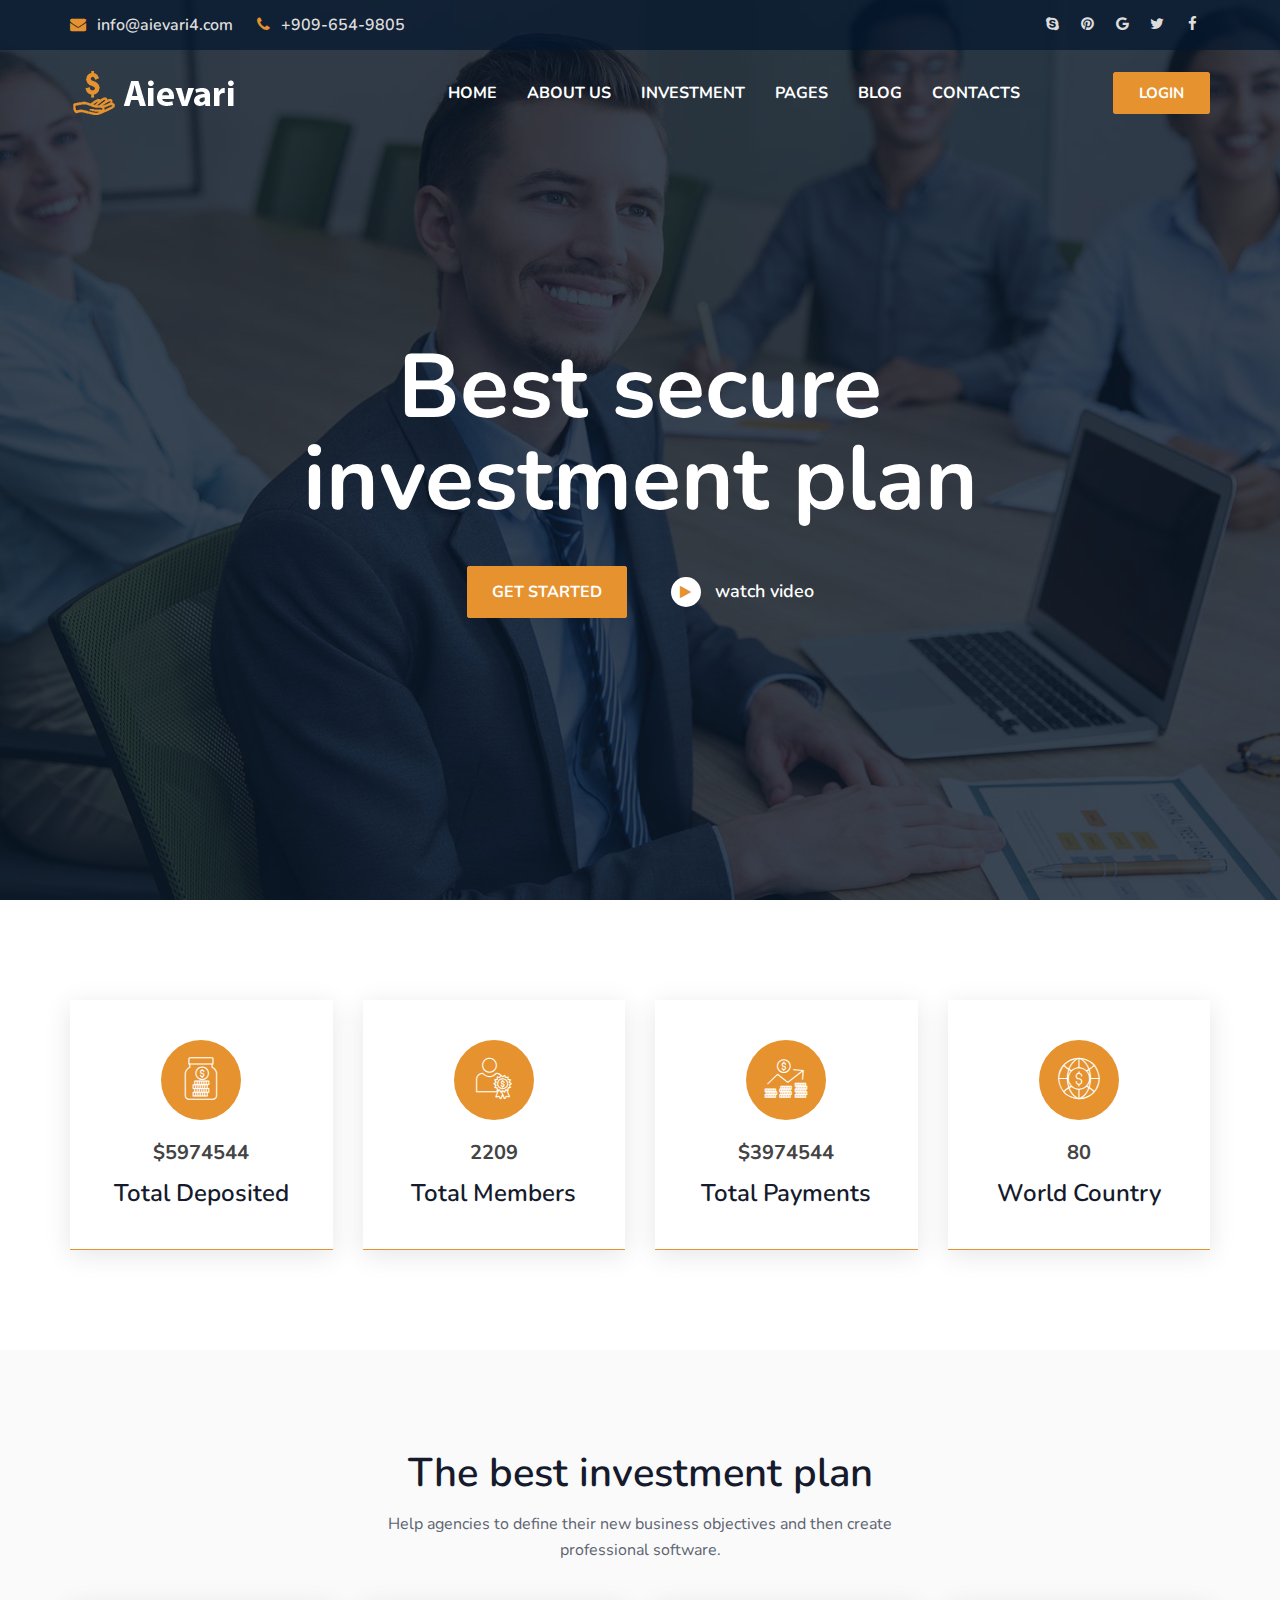
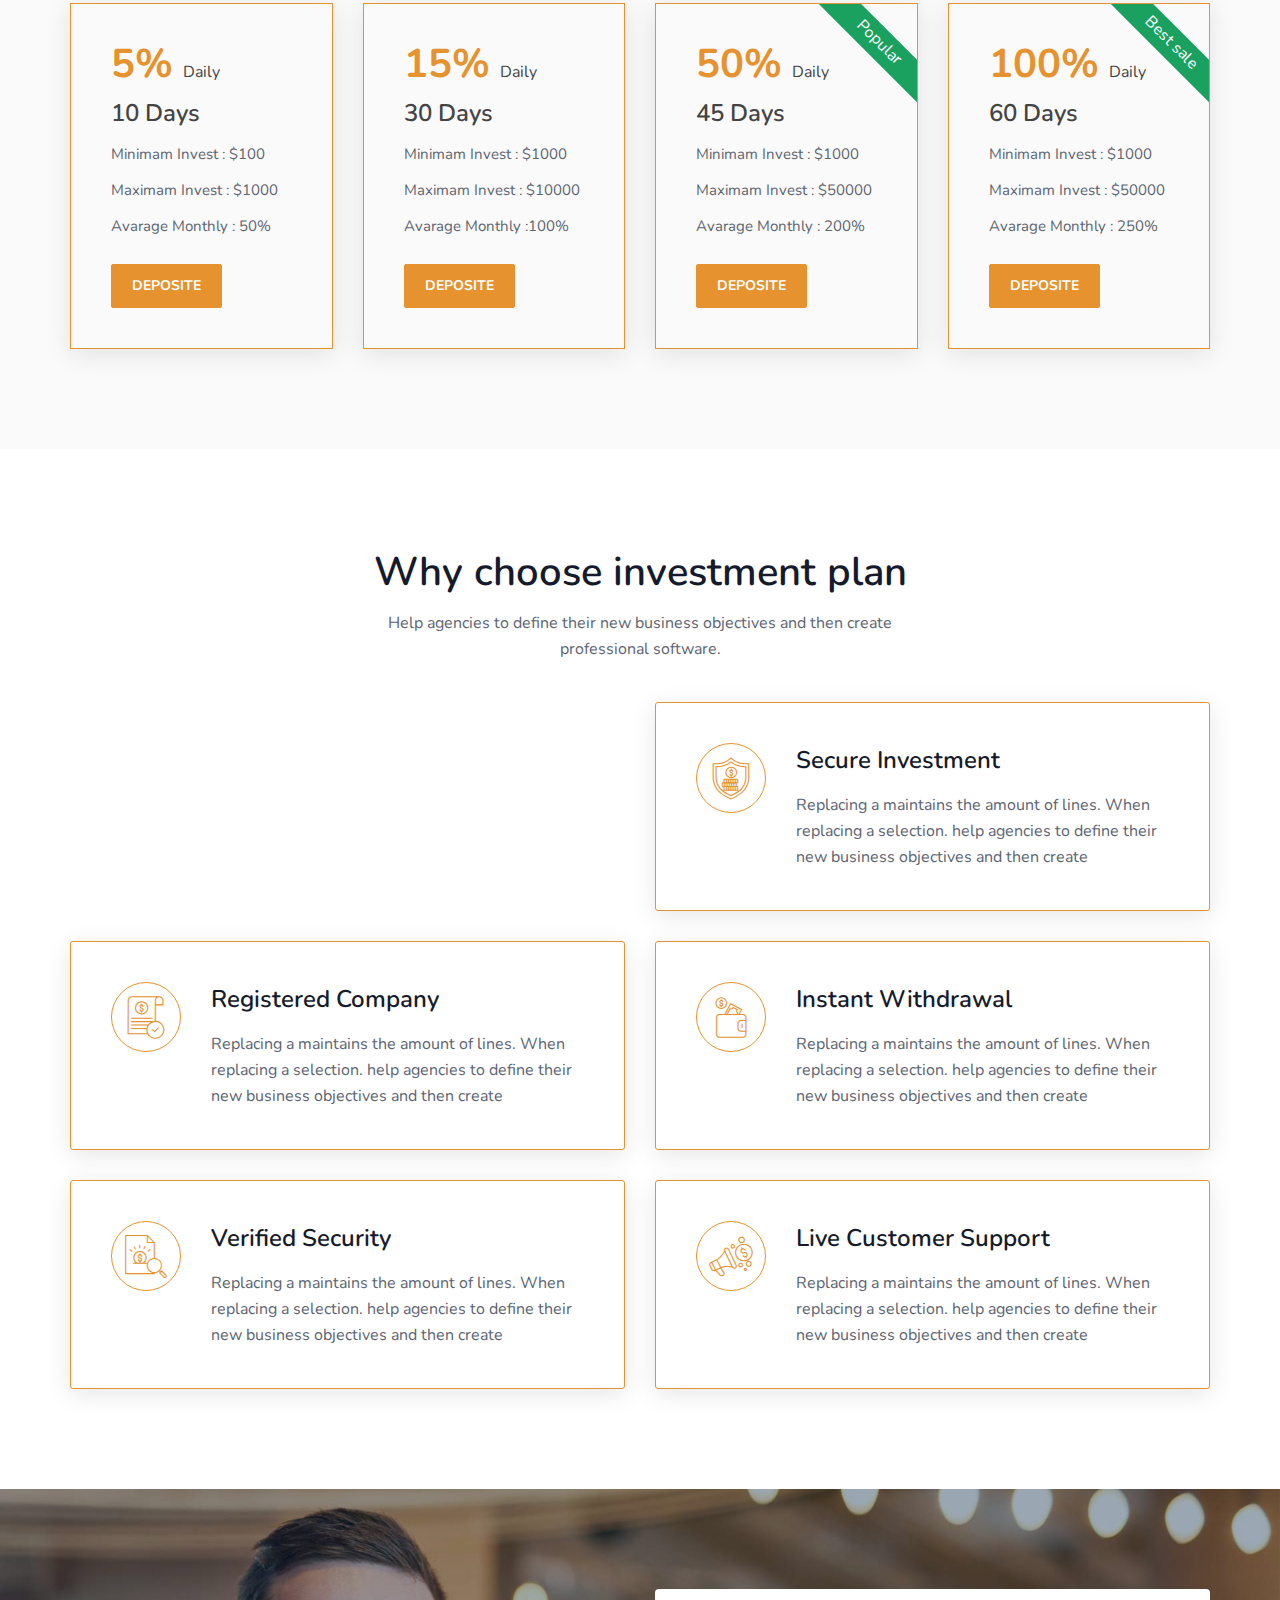
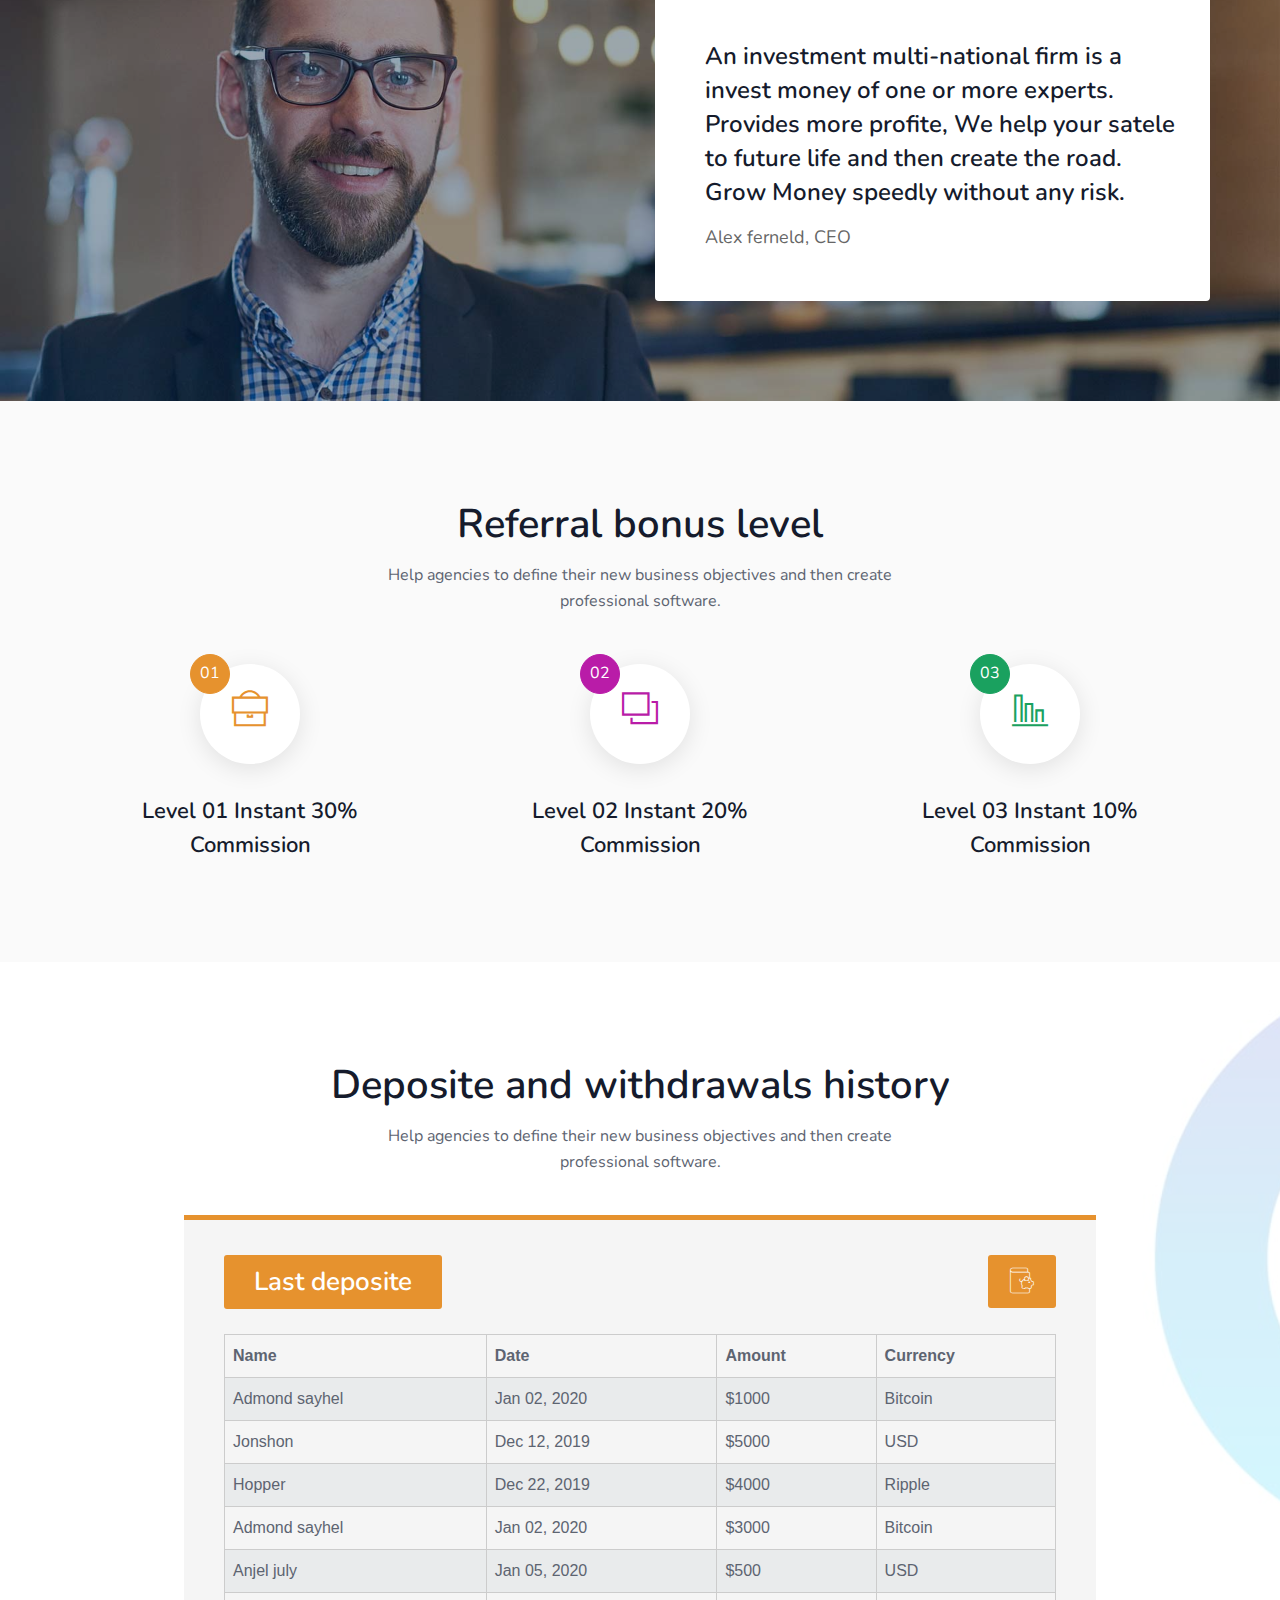
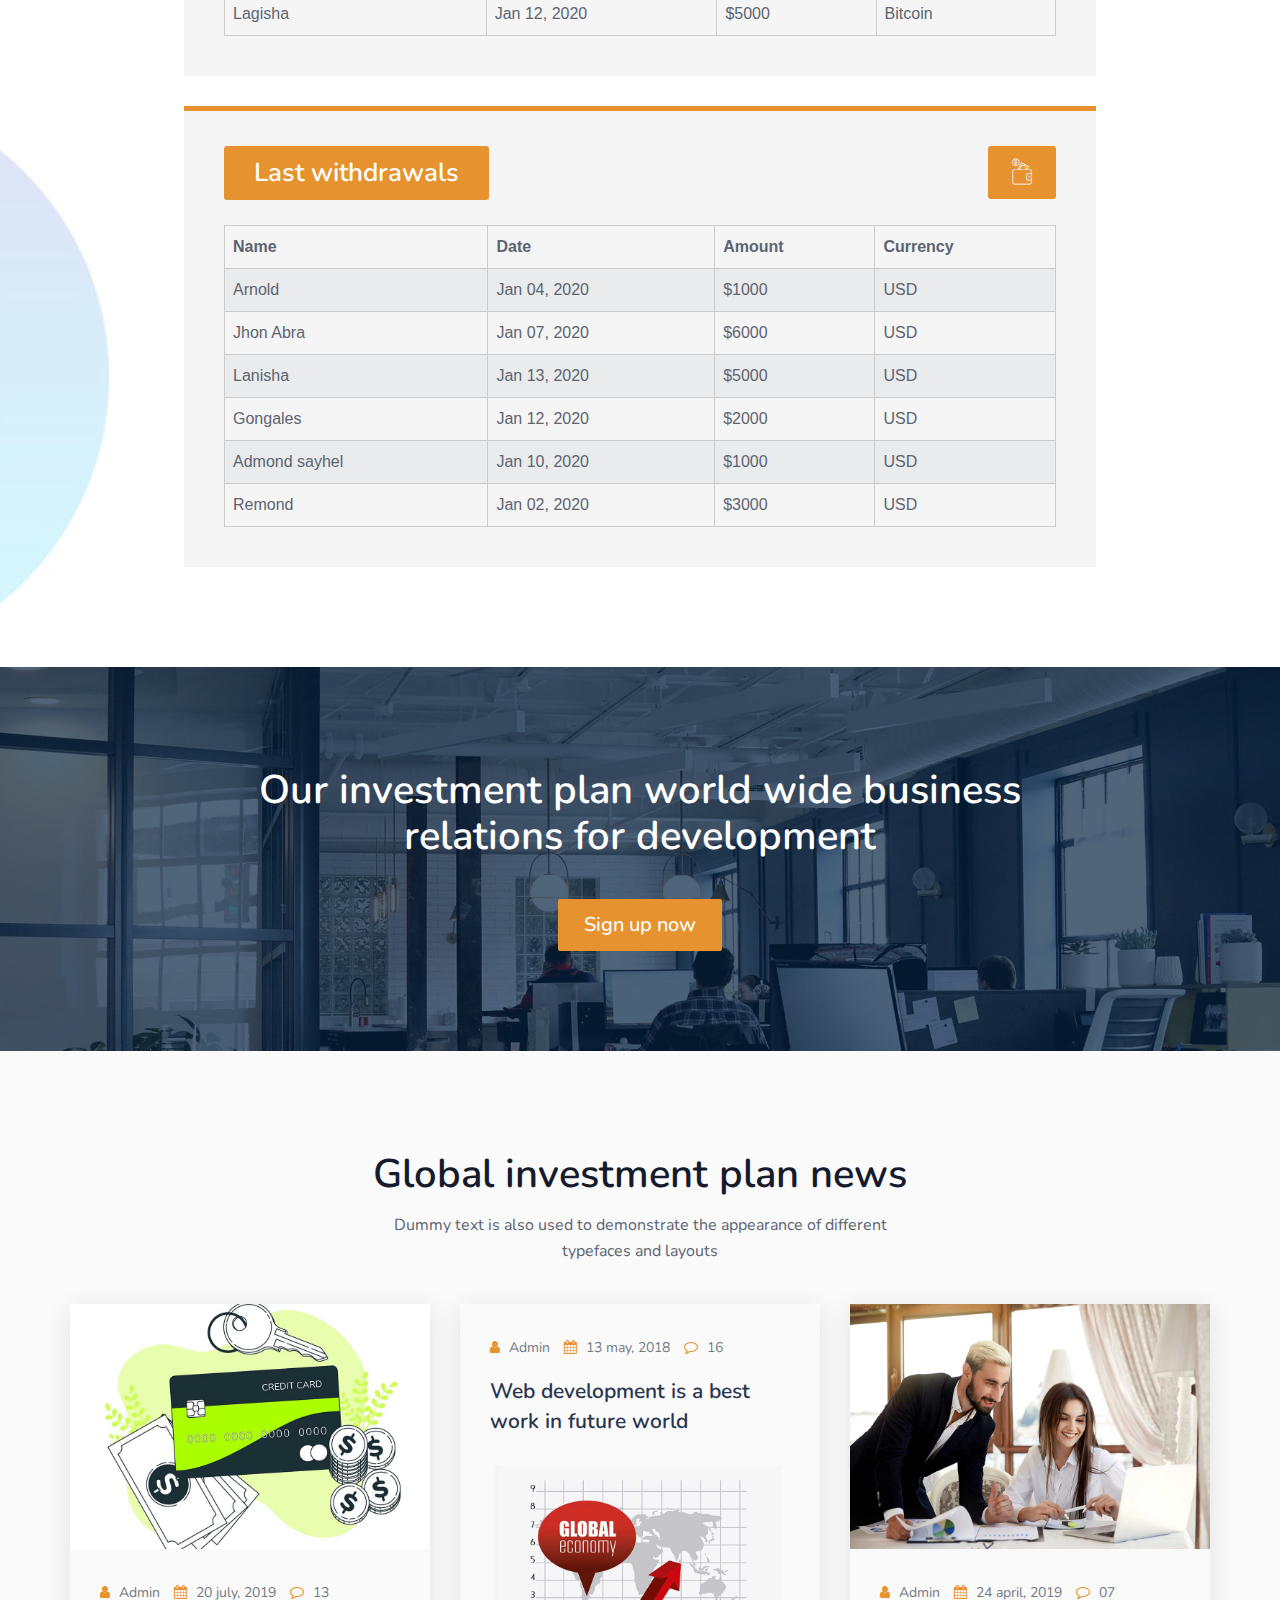
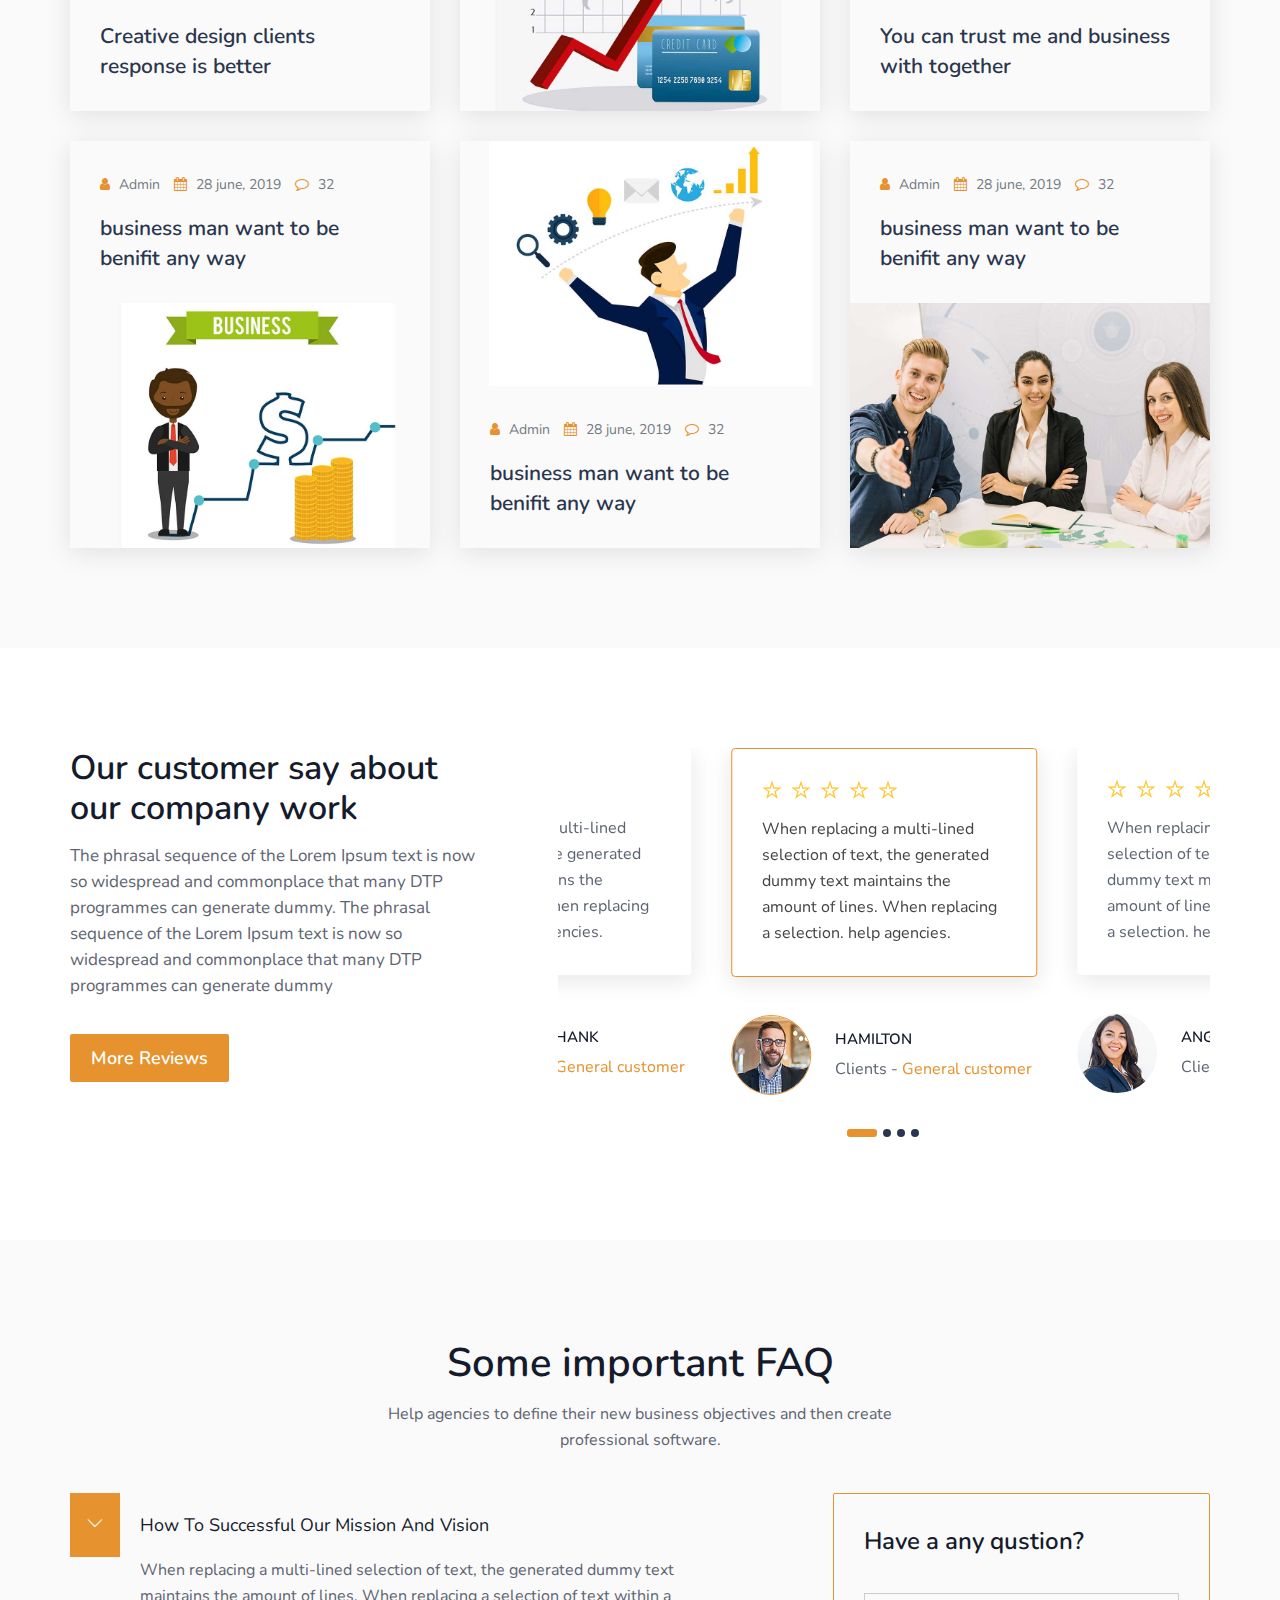
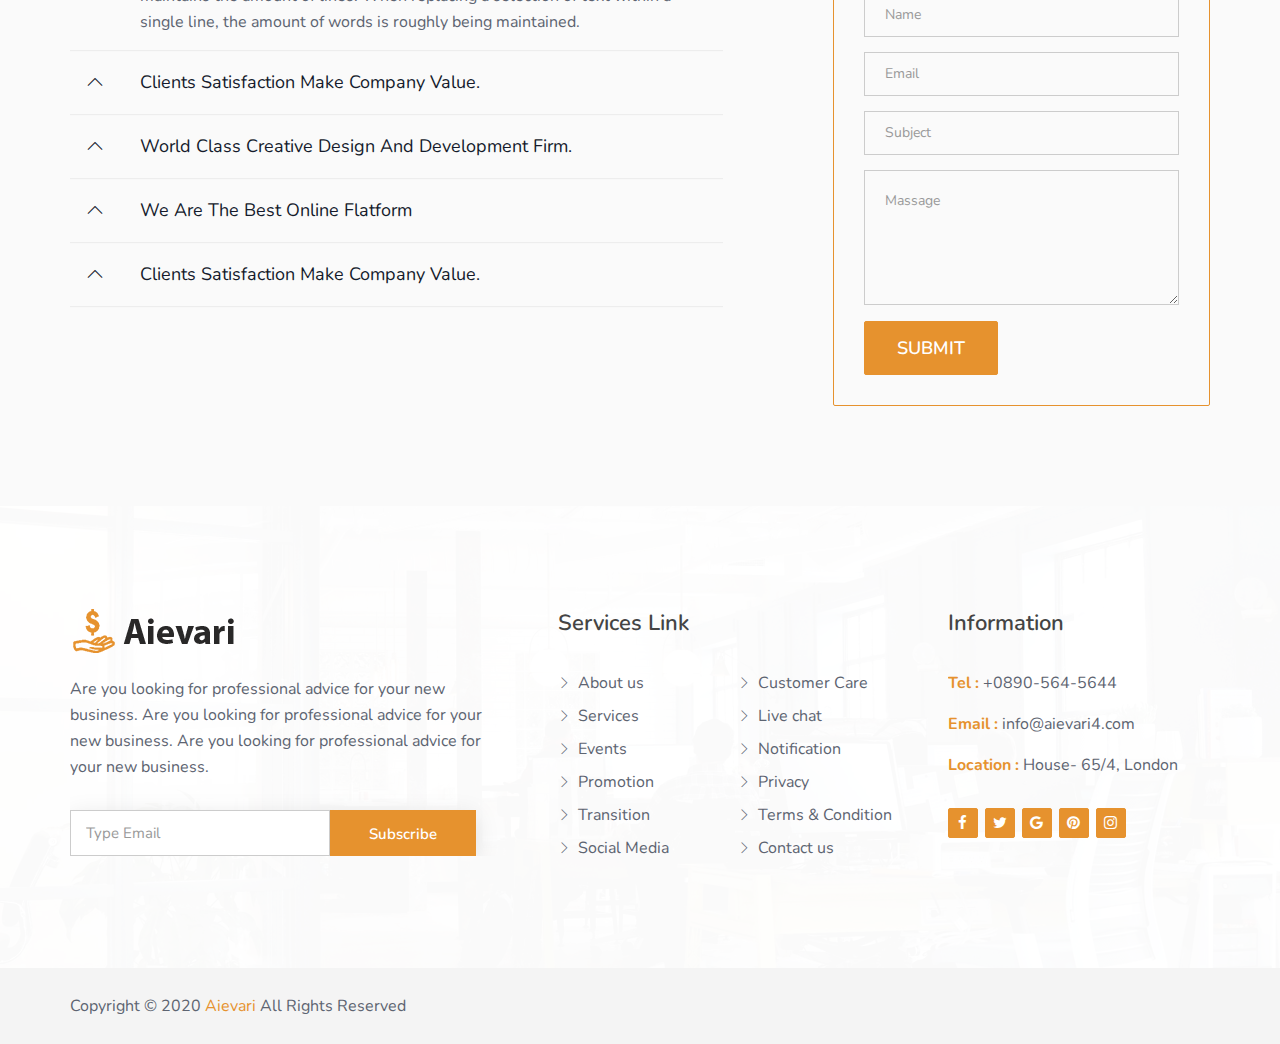
==== index.html @ 65563f98 "first commit" ====
<!doctype html>
<html class="no-js" lang="en">

<head>
		<meta charset="utf-8">
		<meta http-equiv="x-ua-compatible" content="ie=edge">
		<title>Home-1 | Aievari</title>
		<meta name="description" content="">
		<meta name="viewport" content="width=device-width, initial-scale=1">

		<!-- favicon -->		
		<link rel="shortcut icon" type="image/x-icon" href="img/logo/favicon.ico">

		<!-- all css here -->

		<!-- bootstrap v3.3.6 css -->
		<link rel="stylesheet" href="css/bootstrap.min.css">
		<!-- owl.carousel css -->
		<link rel="stylesheet" href="css/owl.carousel.css">
		<link rel="stylesheet" href="css/owl.transitions.css">
       <!-- Animate css -->
        <link rel="stylesheet" href="css/animate.css">
        <!-- meanmenu css -->
        <link rel="stylesheet" href="css/meanmenu.min.css">
		<!-- font-awesome css -->
		<link rel="stylesheet" href="css/font-awesome.min.css">
		<link rel="stylesheet" href="css/themify-icons.css">
		<link rel="stylesheet" href="css/flaticon.css">
		<!-- magnific css -->
        <link rel="stylesheet" href="css/magnific.min.css">
		<!-- style css -->
		<link rel="stylesheet" href="style.css">
		<!-- responsive css -->
		<link rel="stylesheet" href="css/responsive.css">

		<!-- modernizr css -->
		<script src="js/vendor/modernizr-2.8.3.min.js"></script>
	</head>
		<body>

		<!--[if lt IE 8]>
			<p class="browserupgrade">You are using an <strong>outdated</strong> browser. Please <a href="http://browsehappy.com/">upgrade your browser</a> to improve your experience.</p>
		<![endif]-->

        <div id="preloader"></div>
        <header class="header-one">
            <!-- Start top bar -->
            <div class="topbar-area fix hidden-xs">
                <div class="container">
                    <div class="row">
                       <div class="col-md-6 col-sm-6">
                           <div class="topbar-left">
                                <ul>
                                    <li><a href="#"><i class="fa fa-envelope"></i> info@aievari4.com</a></li>
                                    <li><a href="#"><i class="fa fa-phone"></i> +909-654-9805</a></li>
                                </ul>
							</div>
                        </div>
                        <div class=" col-md-6 col-sm-6">
                            <div class="topbar-right">
                                <div class="top-social">
                                    <ul>
                                        <li><a href="#"><i class="fa fa-skype"></i></a></li>
                                        <li><a href="#"><i class="fa fa-pinterest"></i></a></li>
                                        <li><a href="#"><i class="fa fa-google"></i></a></li>
                                        <li><a href="#"><i class="fa fa-twitter"></i></a></li>
                                        <li><a href="#"><i class="fa fa-facebook"></i></a></li>
                                    </ul> 
                                </div>
                            </div>
                        </div>
                    </div>
                </div>
            </div>
            <!-- End top bar -->
            <!-- header-area start -->
            <div id="sticker" class="header-area hidden-xs">
                <div class="container">
                    <div class="row">
                        <div class="col-md-12 col-sm-12">
                            <div class="row">
                                <!-- logo start -->
                                <div class="col-md-3 col-sm-3">
                                    <div class="logo">
                                        <!-- Brand -->
                                        <a class="navbar-brand page-scroll white-logo" href="index-2.html">
                                            <img src="img/logo/logo3.png" alt="">
                                        </a>
                                        <a class="navbar-brand page-scroll black-logo" href="index-2.html">
                                            <img src="img/logo/logo.png" alt="">
                                        </a>
                                    </div>
                                    <!-- logo end -->
                                </div>
                                <div class="col-md-9 col-sm-9">
                                    <div class="header-right-link">
                                        <!-- search option end -->
                                        <a class="s-menu" href="login.html">Login</a>
                                    </div>
                                    <!-- mainmenu start -->
                                    <nav class="navbar navbar-default">
                                        <div class="collapse navbar-collapse" id="navbar-example">
                                            <div class="main-menu">
                                                <ul class="nav navbar-nav navbar-right">
                                                    <li><a class="pages" href="index-2.html">Home</a>
                                                        <ul class="sub-menu">
                                                            <li><a href="index-2.html">Home 01</a></li>
                                                            <li><a href="index-3.html">Home 02</a></li>
                                                        </ul>
                                                    </li>
                                                    <li><a href="about.html">About us</a></li>
                                                    <li><a href="investment.html">Investment</a></li>
                                                    <li><a class="pages" href="#">Pages</a>
                                                        <ul class="sub-menu">
                                                            <li><a href="team.html">team</a></li>
                                                            <li><a href="faq.html">FAQ</a></li>
                                                            <li><a href="review.html">Reviews</a></li>
                                                            <li><a href="login.html">Login</a></li>
                                                            <li><a href="signup.html">Register</a></li>
                                                        </ul>
                                                    </li>
                                                    <li><a class="pages" href="#">Blog</a>
                                                        <ul class="sub-menu">
                                                            <li><a href="blog.html">Blog grid</a></li>
                                                            <li><a href="blog-sidebar.html">Blog Sidebar</a></li>
                                                            <li><a href="blog-details.html">Blog Details</a></li>
                                                        </ul>
                                                    </li>
                                                    <li><a href="contact.html">contacts</a></li>
                                                </ul>
                                            </div>
                                        </div>
                                    </nav>
                                    <!-- mainmenu end -->
                                </div>
                            </div>
                        </div>
                    </div>
                </div>
            </div>
            <!-- header-area end -->
            <!-- mobile-menu-area start -->
            <div class="mobile-menu-area hidden-lg hidden-md hidden-sm">
                <div class="container">
                    <div class="row">
                        <div class="col-md-12">
                            <div class="mobile-menu">
                                <div class="logo">
                                    <a href="index-2.html"><img src="img/logo/logo.png" alt="" /></a>
                                </div>
                                <nav id="dropdown">
                                    <ul>
                                        <li><a class="pages" href="index-2.html">Home</a>
                                            <ul class="sub-menu">
                                                <li><a href="index-2.html">Home 01</a></li>
                                                <li><a href="index-3.html">Home 02</a></li>
                                            </ul>
                                        </li>
                                        <li><a href="about.html">About us</a></li>
                                        <li><a href="investment.html">Investment</a></li>
                                        <li><a class="pages" href="#">Pages</a>
                                            <ul class="sub-menu">
                                                <li><a href="team.html">team</a></li>
                                                <li><a href="faq.html">FAQ</a></li>
                                                <li><a href="review.html">Reviews</a></li>
                                                <li><a href="login.html">Login</a></li>
                                                <li><a href="signup.html">Register</a></li>
                                            </ul>
                                        </li>
                                        <li><a class="pages" href="#">Blog</a>
                                            <ul class="sub-menu">
                                                <li><a href="blog.html">Blog grid</a></li>
                                                <li><a href="blog-sidebar.html">Blog Sidebar</a></li>
                                                <li><a href="blog-details.html">Blog Details</a></li>
                                            </ul>
                                        </li>
                                        <li><a href="contact.html">contacts</a></li>
                                    </ul>
                                </nav>
                            </div>					
                        </div>
                    </div>
                </div>
            </div>
            <!-- mobile-menu-area end -->		
        </header>
        <!-- header end -->
        <!-- Start Intro Area -->
		<div class="slide-area fix" data-stellar-background-ratio="0.6">
            <div class="display-table">
                <div class="display-table-cell">
					<div class="container">
						<div class="row">
                            <div class="col-md-12 col-sm-12 col-xs-12">
                                <!-- Start Slider content -->
                                <div class="slide-content text-center">
                                    <h2 class="title2">Best secure investment plan</h2>
                                    <div class="layer-1-3">
                                        <a href="#" class="ready-btn left-btn" >Get started</a>
                                        <div class="video-content">
                                            <a href="https://www.youtube.com/watch?v=O33uuBh6nXA" class="video-play vid-zone">
                                                <i class="fa fa-play"></i>
                                                <span>watch video</span>
                                            </a>
                                        </div>
                                    </div>
                                </div>
                                <!-- End Slider content -->
						    </div>
						</div>
					</div>
				</div>
            </div>
		</div>
		<!-- End Intro Area -->
        <!-- Start Count area -->
        <div class="counter-area fix area-padding-2">
            <div class="container">
                <!-- Start counter Area -->
                 <div class="row">
                    <div class="fun-content">
                        <div class="col-md-3 col-sm-6 col-xs-12">
                            <!-- fun_text  -->
                            <div class="fun_text">
                                <span class="counter-icon"><i class="flaticon-035-savings"></i></span>
                                <span class="counter">$5974544</span>
                                <h4>Total Deposited</h4>
                            </div>
                        </div>
                        <div class="col-md-3 col-sm-6 col-xs-12">
                            <!-- fun_text  -->
                            <div class="fun_text">
                               <span class="counter-icon"><i class="flaticon-034-reward"></i></span>
                                <span class="counter">2209</span>
                                <h4>Total Members</h4>
                            </div>
                        </div>
                        <div class="col-md-3 col-sm-6 col-xs-12">
                            <!-- fun_text  -->
                            <div class="fun_text">
                               <span class="counter-icon"><i class="flaticon-016-graph"></i></span>
                                <span class="counter">$3974544</span>
                                <h4>Total Payments</h4>
                            </div>
                        </div>
                        <div class="col-md-3 col-sm-6 col-xs-12">
                            <!-- fun_text  -->
                            <div class="fun_text">
                              <span class="counter-icon"><i class="flaticon-043-world"></i></span>
                                <span class="counter">80</span>
                                <h4>World Country</h4>
                            </div>
                        </div>
                    </div>
                </div>
            </div>
        </div>
        <!-- End Count area -->
        <!-- Start Invest area -->
        <div class="invest-area bg-color area-padding-2">
            <div class="container">
                <div class="row">
					<div class="col-md-12 col-sm-12 col-xs-12">
						<div class="section-headline text-center">
                            <h3>The best investment plan</h3>
                            <p>Help agencies to define their new business objectives and then create professional software.</p>
						</div>
					</div>
				</div>
                <div class="row">
                    <div class="pricing-content">
                        <div class="col-md-3 col-sm-6 col-xs-12">
                            <div class="pri_table_list">
                                <div class="top-price-inner">
                                   <div class="rates">
                                        <span class="prices">5%</span><span class="users">Daily</span>
                                    </div>
                                    <span class="per-day">10 days</span>
                                </div>
                                <ol class="pricing-text">
                                    <li class="check">Minimam Invest : $100</li>
                                    <li class="check">Maximam Invest : $1000</li>
                                    <li class="check">Avarage Monthly : 50% </li>
                                </ol>
                                <div class="price-btn blue">
                                    <a class="blue" href="#">Deposite</a>
                                </div>
                            </div>
                        </div>
                        <div class="col-md-3 col-sm-6 col-xs-12">
                            <div class="pri_table_list">
                                <div class="top-price-inner">
                                   <div class="rates">
                                        <span class="prices">15%</span><span class="users">Daily</span>
                                    </div>
                                    <span class="per-day">30 days</span>
                                </div>
                                <ol class="pricing-text">
                                    <li class="check">Minimam Invest : $1000</li>
                                    <li class="check">Maximam Invest : $10000</li>
                                    <li class="check">Avarage Monthly :100% </li>
                                </ol>
                                <div class="price-btn blue">
                                    <a class="blue" href="#">Deposite</a>
                                </div>
                            </div>
                        </div>
                        <div class="col-md-3 col-sm-6 col-xs-12">
                            <div class="pri_table_list">
                                <div class="top-price-inner">
                                   <span class="base">Popular</span>
                                   <div class="rates">
                                        <span class="prices">50%</span><span class="users">Daily</span>
                                    </div>
                                    <span class="per-day">45 days</span>
                                </div>
                                <ol class="pricing-text">
                                    <li class="check">Minimam Invest : $1000</li>
                                    <li class="check">Maximam Invest : $50000</li>
                                    <li class="check">Avarage Monthly : 200% </li>
                                </ol>
                                <div class="price-btn blue">
                                    <a class="blue" href="#">Deposite</a>
                                </div>
                            </div>
                        </div>
                        <div class="col-md-3 col-sm-6 col-xs-12">
                            <div class="pri_table_list">
                                <span class="base">Best sale</span>
                                <div class="top-price-inner">
                                   <div class="rates">
                                        <span class="prices">100%</span><span class="users">Daily</span>
                                    </div>
                                    <span class="per-day">60 days</span>
                                </div>
                                <ol class="pricing-text">
                                    <li class="check">Minimam Invest : $1000</li>
                                    <li class="check">Maximam Invest : $50000</li>
                                    <li class="check">Avarage Monthly : 250% </li>
                                </ol>
                                <div class="price-btn blue">
                                    <a class="blue" href="#">Deposite</a>
                                </div>
                            </div>
                        </div>
                    </div>
                </div>
            </div>
        </div>
        <!-- End Invest area -->
        <!-- Start Support-service Area -->
        <div class="support-service-area fix area-padding-2">
            <div class="container">
                <div class="row">
					<div class="col-md-12 col-sm-12 col-xs-12">
						<div class="section-headline text-center">
                            <h3>Why choose investment plan</h3>
                            <p>Help agencies to define their new business objectives and then create professional software.</p>
						</div>
					</div>
				</div>
                <div class="row">
                    <div class="support-all">
                        <!-- Start About -->
                        <div class="col-md-6 col-sm-6 col-xs-12">
                            <div class="support-services wow ">
                                <a class="support-images" href="#"><i class="flaticon-023-management"></i></a>
                                <div class="support-content">
                                    <h4>Expert management</h4>
                                    <p>Replacing a  maintains the amount of lines. When replacing a selection. help agencies to define their new business objectives and then create</p>
                                </div>
                            </div>
                        </div>
                        <!-- Start About -->
                        <div class="col-md-6 col-sm-6 col-xs-12">
                            <div class="support-services ">
                                <a class="support-images" href="#"><i class="flaticon-036-security"></i></a>
                                <div class="support-content">
                                    <h4>Secure investment</h4>
                                    <p>Replacing a  maintains the amount of lines. When replacing a selection. help agencies to define their new business objectives and then create</p>
                                </div>
                            </div>
                        </div>
                        <!-- Start services -->
                        <div class="col-md-6 col-sm-6 col-xs-12">
                            <div class="support-services ">
                                <a class="support-images" href="#"><i class="flaticon-003-approve"></i></a>
                                <div class="support-content">
                                    <h4>Registered company</h4>
                                    <p>Replacing a  maintains the amount of lines. When replacing a selection. help agencies to define their new business objectives and then create</p>
                                </div>
                            </div>
                        </div>
                        <!-- Start services -->
                        <div class="col-md-6 col-sm-6 col-xs-12">
                            <div class="support-services">
                                <a class="support-images" href="#"><i class="flaticon-042-wallet"></i></a>
                                <div class="support-content">
                                    <h4>Instant withdrawal</h4>
                                    <p>Replacing a  maintains the amount of lines. When replacing a selection. help agencies to define their new business objectives and then create</p>
                                </div>
                            </div>
                        </div>
                        <!-- Start services -->
                        <div class="col-md-6 col-sm-6 col-xs-12">
                            <div class="support-services ">
                                <a class="support-images" href="#"><i class="flaticon-032-report"></i></a>
                                <div class="support-content">
                                    <h4>Verified security</h4>
                                    <p>Replacing a  maintains the amount of lines. When replacing a selection. help agencies to define their new business objectives and then create</p>
                                </div>
                            </div>
                        </div>
                        <!-- Start services -->
                        <div class="col-md-6 col-sm-6 col-xs-12">
                            <div class="support-services">
                                <a class="support-images" href="#"><i class="flaticon-024-megaphone"></i></a>
                                <div class="support-content">
                                    <h4>Live customer support</h4>
                                    <p>Replacing a  maintains the amount of lines. When replacing a selection. help agencies to define their new business objectives and then create</p>
                                </div>
                            </div>
                        </div>
                    </div>
                </div>
            </div>
        </div>
        <!-- End Support-service Area -->
        <!-- Start Self-area -->
        <div class="self-area area-padding">
            <div class="container">
                <div class="row">
                    <!-- column end -->
                    <div class="col-md-6 col-sm-6 col-xs-12">
                    </div>
                    <div class="col-md-6 col-sm-6 col-xs-12">
                        <div class="self-content">
							<h4>An investment multi-national firm is a invest money of one or more experts. Provides more profite, We help your satele to future life and then create the road. Grow Money speedly without any risk. </h4>
                            <span class="talk-text">Alex ferneld, CEO</span>
                        </div>
                    </div>
                    <!-- column end -->
                </div>
            </div>
        </div>
        <!-- End Self-area -->
        <!-- Start Work proses Area -->
        <div class="work-proses fix bg-color area-padding-2">
			<div class="container">
			    <div class="row">
					<div class="col-md-12 col-sm-12 col-xs-12">
						<div class="section-headline text-center">
                            <h3>Referral bonus level</h3>
                            <p>Help agencies to define their new business objectives and then create professional software.</p>
						</div>
					</div>
				</div>
				<div class="row">
					<div class="col-md-12 col-sm-12 col-xs-12">
						<div class="row">
							<div class="work-proses-inner text-center">
							    <div class="col-md-4 col-sm-4 col-xs-12">
                                    <div class="single-proses">
                                        <div class="proses-content">
                                            <div class="proses-icon point-blue">
                                                <span class="point-view">01</span>
                                                <a href="#"><i class="ti-briefcase"></i></a>
                                            </div>
                                            <div class="proses-text">
                                                <h4>Level 01 instant 30% commission</h4>
                                            </div>
                                        </div>
                                    </div>
                                </div>
                                <!-- End column -->
                                <div class="col-md-4 col-sm-4 col-xs-12">
                                    <div class="single-proses">
                                        <div class="proses-content">
                                            <div class="proses-icon point-orange">
                                               <span class="point-view">02</span>
                                                <a href="#"><i class="ti-layers"></i></a>
                                            </div>
                                            <div class="proses-text">
                                                <h4>Level 02 instant 20% commission</h4>
                                            </div>
                                        </div>
                                    </div>
                                </div>
                                <!-- End column -->
                                <div class="col-md-4 col-sm-4 col-xs-12">
                                    <div class="single-proses last-item">
                                        <div class="proses-content">
                                            <div class="proses-icon point-green">
                                               <span class="point-view">03</span>
                                                <a href="#"><i class="ti-bar-chart-alt"></i></a>
                                            </div>
                                            <div class="proses-text">
                                                <h4>Level 03 instant 10% commission</h4>
                                            </div>
                                        </div>
                                    </div>
                                </div>
                                <!-- End column -->
							</div>
						</div>
                    </div>
				</div>
			</div>
		</div>
        <!-- End Work proses Area -->
        <!--Start payment-history area -->
        <div class="payment-history-area bg-color fix area-padding-2">
            <div class="container">
               <div class="row">
					<div class="col-md-12 col-sm-12 col-xs-12">
						<div class="section-headline text-center">
                            <h3>Deposite and withdrawals history</h3>
                            <p>Help agencies to define their new business objectives and then create professional software.</p>
						</div>
					</div>
				</div>
                <div class="row">
                    <div class="col-md-12 col-sm-12 col-xs-12">
                        <div class="deposite-content">
                            <div class="diposite-box">
                                <h4>Last deposite</h4>
                                <span><i class="flaticon-005-savings"></i></span>
                                <div class="deposite-table">
                                    <table>
                                        <tr>
                                            <th>Name</th>
                                            <th>Date</th>
                                            <th>Amount</th>
                                            <th>Currency</th>
                                        </tr>
                                        <tr>
                                            <td>Admond sayhel</td>
                                            <td>Jan 02, 2020</td>
                                            <td>$1000</td>
                                            <td>Bitcoin</td>
                                        </tr>
                                        <tr>
                                            <td>Jonshon</td>
                                            <td>Dec 12, 2019</td>
                                            <td>$5000</td>
                                            <td>USD</td>
                                        </tr>
                                        <tr>
                                            <td>Hopper</td>
                                            <td>Dec 22, 2019</td>
                                            <td>$4000</td>
                                            <td>Ripple</td>
                                        </tr>
                                        <tr>
                                            <td>Admond sayhel</td>
                                            <td>Jan 02, 2020</td>
                                            <td>$3000</td>
                                            <td>Bitcoin</td>
                                        </tr>
                                        <tr>
                                            <td>Anjel july</td>
                                            <td>Jan 05, 2020</td>
                                            <td>$500</td>
                                            <td>USD</td>
                                        </tr>
                                        <tr>
                                            <td>Lagisha</td>
                                            <td>Jan 12, 2020</td>
                                            <td>$5000</td>
                                            <td>Bitcoin</td>
                                        </tr>
                                    </table>
                                </div>
                            </div>
                        </div>
                        <div class="deposite-content">
                            <div class="diposite-box">
                                <h4>Last withdrawals</h4>
                                <span><i class="flaticon-042-wallet"></i></span>
                                <div class="deposite-table">
                                    <table>
                                        <tr>
                                            <th>Name</th>
                                            <th>Date</th>
                                            <th>Amount</th>
                                            <th>Currency</th>
                                        </tr>
                                        <tr>
                                            <td>Arnold</td>
                                            <td>Jan 04, 2020</td>
                                            <td>$1000</td>
                                            <td>USD</td>
                                        </tr>
                                        <tr>
                                            <td>Jhon Abra</td>
                                            <td>Jan 07, 2020</td>
                                            <td>$6000</td>
                                            <td>USD</td>
                                        </tr>
                                        <tr>
                                            <td>Lanisha</td>
                                            <td>Jan 13, 2020</td>
                                            <td>$5000</td>
                                            <td>USD</td>
                                        </tr>
                                        <tr>
                                            <td>Gongales</td>
                                            <td>Jan 12, 2020</td>
                                            <td>$2000</td>
                                            <td>USD</td>
                                        </tr>
                                        <tr>
                                            <td>Admond sayhel</td>
                                            <td>Jan 10, 2020</td>
                                            <td>$1000</td>
                                            <td>USD</td>
                                        </tr>
                                        <tr>
                                            <td>Remond</td>
                                            <td>Jan 02, 2020</td>
                                            <td>$3000</td>
                                            <td>USD</td>
                                        </tr>
                                    </table>
                                </div>
                            </div>
                        </div>
                    </div>
                </div>
            </div>
        </div>
        <!-- End payment-history area -->
        <!-- Start Banner Area -->
        <div class="banner-area area-padding">
            <div class="container">
                <div class="row">
                    <div class="col-md-12 col-sm-12 col-xs-12">
                        <div class="banner-all area-80 text-center">
                            <div class="banner-content">
                                <h3>Our investment plan world wide business relations for development</h3>
                                <a class="banner-btn" href="#">Sign up now</a>
                            </div>
                        </div>
                    </div>
                </div>
            </div>
        </div>
        <!-- End Banner Area -->
        <!-- Start Blog Area-->
        <div class="blog-area fix bg-color area-padding-2">
            <div class="container">
                <div class="row">
					<div class="col-md-12 col-sm-12 col-xs-12">
						<div class="section-headline text-center">
                            <h3>Global investment plan news</h3>
							<p>Dummy text is also used to demonstrate the appearance of different typefaces and layouts</p>
						</div>
					</div>
				</div>
                <div class="row">
                    <div class="blog-grid home-blog">
                        <!-- Start single blog -->
                        <div class="col-md-4 col-sm-6 col-xs-12">
                            <div class="single-blog">
                               <div class="blog-image">
									<a class="image-scale" href="#">
										<img src="img/blog/b1.jpg" alt="">
									</a>
								</div>
                                <div class="blog-content">
                                   <div class="blog-meta">
                                        <span class="admin-type">
                                            <i class="fa fa-user"></i>
                                            Admin
                                        </span>
                                        <span class="date-type">
                                            <i class="fa fa-calendar"></i>
                                            20 july, 2019
                                        </span>
                                        <span class="comments-type">
                                            <i class="fa fa-comment-o"></i>
                                            13
                                        </span>
                                    </div>
                                    <a href="#">
                                        <h4>Creative design clients response is better</h4>
                                    </a>
                                </div>
                            </div>
                        </div>
                        <!-- End single blog -->
                        <!-- Start single blog -->
                        <div class="col-md-4 col-sm-6 col-xs-12">
                            <div class="single-blog">
                                <div class="blog-content">
                                   <div class="blog-meta">
                                       <span class="admin-type">
                                            <i class="fa fa-user"></i>
                                            Admin
                                        </span>
                                        <span class="date-type">
                                           <i class="fa fa-calendar"></i>
                                            13 may, 2018
                                        </span>
                                        <span class="comments-type">
                                            <i class="fa fa-comment-o"></i>
                                            16
                                        </span>
                                    </div>
                                    <a href="#">
                                        <h4>Web development is a best work in future world</h4>
                                    </a>
                                </div>
                                <div class="blog-image">
									<a class="image-scale" href="#">
										<img src="img/blog/b2.jpg" alt="">
									</a>
								</div>
                            </div>
                        </div>
                        <div class="col-md-4 col-sm-6 col-xs-12">
                            <div class="single-blog">
                                <div class="blog-image">
									<a class="image-scale" href="#">
										<img src="img/blog/b3.jpg" alt="">
									</a>
								</div>
                                <div class="blog-content">
                                   <div class="blog-meta">
                                        <span class="admin-type">
                                            <i class="fa fa-user"></i>
                                            Admin
                                        </span>
                                        <span class="date-type">
                                           <i class="fa fa-calendar"></i>
                                            24 april, 2019
                                        </span>
                                        <span class="comments-type">
                                            <i class="fa fa-comment-o"></i>
                                            07
                                        </span>
                                    </div>
                                    <a href="#">
                                        <h4>You can trust me and business with together</h4>
                                    </a>
                                </div>
                            </div>
                        </div>
                        <!-- End single blog -->
                        <div class="col-md-4 col-sm-6 col-xs-12">
                            <div class="single-blog">
                                <div class="blog-content">
                                    <div class="blog-meta">
                                        <span class="admin-type">
                                            <i class="fa fa-user"></i>
                                            Admin
                                        </span>
                                        <span class="date-type">
                                           <i class="fa fa-calendar"></i>
                                            28 june, 2019
                                        </span>
                                        <span class="comments-type">
                                            <i class="fa fa-comment-o"></i>
                                            32
                                        </span>
                                    </div>
                                    <a href="#">
                                        <h4>business man want to be benifit any way</h4>
                                    </a>
                                </div>
                                <div class="blog-image">
									<a class="image-scale" href="#">
										<img src="img/blog/b4.jpg" alt="">
									</a>
								</div> 
                            </div>
                        </div>
                        <!-- End single blog -->
                        <div class="col-md-4 col-sm-6 col-xs-12">
                            <div class="single-blog">
                                <div class="blog-image">
									<a class="image-scale" href="#">
										<img src="img/blog/b5.jpg" alt="">
									</a>
								</div>
                                <div class="blog-content">
                                    <div class="blog-meta">
                                        <span class="admin-type">
                                            <i class="fa fa-user"></i>
                                            Admin
                                        </span>
                                        <span class="date-type">
                                           <i class="fa fa-calendar"></i>
                                            28 june, 2019
                                        </span>
                                        <span class="comments-type">
                                            <i class="fa fa-comment-o"></i>
                                            32
                                        </span>
                                    </div>
                                    <a href="#">
                                        <h4>business man want to be benifit any way</h4>
                                    </a>
                                </div> 
                            </div>
                        </div>
                        <!-- End single blog -->
                        <div class="col-md-4 col-sm-6 col-xs-12">
                            <div class="single-blog">
                                <div class="blog-content">
                                    <div class="blog-meta">
                                        <span class="admin-type">
                                            <i class="fa fa-user"></i>
                                            Admin
                                        </span>
                                        <span class="date-type">
                                           <i class="fa fa-calendar"></i>
                                            28 june, 2019
                                        </span>
                                        <span class="comments-type">
                                            <i class="fa fa-comment-o"></i>
                                            32
                                        </span>
                                    </div>
                                    <a href="#">
                                        <h4>business man want to be benifit any way</h4>
                                    </a>
                                </div>
                                <div class="blog-image">
									<a class="image-scale" href="#">
										<img src="img/blog/b6.jpg" alt="">
									</a>
								</div>
                            </div>
                        </div>
                        <!-- End single blog -->
                    </div>
                </div>
                <!-- End row -->
            </div>
        </div>
        <!-- End Blog Area-->
        <!-- Start reviews Area -->
        <div class="reviews-area fix area-padding">
            <div class="container">
                <div class="row">
                    <div class="reviews-top">
                        <div class="col-md-5 col-sm-5 col-xs-12">
                            <div class="testimonial-inner">
                                <div class="review-head">
                                    <h3>Our customer say about our company work</h3>
                                    <p>The phrasal sequence of the Lorem Ipsum text is now so widespread and commonplace that many DTP programmes can generate dummy. The phrasal sequence of the Lorem Ipsum text is now so widespread and commonplace that many DTP programmes can generate dummy</p>
                                    <a class="reviews-btn" href="review.html">More reviews</a>
                                </div>
                            </div>
                        </div>
                        <div class="col-md-7 col-sm-7 col-xs-12">
                            <div class="reviews-content">
                                <!-- start testimonial carousel -->
                                <div class="testimonial-carousel item-indicator">
                                    <div class="single-testi">
                                        <div class="testi-text">
                                            <div class="clients-text">
                                                <div class="client-rating">
                                                    <a href="#"><i class="ti-star"></i></a>
                                                    <a href="#"><i class="ti-star"></i></a>
                                                    <a href="#"><i class="ti-star"></i></a>
                                                    <a href="#"><i class="ti-star"></i></a>
                                                    <a href="#"><i class="ti-star"></i></a>
                                                </div>
                                                <p>When replacing a multi-lined selection of text, the generated dummy text maintains the amount of lines. When replacing a selection. help agencies.</p>
                                            </div>
                                            <div class="testi-img ">
                                                <img src="img/review/1.jpg" alt="">
                                                <div class="guest-details">
                                                    <h4>Hamilton</h4>
                                                    <span class="guest-rev">Clients - <a href="#">General customer</a></span>
                                                </div>
                                            </div>
                                        </div>
                                    </div>
                                    <!-- End single item -->
                                    <div class="single-testi">
                                        <div class="testi-text">
                                            <div class="clients-text">
                                                <div class="client-rating">
                                                    <a href="#"><i class="ti-star"></i></a>
                                                    <a href="#"><i class="ti-star"></i></a>
                                                    <a href="#"><i class="ti-star"></i></a>
                                                    <a href="#"><i class="ti-star"></i></a>
                                                    <a href="#"><i class="ti-star"></i></a>
                                                </div>
                                                <p>When replacing a multi-lined selection of text, the generated dummy text maintains the amount of lines. When replacing a selection. help agencies.</p>
                                            </div>
                                            <div class="testi-img ">
                                                <img src="img/review/2.jpg" alt="">
                                                <div class="guest-details">
                                                    <h4>Angel lima</h4>
                                                    <span class="guest-rev">Clients - <a href="#">General customer</a></span>
                                                </div>
                                            </div>
                                        </div>
                                    </div>
                                    <!-- End single item -->
                                    <div class="single-testi">
                                        <div class="testi-text">
                                            <div class="clients-text">
                                                <div class="client-rating">
                                                    <a href="#"><i class="ti-star"></i></a>
                                                    <a href="#"><i class="ti-star"></i></a>
                                                    <a href="#"><i class="ti-star"></i></a>
                                                    <a href="#"><i class="ti-star"></i></a>
                                                    <a href="#"><i class="ti-star"></i></a>
                                                </div>
                                                <p>When replacing a multi-lined selection of text, the generated dummy text maintains the amount of lines. When replacing a selection. help agencies.</p>
                                            </div>
                                            <div class="testi-img ">
                                                <img src="img/review/3.jpg" alt="">
                                                <div class="guest-details">
                                                    <h4>Arthur Doil</h4>
                                                    <span class="guest-rev">Clients - <a href="#">General customer</a></span>
                                                </div>
                                            </div>
                                        </div>
                                    </div>
                                    <!-- End single item -->
                                    <div class="single-testi">
                                        <div class="testi-text">
                                            <div class="clients-text">
                                                <div class="client-rating">
                                                    <a href="#"><i class="ti-star"></i></a>
                                                    <a href="#"><i class="ti-star"></i></a>
                                                    <a href="#"><i class="ti-star"></i></a>
                                                    <a href="#"><i class="ti-star"></i></a>
                                                    <a href="#"><i class="ti-star"></i></a>
                                                </div>
                                                <p>When replacing a multi-lined selection of text, the generated dummy text maintains the amount of lines. When replacing a selection. help agencies.</p>
                                            </div>
                                            <div class="testi-img ">
                                                <img src="img/review/4.jpg" alt="">
                                                <div class="guest-details">
                                                    <h4>Gabriel Hank</h4>
                                                    <span class="guest-rev">Clients - <a href="#">General customer</a></span>
                                                </div>
                                            </div>
                                        </div>
                                    </div>
                                    <!-- End single item -->
                                </div>
                            </div>
                        </div>
                    </div>
                </div>
            </div>
        </div>
        <!-- End reviews Area -->
        <!-- Start FAQ area -->
        <div class="faq-area bg-color area-padding">
            <div class="container">
               <div class="row">
					<div class="col-md-12 col-sm-12 col-xs-12">
						<div class="section-headline text-center">
                            <h3>Some important FAQ</h3>
                            <p>Help agencies to define their new business objectives and then create professional software.</p>
						</div>
					</div>
				</div>
                <div class="row">
                    <!-- Start Column Start -->
                    <div class="col-md-7 col-sm-6 col-xs-12">
                        <div class="company-faq">
                            <div class="faq-full">
								<div class="faq-details">
									<div class="panel-group" id="accordion">
										<!-- Panel Default -->
										<div class="panel panel-default">
											<div class="panel-heading">
												<h4 class="check-title">
													<a data-toggle="collapse" class="active" data-parent="#accordion" href="#check1">
														<span class="acc-icons"></span>How to successful our mission and vision
													</a>
												</h4>
											</div>
											<div id="check1" class="panel-collapse collapse in">
												<div class="panel-body">
													<p>
														When replacing a multi-lined selection of text, the generated dummy text maintains the amount of lines. When replacing a selection of text within a single line, the amount of words is roughly being maintained. 
													</p>		
												</div>
											</div>
										</div>
										<!-- End Panel Default -->
										<!-- Panel Default -->
										<div class="panel panel-default">
											<div class="panel-heading">
												<h4 class="check-title">
													<a data-toggle="collapse" data-parent="#accordion" href="#check2">
														<span class="acc-icons"></span>Clients satisfaction make company Value.
													</a>
												</h4>
											</div>
											<div id="check2" class="panel-collapse collapse">
												<div class="panel-body">
													<p>
														When replacing a multi-lined selection of text, the generated dummy text maintains the amount of lines. When replacing a selection of text within a single line, the amount of words is roughly being maintained. 
													</p>										
												</div>
											</div>
										</div>
										<!-- End Panel Default -->
										<!-- Panel Default -->
										<div class="panel panel-default">
											<div class="panel-heading">
												<h4 class="check-title">
													<a data-toggle="collapse" data-parent="#accordion" href="#check3">
														<span class="acc-icons"></span>World class creative design and development firm. 
													</a>
												</h4>
											</div>
											<div id="check3" class="panel-collapse collapse ">
												<div class="panel-body">
													<p>
														When replacing a multi-lined selection of text, the generated dummy text maintains the amount of lines. When replacing a selection of text within a single line, the amount of words is roughly being maintained. 
													</p>	
												</div>
											</div>
										</div>
										<!-- End Panel Default -->	
										<!-- Panel Default -->
										<div class="panel panel-default">
											<div class="panel-heading">
												<h4 class="check-title">
													<a data-toggle="collapse" data-parent="#accordion" href="#check4">
														<span class="acc-icons"></span>We are the best online flatform 
													</a>
												</h4>
											</div>
											<div id="check4" class="panel-collapse collapse ">
												<div class="panel-body">
													<p>
														When replacing a multi-lined selection of text, the generated dummy text maintains the amount of lines. When replacing a selection of text within a single line, the amount of words is roughly being maintained. 
													</p>	
												</div>
											</div>
										</div>
										<!-- End Panel Default -->
										<!-- Panel Default -->
										<div class="panel panel-default">
											<div class="panel-heading">
												<h4 class="check-title">
													<a data-toggle="collapse" data-parent="#accordion" href="#check5">
														<span class="acc-icons"></span>Clients satisfaction make company Value.
													</a>
												</h4>
											</div>
											<div id="check5" class="panel-collapse collapse">
												<div class="panel-body">
													<p>
														When replacing a multi-lined selection of text, the generated dummy text maintains the amount of lines. When replacing a selection of text within a single line, the amount of words is roughly being maintained. 
													</p>										
												</div>
											</div>
										</div>
										<!-- End Panel Default -->										
									</div>
								</div>
								<!-- End FAQ -->
							</div>
                        </div>
                    </div>
                    <!-- End Column -->
                    <div class="col-md-5 col-sm-6 col-xs-12">
                        <div class="faq-content">
                        	<h4>Have a any qustion?</h4>
							<div class="faq-quote">
								<div class="row">
									<form id="contactForm" method="POST" action="http://rockstheme.com/rocks/aievari-live/contact.php" class="contact-form">
										<div class="col-md-12 col-sm-12 col-xs-12">
											<input type="text" id="name" class="form-control" placeholder="Name" required data-error="Please enter your name">
											<div class="help-block with-errors"></div>
											<input type="email" class="email form-control" id="email" placeholder="Email" required data-error="Please enter your email">
											<div class="help-block with-errors"></div>
											<input type="text" id="msg_subject" class="form-control" placeholder="Subject" required="" data-error="Please enter your message subject">
											<div class="help-block with-errors"></div>
										</div>
										<div class="col-md-12 col-sm-12 col-xs-12">
											<textarea id="message" rows="7" placeholder="Massage" class="form-control" required data-error="Write your message"></textarea>
											<div class="help-block with-errors"></div>
											<button type="submit" id="submit" class="quote-btn">Submit</button>
											<div id="msgSubmit" class="h3 text-center hidden"></div> 
											<div class="clearfix"></div>
										</div>   
									</form>
								</div>
							</div>
                        </div>
                    </div>
                    <!-- End Column -->
                </div>
            </div>
        </div>
        <!-- End FAQ area -->
        <!-- Start Footer Area -->
        <footer class="footer1">
            <div class="footer-area">
                <div class="container">
                    <div class="row">
                        <div class="col-md-5 col-sm-5 col-xs-12">
                            <div class="footer-content logo-footer">
                                <div class="footer-head">
                                    <div class="footer-logo">
                                    	<a class="footer-black-logo" href="#"><img src="img/logo/logo.png" alt=""></a>
                                    </div>
                                    <p>
                                        Are you looking for professional advice for your new business. Are you looking for professional advice for your new business. Are you looking for professional advice for your new business.
                                    </p>
                                    <div class="subs-feilds">
                                        <div class="suscribe-input">
                                            <input type="email" class="email form-control width-80" id="sus_email" placeholder="Type Email">
                                            <button type="submit" id="sus_submit" class="add-btn">Subscribe</button>
                                        </div>
                                    </div>
                                </div>
                            </div>
                        </div>
                        <!-- end single footer -->
                        <div class="col-md-4 col-sm-3 col-xs-12">
                            <div class="footer-content">
                                <div class="footer-head">
                                    <h4>Services Link</h4>
                                    <ul class="footer-list">
                                        <li><a href="#">About us</a></li>
                                        <li><a href="#">Services </a></li>
                                        <li><a href="#">Events</a></li>
                                        <li><a href="#">Promotion</a></li>
                                        <li><a href="#">Transition</a></li>
                                        <li><a href="#">Social Media</a></li>
                                    </ul>
                                    <ul class="footer-list hidden-sm">
										<li><a href="#">Customer Care</a></li>
                                        <li><a href="#">Live chat</a></li>
                                        <li><a href="#">Notification</a></li>
                                        <li><a href="#">Privacy</a></li>
                                        <li><a href="#">Terms & Condition</a></li>
                                        <li><a href="#">Contact us </a></li>
									</ul>
                                </div>
                            </div>
                        </div>
                        <!-- end single footer -->
                        <div class="col-md-3 col-sm-4 col-xs-12">
                            <div class="footer-content last-content">
                                <div class="footer-head">
                                    <h4>Information</h4> 
                                    <div class="footer-contacts">
										<p><span>Tel :</span> +0890-564-5644</p>
										<p><span>Email :</span> info@aievari4.com</p>
										<p><span>Location :</span> House- 65/4, London</p>
									</div> 
                                    <div class="footer-icons">
                                        <ul>
                                            <li>
                                                <a href="#">
                                                    <i class="fa fa-facebook"></i>
                                                </a>
                                            </li>
                                            <li>
                                                <a href="#">
                                                    <i class="fa fa-twitter"></i>
                                                </a>
                                            </li>
                                            <li>
                                                <a href="#">
                                                    <i class="fa fa-google"></i>
                                                </a>
                                            </li>
                                            <li>
                                                <a href="#">
                                                    <i class="fa fa-pinterest"></i>
                                                </a>
                                            </li>
                                            <li>
                                                <a href="#">
                                                    <i class="fa fa-instagram"></i>
                                                </a>
                                            </li>
                                        </ul>
                                    </div>
                                </div>
                            </div>
                        </div>
                    </div>
                </div>
            </div>
            <div class="footer-area-bottom">
                <div class="container">
                    <div class="row">
                        <div class="col-md-6 col-sm-6 col-xs-12">
                            <div class="copyright">
                                <p>
                                    Copyright © 2020
                                    <a href="#">Aievari</a> All Rights Reserved
                                </p>
                            </div>
                        </div>
                    </div>
                </div>
            </div>
        </footer>
        <!-- End Footer area -->
		
		<!-- all js here -->

		<!-- jquery latest version -->
		<script src="js/vendor/jquery-1.12.4.min.js"></script>
		<!-- bootstrap js -->
		<script src="js/bootstrap.min.js"></script>
		<!-- owl.carousel js -->
		<script src="js/owl.carousel.min.js"></script>
		  <!-- stellar js -->
        <script src="js/jquery.stellar.min.js"></script>
		<!-- magnific js -->
        <script src="js/magnific.min.js"></script>
        <!-- wow js -->
        <script src="js/wow.min.js"></script>
        <!-- meanmenu js -->
        <script src="js/jquery.meanmenu.js"></script>
		<!-- Form validator js -->
		<script src="js/form-validator.min.js"></script>
		<!-- plugins js -->
		<script src="js/plugins.js"></script>
		<!-- main js -->
		<script src="js/main.js"></script>
	</body>

</html>
---- css/themify-icons.css ----
@font-face {
	font-family: 'themify';
	src:url('../fonts/themify.eot');
	src:url('../fonts/themifyd41d.eot?#iefix') format('embedded-opentype'),
		url('../fonts/themify.woff') format('woff'),
		url('../fonts/themify.ttf') format('truetype'),
		url('../fonts/themify.svg') format('svg');
	font-weight: normal;
	font-style: normal;
}

[class^="ti-"], [class*=" ti-"] {
	font-family: 'themify';
	speak: none;
	font-style: normal;
	font-weight: normal;
	font-variant: normal;
	text-transform: none;
	line-height: 1;

	/* Better Font Rendering =========== */
	-webkit-font-smoothing: antialiased;
	-moz-osx-font-smoothing: grayscale;
}

.ti-wand:before {
	content: "\e600";
}
.ti-volume:before {
	content: "\e601";
}
.ti-user:before {
	content: "\e602";
}
.ti-unlock:before {
	content: "\e603";
}
.ti-unlink:before {
	content: "\e604";
}
.ti-trash:before {
	content: "\e605";
}
.ti-thought:before {
	content: "\e606";
}
.ti-target:before {
	content: "\e607";
}
.ti-tag:before {
	content: "\e608";
}
.ti-tablet:before {
	content: "\e609";
}
.ti-star:before {
	content: "\e60a";
}
.ti-spray:before {
	content: "\e60b";
}
.ti-signal:before {
	content: "\e60c";
}
.ti-shopping-cart:before {
	content: "\e60d";
}
.ti-shopping-cart-full:before {
	content: "\e60e";
}
.ti-settings:before {
	content: "\e60f";
}
.ti-search:before {
	content: "\e610";
}
.ti-zoom-in:before {
	content: "\e611";
}
.ti-zoom-out:before {
	content: "\e612";
}
.ti-cut:before {
	content: "\e613";
}
.ti-ruler:before {
	content: "\e614";
}
.ti-ruler-pencil:before {
	content: "\e615";
}
.ti-ruler-alt:before {
	content: "\e616";
}
.ti-bookmark:before {
	content: "\e617";
}
.ti-bookmark-alt:before {
	content: "\e618";
}
.ti-reload:before {
	content: "\e619";
}
.ti-plus:before {
	content: "\e61a";
}
.ti-pin:before {
	content: "\e61b";
}
.ti-pencil:before {
	content: "\e61c";
}
.ti-pencil-alt:before {
	content: "\e61d";
}
.ti-paint-roller:before {
	content: "\e61e";
}
.ti-paint-bucket:before {
	content: "\e61f";
}
.ti-na:before {
	content: "\e620";
}
.ti-mobile:before {
	content: "\e621";
}
.ti-minus:before {
	content: "\e622";
}
.ti-medall:before {
	content: "\e623";
}
.ti-medall-alt:before {
	content: "\e624";
}
.ti-marker:before {
	content: "\e625";
}
.ti-marker-alt:before {
	content: "\e626";
}
.ti-arrow-up:before {
	content: "\e627";
}
.ti-arrow-right:before {
	content: "\e628";
}
.ti-arrow-left:before {
	content: "\e629";
}
.ti-arrow-down:before {
	content: "\e62a";
}
.ti-lock:before {
	content: "\e62b";
}
.ti-location-arrow:before {
	content: "\e62c";
}
.ti-link:before {
	content: "\e62d";
}
.ti-layout:before {
	content: "\e62e";
}
.ti-layers:before {
	content: "\e62f";
}
.ti-layers-alt:before {
	content: "\e630";
}
.ti-key:before {
	content: "\e631";
}
.ti-import:before {
	content: "\e632";
}
.ti-image:before {
	content: "\e633";
}
.ti-heart:before {
	content: "\e634";
}
.ti-heart-broken:before {
	content: "\e635";
}
.ti-hand-stop:before {
	content: "\e636";
}
.ti-hand-open:before {
	content: "\e637";
}
.ti-hand-drag:before {
	content: "\e638";
}
.ti-folder:before {
	content: "\e639";
}
.ti-flag:before {
	content: "\e63a";
}
.ti-flag-alt:before {
	content: "\e63b";
}
.ti-flag-alt-2:before {
	content: "\e63c";
}
.ti-eye:before {
	content: "\e63d";
}
.ti-export:before {
	content: "\e63e";
}
.ti-exchange-vertical:before {
	content: "\e63f";
}
.ti-desktop:before {
	content: "\e640";
}
.ti-cup:before {
	content: "\e641";
}
.ti-crown:before {
	content: "\e642";
}
.ti-comments:before {
	content: "\e643";
}
.ti-comment:before {
	content: "\e644";
}
.ti-comment-alt:before {
	content: "\e645";
}
.ti-close:before {
	content: "\e646";
}
.ti-clip:before {
	content: "\e647";
}
.ti-angle-up:before {
	content: "\e648";
}
.ti-angle-right:before {
	content: "\e649";
}
.ti-angle-left:before {
	content: "\e64a";
}
.ti-angle-down:before {
	content: "\e64b";
}
.ti-check:before {
	content: "\e64c";
}
.ti-check-box:before {
	content: "\e64d";
}
.ti-camera:before {
	content: "\e64e";
}
.ti-announcement:before {
	content: "\e64f";
}
.ti-brush:before {
	content: "\e650";
}
.ti-briefcase:before {
	content: "\e651";
}
.ti-bolt:before {
	content: "\e652";
}
.ti-bolt-alt:before {
	content: "\e653";
}
.ti-blackboard:before {
	content: "\e654";
}
.ti-bag:before {
	content: "\e655";
}
.ti-move:before {
	content: "\e656";
}
.ti-arrows-vertical:before {
	content: "\e657";
}
.ti-arrows-horizontal:before {
	content: "\e658";
}
.ti-fullscreen:before {
	content: "\e659";
}
.ti-arrow-top-right:before {
	content: "\e65a";
}
.ti-arrow-top-left:before {
	content: "\e65b";
}
.ti-arrow-circle-up:before {
	content: "\e65c";
}
.ti-arrow-circle-right:before {
	content: "\e65d";
}
.ti-arrow-circle-left:before {
	content: "\e65e";
}
.ti-arrow-circle-down:before {
	content: "\e65f";
}
.ti-angle-double-up:before {
	content: "\e660";
}
.ti-angle-double-right:before {
	content: "\e661";
}
.ti-angle-double-left:before {
	content: "\e662";
}
.ti-angle-double-down:before {
	content: "\e663";
}
.ti-zip:before {
	content: "\e664";
}
.ti-world:before {
	content: "\e665";
}
.ti-wheelchair:before {
	content: "\e666";
}
.ti-view-list:before {
	content: "\e667";
}
.ti-view-list-alt:before {
	content: "\e668";
}
.ti-view-grid:before {
	content: "\e669";
}
.ti-uppercase:before {
	content: "\e66a";
}
.ti-upload:before {
	content: "\e66b";
}
.ti-underline:before {
	content: "\e66c";
}
.ti-truck:before {
	content: "\e66d";
}
.ti-timer:before {
	content: "\e66e";
}
.ti-ticket:before {
	content: "\e66f";
}
.ti-thumb-up:before {
	content: "\e670";
}
.ti-thumb-down:before {
	content: "\e671";
}
.ti-text:before {
	content: "\e672";
}
.ti-stats-up:before {
	content: "\e673";
}
.ti-stats-down:before {
	content: "\e674";
}
.ti-split-v:before {
	content: "\e675";
}
.ti-split-h:before {
	content: "\e676";
}
.ti-smallcap:before {
	content: "\e677";
}
.ti-shine:before {
	content: "\e678";
}
.ti-shift-right:before {
	content: "\e679";
}
.ti-shift-left:before {
	content: "\e67a";
}
.ti-shield:before {
	content: "\e67b";
}
.ti-notepad:before {
	content: "\e67c";
}
.ti-server:before {
	content: "\e67d";
}
.ti-quote-right:before {
	content: "\e67e";
}
.ti-quote-left:before {
	content: "\e67f";
}
.ti-pulse:before {
	content: "\e680";
}
.ti-printer:before {
	content: "\e681";
}
.ti-power-off:before {
	content: "\e682";
}
.ti-plug:before {
	content: "\e683";
}
.ti-pie-chart:before {
	content: "\e684";
}
.ti-paragraph:before {
	content: "\e685";
}
.ti-panel:before {
	content: "\e686";
}
.ti-package:before {
	content: "\e687";
}
.ti-music:before {
	content: "\e688";
}
.ti-music-alt:before {
	content: "\e689";
}
.ti-mouse:before {
	content: "\e68a";
}
.ti-mouse-alt:before {
	content: "\e68b";
}
.ti-money:before {
	content: "\e68c";
}
.ti-microphone:before {
	content: "\e68d";
}
.ti-menu:before {
	content: "\e68e";
}
.ti-menu-alt:before {
	content: "\e68f";
}
.ti-map:before {
	content: "\e690";
}
.ti-map-alt:before {
	content: "\e691";
}
.ti-loop:before {
	content: "\e692";
}
.ti-location-pin:before {
	content: "\e693";
}
.ti-list:before {
	content: "\e694";
}
.ti-light-bulb:before {
	content: "\e695";
}
.ti-Italic:before {
	content: "\e696";
}
.ti-info:before {
	content: "\e697";
}
.ti-infinite:before {
	content: "\e698";
}
.ti-id-badge:before {
	content: "\e699";
}
.ti-hummer:before {
	content: "\e69a";
}
.ti-home:before {
	content: "\e69b";
}
.ti-help:before {
	content: "\e69c";
}
.ti-headphone:before {
	content: "\e69d";
}
.ti-harddrives:before {
	content: "\e69e";
}
.ti-harddrive:before {
	content: "\e69f";
}
.ti-gift:before {
	content: "\e6a0";
}
.ti-game:before {
	content: "\e6a1";
}
.ti-filter:before {
	content: "\e6a2";
}
.ti-files:before {
	content: "\e6a3";
}
.ti-file:before {
	content: "\e6a4";
}
.ti-eraser:before {
	content: "\e6a5";
}
.ti-envelope:before {
	content: "\e6a6";
}
.ti-download:before {
	content: "\e6a7";
}
.ti-direction:before {
	content: "\e6a8";
}
.ti-direction-alt:before {
	content: "\e6a9";
}
.ti-dashboard:before {
	content: "\e6aa";
}
.ti-control-stop:before {
	content: "\e6ab";
}
.ti-control-shuffle:before {
	content: "\e6ac";
}
.ti-control-play:before {
	content: "\e6ad";
}
.ti-control-pause:before {
	content: "\e6ae";
}
.ti-control-forward:before {
	content: "\e6af";
}
.ti-control-backward:before {
	content: "\e6b0";
}
.ti-cloud:before {
	content: "\e6b1";
}
.ti-cloud-up:before {
	content: "\e6b2";
}
.ti-cloud-down:before {
	content: "\e6b3";
}
.ti-clipboard:before {
	content: "\e6b4";
}
.ti-car:before {
	content: "\e6b5";
}
.ti-calendar:before {
	content: "\e6b6";
}
.ti-book:before {
	content: "\e6b7";
}
.ti-bell:before {
	content: "\e6b8";
}
.ti-basketball:before {
	content: "\e6b9";
}
.ti-bar-chart:before {
	content: "\e6ba";
}
.ti-bar-chart-alt:before {
	content: "\e6bb";
}
.ti-back-right:before {
	content: "\e6bc";
}
.ti-back-left:before {
	content: "\e6bd";
}
.ti-arrows-corner:before {
	content: "\e6be";
}
.ti-archive:before {
	content: "\e6bf";
}
.ti-anchor:before {
	content: "\e6c0";
}
.ti-align-right:before {
	content: "\e6c1";
}
.ti-align-left:before {
	content: "\e6c2";
}
.ti-align-justify:before {
	content: "\e6c3";
}
.ti-align-center:before {
	content: "\e6c4";
}
.ti-alert:before {
	content: "\e6c5";
}
.ti-alarm-clock:before {
	content: "\e6c6";
}
.ti-agenda:before {
	content: "\e6c7";
}
.ti-write:before {
	content: "\e6c8";
}
.ti-window:before {
	content: "\e6c9";
}
.ti-widgetized:before {
	content: "\e6ca";
}
.ti-widget:before {
	content: "\e6cb";
}
.ti-widget-alt:before {
	content: "\e6cc";
}
.ti-wallet:before {
	content: "\e6cd";
}
.ti-video-clapper:before {
	content: "\e6ce";
}
.ti-video-camera:before {
	content: "\e6cf";
}
.ti-vector:before {
	content: "\e6d0";
}
.ti-themify-logo:before {
	content: "\e6d1";
}
.ti-themify-favicon:before {
	content: "\e6d2";
}
.ti-themify-favicon-alt:before {
	content: "\e6d3";
}
.ti-support:before {
	content: "\e6d4";
}
.ti-stamp:before {
	content: "\e6d5";
}
.ti-split-v-alt:before {
	content: "\e6d6";
}
.ti-slice:before {
	content: "\e6d7";
}
.ti-shortcode:before {
	content: "\e6d8";
}
.ti-shift-right-alt:before {
	content: "\e6d9";
}
.ti-shift-left-alt:before {
	content: "\e6da";
}
.ti-ruler-alt-2:before {
	content: "\e6db";
}
.ti-receipt:before {
	content: "\e6dc";
}
.ti-pin2:before {
	content: "\e6dd";
}
.ti-pin-alt:before {
	content: "\e6de";
}
.ti-pencil-alt2:before {
	content: "\e6df";
}
.ti-palette:before {
	content: "\e6e0";
}
.ti-more:before {
	content: "\e6e1";
}
.ti-more-alt:before {
	content: "\e6e2";
}
.ti-microphone-alt:before {
	content: "\e6e3";
}
.ti-magnet:before {
	content: "\e6e4";
}
.ti-line-double:before {
	content: "\e6e5";
}
.ti-line-dotted:before {
	content: "\e6e6";
}
.ti-line-dashed:before {
	content: "\e6e7";
}
.ti-layout-width-full:before {
	content: "\e6e8";
}
.ti-layout-width-default:before {
	content: "\e6e9";
}
.ti-layout-width-default-alt:before {
	content: "\e6ea";
}
.ti-layout-tab:before {
	content: "\e6eb";
}
.ti-layout-tab-window:before {
	content: "\e6ec";
}
.ti-layout-tab-v:before {
	content: "\e6ed";
}
.ti-layout-tab-min:before {
	content: "\e6ee";
}
.ti-layout-slider:before {
	content: "\e6ef";
}
.ti-layout-slider-alt:before {
	content: "\e6f0";
}
.ti-layout-sidebar-right:before {
	content: "\e6f1";
}
.ti-layout-sidebar-none:before {
	content: "\e6f2";
}
.ti-layout-sidebar-left:before {
	content: "\e6f3";
}
.ti-layout-placeholder:before {
	content: "\e6f4";
}
.ti-layout-menu:before {
	content: "\e6f5";
}
.ti-layout-menu-v:before {
	content: "\e6f6";
}
.ti-layout-menu-separated:before {
	content: "\e6f7";
}
.ti-layout-menu-full:before {
	content: "\e6f8";
}
.ti-layout-media-right-alt:before {
	content: "\e6f9";
}
.ti-layout-media-right:before {
	content: "\e6fa";
}
.ti-layout-media-overlay:before {
	content: "\e6fb";
}
.ti-layout-media-overlay-alt:before {
	content: "\e6fc";
}
.ti-layout-media-overlay-alt-2:before {
	content: "\e6fd";
}
.ti-layout-media-left-alt:before {
	content: "\e6fe";
}
.ti-layout-media-left:before {
	content: "\e6ff";
}
.ti-layout-media-center-alt:before {
	content: "\e700";
}
.ti-layout-media-center:before {
	content: "\e701";
}
.ti-layout-list-thumb:before {
	content: "\e702";
}
.ti-layout-list-thumb-alt:before {
	content: "\e703";
}
.ti-layout-list-post:before {
	content: "\e704";
}
.ti-layout-list-large-image:before {
	content: "\e705";
}
.ti-layout-line-solid:before {
	content: "\e706";
}
.ti-layout-grid4:before {
	content: "\e707";
}
.ti-layout-grid3:before {
	content: "\e708";
}
.ti-layout-grid2:before {
	content: "\e709";
}
.ti-layout-grid2-thumb:before {
	content: "\e70a";
}
.ti-layout-cta-right:before {
	content: "\e70b";
}
.ti-layout-cta-left:before {
	content: "\e70c";
}
.ti-layout-cta-center:before {
	content: "\e70d";
}
.ti-layout-cta-btn-right:before {
	content: "\e70e";
}
.ti-layout-cta-btn-left:before {
	content: "\e70f";
}
.ti-layout-column4:before {
	content: "\e710";
}
.ti-layout-column3:before {
	content: "\e711";
}
.ti-layout-column2:before {
	content: "\e712";
}
.ti-layout-accordion-separated:before {
	content: "\e713";
}
.ti-layout-accordion-merged:before {
	content: "\e714";
}
.ti-layout-accordion-list:before {
	content: "\e715";
}
.ti-ink-pen:before {
	content: "\e716";
}
.ti-info-alt:before {
	content: "\e717";
}
.ti-help-alt:before {
	content: "\e718";
}
.ti-headphone-alt:before {
	content: "\e719";
}
.ti-hand-point-up:before {
	content: "\e71a";
}
.ti-hand-point-right:before {
	content: "\e71b";
}
.ti-hand-point-left:before {
	content: "\e71c";
}
.ti-hand-point-down:before {
	content: "\e71d";
}
.ti-gallery:before {
	content: "\e71e";
}
.ti-face-smile:before {
	content: "\e71f";
}
.ti-face-sad:before {
	content: "\e720";
}
.ti-credit-card:before {
	content: "\e721";
}
.ti-control-skip-forward:before {
	content: "\e722";
}
.ti-control-skip-backward:before {
	content: "\e723";
}
.ti-control-record:before {
	content: "\e724";
}
.ti-control-eject:before {
	content: "\e725";
}
.ti-comments-smiley:before {
	content: "\e726";
}
.ti-brush-alt:before {
	content: "\e727";
}
.ti-youtube:before {
	content: "\e728";
}
.ti-vimeo:before {
	content: "\e729";
}
.ti-twitter:before {
	content: "\e72a";
}
.ti-time:before {
	content: "\e72b";
}
.ti-tumblr:before {
	content: "\e72c";
}
.ti-skype:before {
	content: "\e72d";
}
.ti-share:before {
	content: "\e72e";
}
.ti-share-alt:before {
	content: "\e72f";
}
.ti-rocket:before {
	content: "\e730";
}
.ti-pinterest:before {
	content: "\e731";
}
.ti-new-window:before {
	content: "\e732";
}
.ti-microsoft:before {
	content: "\e733";
}
.ti-list-ol:before {
	content: "\e734";
}
.ti-linkedin:before {
	content: "\e735";
}
.ti-layout-sidebar-2:before {
	content: "\e736";
}
.ti-layout-grid4-alt:before {
	content: "\e737";
}
.ti-layout-grid3-alt:before {
	content: "\e738";
}
.ti-layout-grid2-alt:before {
	content: "\e739";
}
.ti-layout-column4-alt:before {
	content: "\e73a";
}
.ti-layout-column3-alt:before {
	content: "\e73b";
}
.ti-layout-column2-alt:before {
	content: "\e73c";
}
.ti-instagram:before {
	content: "\e73d";
}
.ti-google:before {
	content: "\e73e";
}
.ti-github:before {
	content: "\e73f";
}
.ti-flickr:before {
	content: "\e740";
}
.ti-facebook:before {
	content: "\e741";
}
.ti-dropbox:before {
	content: "\e742";
}
.ti-dribbble:before {
	content: "\e743";
}
.ti-apple:before {
	content: "\e744";
}
.ti-android:before {
	content: "\e745";
}
.ti-save:before {
	content: "\e746";
}
.ti-save-alt:before {
	content: "\e747";
}
.ti-yahoo:before {
	content: "\e748";
}
.ti-wordpress:before {
	content: "\e749";
}
.ti-vimeo-alt:before {
	content: "\e74a";
}
.ti-twitter-alt:before {
	content: "\e74b";
}
.ti-tumblr-alt:before {
	content: "\e74c";
}
.ti-trello:before {
	content: "\e74d";
}
.ti-stack-overflow:before {
	content: "\e74e";
}
.ti-soundcloud:before {
	content: "\e74f";
}
.ti-sharethis:before {
	content: "\e750";
}
.ti-sharethis-alt:before {
	content: "\e751";
}
.ti-reddit:before {
	content: "\e752";
}
.ti-pinterest-alt:before {
	content: "\e753";
}
.ti-microsoft-alt:before {
	content: "\e754";
}
.ti-linux:before {
	content: "\e755";
}
.ti-jsfiddle:before {
	content: "\e756";
}
.ti-joomla:before {
	content: "\e757";
}
.ti-html5:before {
	content: "\e758";
}
.ti-flickr-alt:before {
	content: "\e759";
}
.ti-email:before {
	content: "\e75a";
}
.ti-drupal:before {
	content: "\e75b";
}
.ti-dropbox-alt:before {
	content: "\e75c";
}
.ti-css3:before {
	content: "\e75d";
}
.ti-rss:before {
	content: "\e75e";
}
.ti-rss-alt:before {
	content: "\e75f";
}
---- css/flaticon.css ----
/*
  	Flaticon icon font: Flaticon
  	Creation date: 22/06/2016 15:41
  	*/

@font-face {
  font-family: "Flaticon";
  src: url("../fonts/Flaticon.eot");
  src: url("../fonts/Flaticond41d.eot?#iefix") format("embedded-opentype"),
       url("../fonts/Flaticon.woff") format("woff"),
       url("../fonts/Flaticon.ttf") format("truetype"),
       url("../fonts/Flaticon.svg#Flaticon") format("svg");
  font-weight: normal;
  font-style: normal;
}

@media screen and (-webkit-min-device-pixel-ratio:0) {
  @font-face {
    font-family: "Flaticon";
    src: url("../fonts/Flaticon.svg#Flaticon") format("svg");
  }
}

[class^="flaticon-"]:before, [class*=" flaticon-"]:before,
[class^="flaticon-"]:after, [class*=" flaticon-"]:after {   
  font-family: Flaticon;
font-style: normal;
}

.flaticon-001-analysis:before { content: "\f100"; }
.flaticon-002-announce:before { content: "\f101"; }
.flaticon-003-approve:before { content: "\f102"; }
.flaticon-004-bar-chart:before { content: "\f103"; }
.flaticon-005-savings:before { content: "\f104"; }
.flaticon-006-buying:before { content: "\f105"; }
.flaticon-007-calendar:before { content: "\f106"; }
.flaticon-008-watering-can:before { content: "\f107"; }
.flaticon-009-certificate:before { content: "\f108"; }
.flaticon-010-cloud:before { content: "\f109"; }
.flaticon-011-coin:before { content: "\f10a"; }
.flaticon-012-donation:before { content: "\f10b"; }
.flaticon-013-dollar:before { content: "\f10c"; }
.flaticon-014-target:before { content: "\f10d"; }
.flaticon-015-glasses:before { content: "\f10e"; }
.flaticon-016-graph:before { content: "\f10f"; }
.flaticon-017-growth:before { content: "\f110"; }
.flaticon-018-hourglass:before { content: "\f111"; }
.flaticon-019-investment:before { content: "\f112"; }
.flaticon-020-invoice:before { content: "\f113"; }
.flaticon-021-key:before { content: "\f114"; }
.flaticon-022-laptop:before { content: "\f115"; }
.flaticon-023-management:before { content: "\f116"; }
.flaticon-024-megaphone:before { content: "\f117"; }
.flaticon-025-mine:before { content: "\f118"; }
.flaticon-026-smartphone:before { content: "\f119"; }
.flaticon-027-money-bag:before { content: "\f11a"; }
.flaticon-028-piggy-bank:before { content: "\f11b"; }
.flaticon-029-search:before { content: "\f11c"; }
.flaticon-030-parachute:before { content: "\f11d"; }
.flaticon-031-release:before { content: "\f11e"; }
.flaticon-032-report:before { content: "\f11f"; }
.flaticon-033-revenue:before { content: "\f120"; }
.flaticon-034-reward:before { content: "\f121"; }
.flaticon-035-savings:before { content: "\f122"; }
.flaticon-036-security:before { content: "\f123"; }
.flaticon-037-suitcase:before { content: "\f124"; }
.flaticon-038-smartphone:before { content: "\f125"; }
.flaticon-039-time-is-money:before { content: "\f126"; }
.flaticon-040-time-is-money:before { content: "\f127"; }
.flaticon-041-umbrella:before { content: "\f128"; }
.flaticon-042-wallet:before { content: "\f129"; }
.flaticon-043-world:before { content: "\f12a"; }
.flaticon-044-time-is-money:before { content: "\f12b"; }
---- style.css ----
/*-----------------------------------------------------------------------------------

    Template Name: Aievari - HYIP Investment Business HTML Template
    Template URI: http://rockstheme.com
    Description: This is html5 template
    Author: Rocks_theme
    Author URI: http://rockstheme.com
    Version: 1.0

-----------------------------------------------------------------------------------*/

    /*-----------------------------------------------------------------------------------  
     CSS INDEX
    ===================

    1. Theme Default CSS (body, link color, section etc)
    2. Header Top Area
    2.1 Header Bottom Area 
    2.2. Sticky Header Area
    2.3. Mobile Menu Area
    3. Intro Area
    4. Count Area
    5. Invest Area
    6. support-service-area  Area
    7. Self Area Css
    8. work-proses area
    9. Payment History area
    10. Banner area.
    11. Blog Area
    12. Reviews Area Css
    13. FAQ  Area
    14. Footer Area
    15. Home 02 Area
    16. Bread cumb area
    17.	About page  CSS
    18.Feature Area
    19. Team Area
    20. Login And Register page
    21. Blog Sidebar Area
    22. Blog Details
    23.Contact CSS
    24.	Animation  CSS



`-----------------------------------------------------------------------------------*/
/*----------------------------------------*/
/*  Google Fonts
/*----------------------------------------*/
@import url('https://fonts.googleapis.com/css?family=Nunito:300,400,600,700,800&amp;display=swap');


/*----------------------------------------*/
/*  1.  Theme default CSS
/*----------------------------------------*/
html, body {
	height: 100%;
}
.floatleft {
	float:left;
}
.floatright {
	float:right;
}
.alignleft {
	float:left;
	margin-right:15px;
	margin-bottom: 15px;
}
.alignright {
	float:right;
	margin-left:15px;
	margin-bottom: 15px;
}
.aligncenter {
	display:block;
	margin:0 auto 15px;
}
a:focus {
	outline:0px solid;
}
img {max-width:100%;
	height:auto;
}
.fix {
	overflow:hidden;
}
p {
	margin:0 0 15px;
    color: #5d6471;
}
h1, h2, h3, h4, h5, h6 {
    font-family: 'Nunito', sans-serif;
	margin: 0 0 15px;
	color: #151b2c;
    font-weight: 600;
}
h1{
	font-size: 48px;
	line-height: 50px;
		
}
h2{
	font-size: 38px;
	line-height: 46px;
		
}
h3{
	font-size: 30px;
	line-height: 38px;
		
}
h4{
	font-size: 24px;
	line-height: 34px;
		
}
h5{
	font-size: 20px;
	line-height: 30px;
		
}
h6{
	font-size: 16px;
	line-height: 28px;
		
}
a {
	transition: all 0.3s ease 0s;
	text-decoration:none;
}
a:hover {
  color: #E6922E;
  text-decoration: none;
}
a:active, a:hover {
  outline: 0 none;
}
a:hover, a:focus {
    color: #3d5368;
    text-decoration: none;
}
body {
	background: #fff none repeat scroll 0 0;
	color: #5d6471;
    font-family: 'Nunito', sans-serif;
	font-size: 16px;
	text-align: left;
	overflow-x: hidden;
	line-height: 26px;
}
#scrollUp {
    bottom: 40px;
    font-size: 20px;
    line-height: 48px;
    right: 30px;
    width: 44px;
    background-color: #E6922E;
    color: #fff;
    text-align: center;
    height: 44px;
    border-radius: 3px;
    -webkit-transition-duration: 500ms;
    transition-duration: 500ms;
}
#scrollUp:hover {
    bottom: 45px;
    transition-duration: 500ms;
}
.clear{
	clear:both;
}
ul{
	list-style: outside none none;
	margin: 0;
	padding: 0;
}
input, select, textarea, input[type="text"], input[type="date"], input[type="url"], input[type="email"], input[type="password"], input[type="tel"], button, button[type="submit"] {
	-moz-appearance: none;
	box-shadow: none !important;
}
input:focus, textarea:focus, select:focus {
    outline: none;
}
div#preloader { 
	position: fixed;
	left: 0; 
	top: 0; 
	z-index: 99999;
	width: 100%;
	height: 100%;
	overflow: visible;
	background: #fff url('img/logo/preloader.gif') no-repeat center center;
}
.navbar-collapse {
    padding-left: 0px;
}
::-moz-selection {
    background: #E6922E;
    text-shadow: none;
}
::selection {
    background: #E6922E;
    text-shadow: none;
}
.bg-color{
    background:#fafafa;
}
.browserupgrade {
    margin: 0.2em 0;
    background: #ccc;
    color: #000;
    padding: 0.2em 0;
}
.area-padding{
	padding: 100px 0px;
}
.area-padding-2{
	padding: 100px 0px 70px;
}
.page-padding {
    padding: 130px 0px 100px;
}
.page-padding-2{
    padding: 130px 0px 70px;
}
.white-headline h3 {
    color: #fff;
}
.section-headline {
    padding-bottom: 40px;
    position: relative;
}
.section-headline.review-head {
    padding-bottom: 20px;
}
.section-headline h3 {
    font-size: 40px;
    line-height: 46px;
}
.section-headline p {
    font-size: 16px;
    max-width: 510px;
    margin: 0px auto;
}
.mar-row{
    margin-top: 50px;
}
.color{
   color:#E6922E; 
}
/*--------------------------------*/
/*  2. Header top Area
/*--------------------------------*/
.topbar-left ul li {
    display: inline-block;
}
.topbar-area {
    background: rgba(4,23,46, 0.70) none repeat scroll 0 0;
}
.topbar-left ul li a {
    color: #ddd;
    display: block;
    font-weight: 600;
    margin-right: 20px;
    padding: 12px 0;
    text-decoration: none;
    font-size: 16px;
}
.topbar-left ul li a i {
    color: #E6922E;
    font-size: 16px;
    padding-right: 7px;
}
.topbar-right {
    position: relative;
    display: block;
    float: right;
}
.top-social {
    float: left;
    padding: 11px 0px;
    margin-left: 10px;
}
.top-social ul li{
    display: inline-block;
}
.top-social ul li a {
    color: #ddd;
    margin-right: 5px;
    display: block;
    text-align: center;
    font-size: 15px;
    width: 26px;
    height: 26px;
    border-radius: 5px;
    line-height: 26px;
}
.top-social ul li a:hover{
	color:#fff;
	background: #E6922E;
}
/*----------------------------------------*/
/*  2.1 Header Bottom Area 
/*----------------------------------------*/
.header-one {
    position: absolute;
    top: 0;
    left: 0;
    width: 100%;
    height: auto;
    z-index: 999;
}
.header-area{
	background:transparent;
}
.logo {
    display: block;
}
.logo a {
    display: inline-block;
    height: auto;
    padding: 18px 0;
}
.center-bg {
    display: block;
    background: #fff;
    padding: 0px 20px 0px 0px;
}
.main-menu ul.navbar-nav li {
    float: left;
    position: relative;
}
.main-menu ul.navbar-nav li a {
    background: rgba(0, 0, 0, 0) none repeat scroll 0 0;
    color: #fff;
    font-size: 16px;
    font-weight: 700;
    padding: 33px 15px;
    text-transform: uppercase;
    position: relative;
}
.main-menu ul.navbar-nav li a:hover{
	color: #E6922E;
}
.main-menu ul.navbar-nav li.active a:focus {
    color: #fff;
}
.main-menu ul.navbar-nav li.active a {
    background: rgba(0, 0, 0, 0) none repeat scroll 0 0;
    color: #E6922E;
    position: relative;
    z-index: 9999999;
}
.navbar {
    border: medium none;
    margin-bottom: 0;
}
.navbar-default {
    background: rgba(0, 0, 0, 0) none repeat scroll 0 0;
}
.main-menu ul.navbar-default .navbar-nav > .active > a, .navbar-default .navbar-nav > .active > a:hover, .navbar-default .navbar-nav > .active > a:focus {
    background: none;
    color:#fff;
}
.navbar-default .navbar-nav > li > a:hover, .navbar-default .navbar-nav > li > a:focus {
    background-color: transparent;
    color: #fff;
}
.navbar-default .navbar-toggle:hover, .navbar-default .navbar-toggle:focus {
    background: none;
}
.main-menu ul.nav li ul.sub-menu {
    background: #fff;
    left: 0;
    opacity: 0;
    position: absolute;
    top: 115%;
    transition: all 0.3s ease 0s;
    box-shadow: 0 5px 25px rgba(0, 0, 0, 0.1);
    visibility: hidden;
    width: 200px;
    z-index: -99;
	padding: 10px 0px;
    border-radius: 3px;
}
.pagess {
    position: relative;
}
.navbar.navbar-default {
    float: right;
}
.main-menu ul.nav li ul.sub-menu li {
    padding: 0;
    position: relative;
    width: 100%;
}
.main-menu ul.nav li:hover ul.sub-menu{
    top:100%;
    opacity:1;
    z-index:999;
    visibility:visible;
}
.main-menu ul.nav li ul.sub-menu li a {
    color: #3d5368;
    display: block;
    font-size: 14px;
    padding: 5px 20px;
}
.main-menu ul.nav li ul.sub-menu li a span{
    color: #E6922E;
}
.main-menu ul.nav li:hover ul.sub-menu li a:hover{
    color:#E6922E;
}
.header-right-link {
    float: right;
    width: 115px;
    padding: 30px 0px;
    margin-left: 60px;
    text-align: right;
}
.slice-btn {
    display: inline-block;
    padding: 0px 15px;
}
.slice-btn span {
    font-size: 20px;
    font-weight: 500;
    color: #3d5368;
    cursor: pointer;
    line-height: 28px;
}
.s-menu {
    padding: 10px 25px;
    border: 1px solid #E6922E;
    background: #E6922E;
    color: #fff;
    transition: 0.4s;
    font-size: 15px;
    font-weight: 700;
    border-radius: 3px;
    text-transform: uppercase;
}
.s-menu:hover {
    border: 1px solid #fff;
    background: #fff;
	color:#E6922E;
    transition: 0.4s;
}
.header-area.stick  .header-right-link {
    padding: 29px 0px;
}
.logo a.black-logo {
    display: none;
}
/*--------------------------------*/
/* 2.2. Sticky Header Area
/*--------------------------------*/
.header-area.stick {
    left: 0;
    position: fixed;
    top: 0;
    width: 100%;
    z-index: 999999;
    box-shadow: 0px 0px 3px #ddd, -2px -2px 3px #ddd;
    background: #fff;
}
.header-area.stick .logo a {
    display: inline-block;
    height: auto;
    padding: 17px 0;
}
.header-area.stick .main-menu ul.navbar-nav li a {
    padding: 32px 15px;
    color: #151b2c;
}
.header-area.stick .main-menu ul.nav li ul.sub-menu li a {
    color: #151b2c;
    display: block;
    padding: 5px 15px;
}
.header-area.stick .main-menu ul.nav li ul.sub-menu li a:hover{
    color: #E6922E;
}
.header-area.stick .logo a.white-logo {
    display: none;
}
.header-area.stick .logo a.black-logo {
    display: block;
}
.header-area.stick .s-menu {
    border: 1px solid #E6922E;
    background: #E6922E;
    color: #fff;
    transition: 0.4s;
}
.header-area.stick .s-menu:hover{
    border: 1px solid #E6922E;
    background: #fff;
    color: #E6922E;
    transition: 0.4s;
}
/*----------------------------------------*/
/*  2.3. Mobile Menu Area
/*----------------------------------------*/
.mobile-menu-area {
    background: #fdfcfc none repeat scroll 0 0;
    padding: 10px 0px ;
}
.mean-container .mean-bar::after {
    content: "";
    font-size: 21px;
    left: 5%;
    position: absolute;
    top: 12px;
    text-transform: uppercase;
    font-weight: 500;
}
.mean-container a.meanmenu-reveal:hover {
    color:#E6922E
}
.mean-container .mean-nav ul {
    list-style-type: none;
    margin: 20px 0px;
    padding: 0;
    width: 100%;
}
.mean-container .mean-nav ul li a {
    background: #fdfcfc none repeat scroll 0 0;
    color: #3d5368;
    display: block;
    float: left;
    font-size: 14px;
    font-weight: 400;
    margin: 0;
    padding: 13px 10px;
    text-align: left;
    text-decoration: none;
    text-transform: capitalize;
    width: 90%;
}
.mean-nav ul li.mean-last {
    margin-bottom: 20px;
}
.mean-container .mean-nav ul li a.mean-expand {
    color: #3d5368;
    line-height: 17px;
}
.mean-container .mean-nav ul li {
    width: 99.7%;
}
/*----------------------------------------*/
/*  3. Intro Area
/*----------------------------------------*/
.slide-area {
    background: rgba(0, 0, 0, 0) url(img/slider/h1.jpg) no-repeat scroll top center / cover;
    width: 100%;
    height: 100%;
    z-index: 1;
    position: relative;
}
.slide-area::after {
    position: absolute;
    left: 0;
    top: 0;
    height: 100%;
    width: 100%;
    background: rgba(10, 24, 40, 0.8) none repeat scroll 0 0;
    content: "";
    z-index: -1;
}
.display-table{
	width: 100%;
	height: 100%;
	display: table;
}
.display-table-cell{
	width: 100%;
	height: 100%;
	display: table-cell;
	vertical-align: middle;
}
.slide-content {
    margin-top: 60px;
}
.title2 {
    font-size: 90px;
    line-height: 92px;
    margin: 0px auto;
    color: #fff;
    padding-bottom: 20px;
    max-width: 900px;
    font-weight: 700;
}
.ready-btn {
    border: 1px solid #E6922E;
    color: #fff;
    cursor: pointer;
    display: inline-block;
    font-size: 16px;
    font-weight: 700;
    margin-top: 20px;
    padding: 12px 10px;
    text-align: center;
    text-transform: uppercase;
    transition: all 0.4s ease 0s;
    z-index: 2;
    background: #E6922E;
    width: 160px;
    border-radius: 2px;
}
.ready-btn.right-btn {
    margin-left: 15px;
    background: #fff;
    border: 1px solid #fff;
    color: #444;
}
.ready-btn.right-btn:hover {
    background: #E6922E;
    border: 1px solid #E6922E;
    color: #fff;
    transition: 0.4s;
}
.ready-btn.left-btn:hover {
    background: #fff;
    border: 1px solid #fff;
    color: #E6922E;
    transition: 0.4s;
}
.slide-area .video-content {
    display: inline-block;
    margin-left: 40px;
}
.slide-content .video-play.vid-zone i {
    border-radius: 50%;
    display: inline-block;
    text-align: center;
    height: 30px;
    width: 30px;
    line-height: 30px;
    position: relative;
    font-size: 14px;
    background: #fff;
    color: #E6922E;
    margin-right: 10px;
    transition: 0.4s;
}
.slide-content .video-content a span {
    color: #fff;
    font-size: 18px;
    font-weight: 600;
    transition: 0.4s;
}
.slide-content .video-content a:hover i{
    background: #E6922E;
    color: #fff;
    transition: 0.4s;
}
.slide-content .video-content a:hover span {
    color: #E6922E;
    transition: 0.4s;
}
/*----------------------------------------*/
/* 4. Count Area
/*----------------------------------------*/
.counter-area{
   position: relative;
   overflow: hidden;
}
.counter-inner {
    background: #f5f5f5;
    padding: 100px 30px 100px 70px;
}
.fun-title h3 {
    color: #f5f5f5;
    font-size: 32px;
    line-height: 42px;
    margin-bottom: 0px;
    font-weight: 600;
}
.fun-content {
    display: block;
}
.fun_text i {
    font-size: 44px;
    color: #fff;
    background: #E6922E;
    margin-bottom: 20px;
    display: inline-block;
    line-height: 78px;
    font-weight: 100;
    width: 80px;
    height: 80px;
    border-radius: 50%;
}
.fun_text {
    text-align: center;
    box-shadow: 0 5px 25px rgba(0, 0, 0, 0.1);
    padding: 40px 30px;
    position: relative;
    margin-bottom: 30px;
}
.fun_text::after {
    position: absolute;
    content: "";
    left: 0;
    bottom: 0px;
    width: 100%;
    height: 1px;
    background: #E6922E;
}
.fun_text .counter {
    color: #444;
    display: block;
    font-size: 20px;
    font-weight: bold;
    padding-bottom: 10px;
}
.fun_text h4 {
    margin-bottom: 0px;
}
.fun_text > h5 {
    color: #444;
    font-size: 14px;
    font-weight: 600;
    text-transform: uppercase;
    margin-bottom: 0;
    line-height: 20px;
}
/*----------------------------------------*/
/*  5. Invest Area
/*----------------------------------------*/
.per-day {
    color: #444;
    font-size: 24px;
    text-transform: capitalize;
    margin-top: 15px;
    display: block;
    font-weight: 600;
}
span.users {
    color: #444;
}
.prices {
    font-size: 40px;
    font-weight: 700;
    color: #E6922E;
    padding-right: 10px;
    line-height: 40px;
}
.pri_table_list {
    box-shadow: 0 5px 25px rgba(0, 0, 0, 0.1);
    padding: 40px;
    position: relative;
    overflow: hidden;
    border: 1px solid #E6922E;
    margin-bottom: 30px;
}
.pricing-text{
    padding: 10px 0px;
    display: block;
}
.pri_table_list ol li {
    padding: 5px 0px;
    font-size: 15px;
}
.price-btn a {
    color: #fff;
    text-transform: uppercase;
    transition: all 0.4s ease 0s;
    border-radius: 2px;
    font-weight: 700;
    font-size: 14px;
    padding: 8px 20px;
    background: #E6922E;
    display: inline-block;
    border:1px solid #E6922E;
}
.price-btn a:hover{
    background: transparent;
    color:#E6922E;
    border:1px solid #E6922E;
    transition: all 0.4s ease 0s;
}
.pri_table_list > h3 {
    color: #455454;
    font-size: 24px;
    font-weight: 400;
    line-height: 25px;
    text-transform: capitalize;
    transition: all 0.4s ease 0s;
}
.pri_table_list ol {
    list-style: outside none none;
}
.base {
    position: absolute;
    right: -52px;
    top: 24px;
    background: #1AA15F;
    width: 180px;
    text-align: center;
    height: 30px;
    line-height: 28px;
    color: #fff;
    transform: rotate(45deg);
}
/*--------------------------------*/
/* 6. support-service-area  Area
/*--------------------------------*/
.support-services {
    background: #fff;
    position: relative;
    box-shadow: 0 5px 25px rgba(0, 0, 0, 0.1);
    z-index: 1;
    padding: 40px;
    overflow: hidden;
    border-radius: 3px;
    transition: 0.4s;
    z-index: 1;
    margin-bottom: 30px;
    border:1px solid #E6922E;
}
.support-services::after {
    position: absolute;
    content: "";
    left: 0px;
    top: 0;
    width: 100%;
    height: 100%;
    background: rgba(233,146,46,0.96);
    transition: 0.4s;
    opacity: 0;
    z-index: -1;
}
.support-images {
    float: left;
    font-size: 44px;
    color: #E6922E;
    line-height: 70px;
    width: 70px;
    height: 70px;
    border: 1px solid #E6922E;
    text-align: center;
    margin-right: 30px;
    border-radius: 50%;
}
.support-content {
    padding-left: 100px;
}
.support-content h4 {
    font-size: 24px;
    text-transform: capitalize;
    color: #151b2c;
}
.support-content p {
    margin-bottom: 0px;
}
.support-services:hover::after {
    transition: 0.4s;
    opacity: 1;
}
.support-services:hover .support-images {
    transition: 0.4s;
    color: #fff;
     border: 1px solid #fff;
}
.support-services:hover .support-content h4, .support-services:hover .support-content p {
    color: #fff;
}
/*----------------------------------------
 7.Self Area Css
----------------------------------------*/
.self-area {
    background: url(img/background/ag1.jpg);
    background-repeat: no-repeat;
    background-size: cover;
    background-position: top center;
    background-attachment: scroll;
    z-index: 1;
    position: relative;
}
.self-area:after{
    position:absolute;
    left:0;
    top:0;
    width:100%;
    height:100%;
    background: rgba(6,34,65,0.40) none repeat scroll 0 0;
    content:"";
    z-index: -1;
}
.self-content {
    background: #fff;
    padding: 50px 30px 50px 50px;
    border-radius: 4px;
}
.talk-text {
    font-size: 18px;
    color: #666;
}
/*----------------------------------------*/
/*  8.work-proses area
/*----------------------------------------*/
.single-proses {
    margin-top: 10px;
    margin-bottom: 30px;
}
.proses-icon a {
    width: 100px;
    height: 100px;
    line-height: 97px;
    font-size: 36px;
    box-shadow: 0 5px 25px rgba(0, 0, 0, 0.1);
    display: inline-block;
    border-radius: 50%;
    margin-bottom: 30px;
    background:#fff; 
}
.proses-icon {
    position: relative;
    display: inline-block;
}
.point-view {
    width: 40px;
    height: 40px;
    line-height: 37px;
    font-size: 16px;
    color: #fff;
    border-radius: 50%;
    position: absolute;
    left: -10px;
    top: -10px;
}
.proses-text p {
    margin-bottom: 0px;
}
.point-blue .point-view{
    background: #E6922E;
    border: 1px solid #E6922E;
}
.point-orange .point-view{
    background: #b91ca8;
    border: 1px solid #b91ca8;
}
.point-green .point-view{
    background: #1AA15F;
    border: 1px solid #1AA15F;
}
.point-blue.proses-icon a{
    color:#E6922E;
}
.point-orange.proses-icon a{
    color:#b91ca8;
}
.point-green.proses-icon a{
    color:#1AA15F;
}
.proses-text h4 {
    text-transform: capitalize;
    font-size: 22px;
    max-width: 270px;
    margin: 0px auto;
}
/*----------------------------------------*/
/*  9.Payment History area
/*----------------------------------------*/
.payment-history-area {
    background: url(img/background/bg3.jpg);
    background-repeat: no-repeat;
    background-position: top center;
    background-size: cover;
    z-index: 1;
    position: relative;
    overflow: hidden;
}
.payment-history-area::after {
    background: rgba(255,255,255, 0.8) none repeat scroll 0 0;
    position: absolute;
    content: "";
    left: 0;
    top: 0;
    width: 100%;
    height: 100%;
    z-index: -1;
}
.deposite-content {
    position: relative;
}
.deposite-content table {
  font-family: arial, sans-serif;
  border-collapse: collapse;
  width: 100%;
}
.deposite-content td, 
.deposite-content th {
  border: 1px solid #ccc;
  text-align: left;
  padding: 8px;
}
.deposite-content tr:nth-child(even) {
  background-color: #E9EBEC;
}
.diposite-box {
    width: 80%;
    margin: 0 auto;
    background: #f5f5f5;
    padding: 40px;
    margin-bottom: 30px;
    position: relative;
}
.diposite-box::after {
    position: absolute;
    content: "";
    left: 0;
    top: 0px;
    width: 100%;
    height: 5px;
    background: #E6922E;
}
.diposite-box h4 {
    display: inline-block;
    font-size: 26px;
    background: #E6922E;
    padding: 10px 30px;
    margin-bottom: 25px;
    border-radius: 3px;
    color:#fff;
}
.diposite-box span {
    float: right;
    font-size: 28px;
    color: #fff;
    background: #E6922E;
    padding: 10px 20px;
    border-radius: 3px;
    line-height: 32px;
}
/*----------------------------------------*/
/*  10. banner Area
/*----------------------------------------*/
.banner-area {
    background: rgba(0, 0, 0, 0) url(img/background/fg.jpg) no-repeat scroll top center / cover;
    position: relative;
    z-index: 1;
}
.banner-area:after{
    position:absolute;
    left:0;
    top:0;
    width:100%;
    height:100%;
    background: rgba(6,34,65,0.70) none repeat scroll 0 0;
    content:"";
    z-index: -1;
}
.banner-btn {
    border: 1px solid #E6922E;
    display: inline-block;
    padding: 12px 25px;
    color: #fff;
    font-weight: 500;
    font-size: 20px;
    background: #E6922E;
    border-radius: 2px;
}
.banner-btn:hover{
    background: transparent;
    border: 1px solid #fff;
    color:#fff;
}
.banner-content h3 {
    color: #fff;
    font-size: 40px;
    max-width: 840px;
    line-height: 46px;
    font-weight: 600;
    margin: 0 auto 40px;
}
.banner-content {
    overflow: hidden;
    padding: 0px 40px;
}
/*----------------------------------------*/
/*  10. Blog Area
/*----------------------------------------*/
.blog-content {
    padding: 30px;
    position: relative;
    z-index: 1;
    transition: 0.5s;
    overflow: hidden;
}
.blog-content a h4 {
    font-size: 21px;
    color: #2a354e;
    line-height: 30px;
    transition: 0.4s;
}
.home-blog .blog-content a h4 {
    margin-bottom: 0px;
}
.admin-type i,
.date-type i,
.comments-type i{
    color: #E6922E;
    margin-right: 5px;
}
.single-blog:hover .blog-content::after {
    transition: 0.4s;
    opacity: 1;
    top: 0px;
}
.blog-content p {
    line-height: 28px;
     transition: 0.4s;
}
.blog-content a h4:hover{
    color:#E6922E;
    transition: 0.4s;
}
.blog-meta span {
    color: #757b82;
    font-size: 14px;
    font-weight: 400;
    padding-right: 10px;
}
.admin-type img {
    width: 50px;
    height: 50px;
    border-radius: 50px;
    border: 2px solid #E6922E;
    margin-right: 10px;
}
.single-blog {
    position: relative;
    box-shadow: 0 5px 25px rgba(0, 0, 0, 0.1);
    margin-bottom: 30px;
}
.blog-meta {
    margin-bottom: 15px;
}
.blog-btn {
    color: #fff;
    display: inline-block;
    font-size: 16px;
    font-weight: 400;
    transition: all 0.4s ease 0s;
    border: 1px solid #E6922E;
    background: #E6922E;
    padding: 7px 24px;
    margin-top: 10px;
    border-radius: 3px;
}
.blog-btn:hover{
    color: #E6922E;
    background: transparent;
    transition: all 0.4s ease 0s;
}
/*----------------------------------------
  12. Reviews Area Css
----------------------------------------*/
.reviews-area{
    position: relative;
}
.testimonial-inner {
    padding: 0px 50px 0px 0px;
}
.review-head h3 {
    font-size: 34px;
    line-height: 40px;
}
.review-head p {
    font-size: 17px;
}
.reviews-btn{
    border: 1px solid #E6922E;
    background: #E6922E;
    color: #fff;
    cursor: pointer;
    display: inline-block;
    font-size: 18px;
    font-weight: 600;
    margin-top: 20px;
    padding: 10px 20px;
    text-align: center;
    text-transform: capitalize;
    transition: all 0.4s ease 0s;
    border-radius: 2px;
}
.reviews-btn:hover{
    border: 1px solid #E6922E;
    background: #fff;
    color: #E6922E;
}
.single-testi {
    margin: 0px 0px 40px;
}
.clients-text{
    padding: 30px 30px;
    position: relative;
    background-color: #fff;
    box-shadow: 0 5px 25px rgba(0, 0, 0, 0.1);
    border-radius: 4px;
}
.testi-img {
    position: relative;
    margin-top: 30px;
}
.testi-img img {
    width: 100%;
    display: inline-block !important;
    max-width: 80px;
    height: auto;
    border-radius: 50px;
    margin-right: 20px;
}
.reviews-content .active.center .testi-img img {
    border: 1px solid #E6922E;
}
.guest-details {
    display: inline-block;
    text-align: left;
    top: 15px;
    position: relative;
}
.reviews-content {
    margin-bottom: 5px;
}
.testi-text h4 {
    font-weight: 600;
    text-transform: uppercase;
    font-size: 15px;
    margin-bottom: 0px;
}
.testi-text p {
    margin-bottom: 0px;
}
.client-rating {
    margin-bottom: 10px;
}
.testi-text span a{
    color:#E6922E;
}
.testi-text h5 {
    color: #2a354e;
    font-size: 20px;
}
.client-rating a {
    display: inline-block;
    color: #fec731;
    font-size: 20px;
    padding: 0px 5px 0px 0px;
}
.reviews-content .active.center .single-testi .clients-text{
    border:1px solid #E6922E;
}
.reviews-content .active.center .single-testi .clients-text p{
    color:#444;
}
.testimonial-carousel.owl-carousel.owl-theme .owl-controls .owl-dots div.owl-dot > span {
    background: #2a354e none repeat scroll 0 0;
    display: inline-block;
    height: 8px;
    width: 8px;
    -moz-transition:0.4s;
    -webkit-transition:0.4s;
    -o-transition:0.4s;
    -ms-transition:0.4s;
    transition:0.4s;
    border-radius: 50%;
}
.testimonial-carousel.owl-carousel.owl-theme .owl-controls .owl-dots {
    bottom: -10px;
    display: block;
    left: 50%;
    margin-left: -40px;
    position: absolute;
}
.testimonial-content {
    margin-bottom: 15px;
}
.testimonial-carousel.owl-carousel.owl-theme .owl-controls .owl-dots div.owl-dot {
    display: inline-block;
    margin: 0 3px;
}
.testimonial-carousel.owl-carousel.owl-theme .owl-controls .owl-dots div.owl-dot.active span {
    background: #E6922E;
    width: 30px;
    border-radius: 3px;
}
.review-page-area .testi-img img {
    border: 1px solid #E6922E;
}
/*----------------------------------------*/
/*  13. FAQ  Area
/*----------------------------------------*/
.company-faq {
    display: block;
    overflow: hidden;
}
.faq-details .panel-heading {
    padding: 0;
}
.panel {
    margin-bottom: 20px;
    background-color: transparent;
    border: none;
    border-radius: 4px;
}
.panel-default {
    border-color: #f5f5f5;
    border-radius: 0 !important;
}
.panel-group .panel+.panel {
    margin-top: 0px;
}
.panel-default > .panel-heading {
    color: #151b2c;
    background: transparent;
}
.panel-default>.panel-heading+.panel-collapse>.panel-body {
    border:none;
    background: transparent;
}
.faq-details h4.check-title a {
    color: #151b2c;
    display: block;
    padding: 15px 10px 15px 70px;
    text-decoration: none;
    background: transparent;
}
.panel-body {
    padding: 0px 15px 0px 70px;
}
.faq-details h4.check-title {
    color: #E6922E;
    font-size: 18px;
    margin-bottom: 0px;
    text-transform: capitalize;
    font-weight: 400;
}
.faq-details .panel-heading h4 a{
    position: relative;
}
.faq-details .panel-heading h4 a::before {
    color: #151b2c;
    content:"\e648 ";
    font-family: themify;
    font-size: 16px;
    left:0px;
    line-height: 52px;
    position: absolute;
    text-align: center;
    top:6px;
	width: 50px;
    height: 100%;
}
.faq-details .panel-heading h4 a.active::before {
    color: #fff;
    content: "\e64b";
    font-family: themify;
    font-size: 16px;
    left: 0px;
   line-height: 61px;
    position: absolute;
    text-align: center;
    top: 0px;
    width: 50px;
    height: 100%;
    background: #E6922E;
}
.faq-area .col-md-6{
	padding-left: 0px;
	padding-right: 0px;
}
.faq-area .faq-content {
    margin-left: 80px;
    padding:30px;
    border-radius: 2px;
	border:1px solid #E6922E;
    background: #fafafa;
}
.faq-area .contact-form input[type="text"], .faq-area .contact-form input[type="email"] {
    border: 1px solid #ccc;
    border-radius: 0;
    height: 44px;
    margin-bottom: 15px;
    padding-left: 20px;
    width: 100%;
    background: transparent;
     color: #5d6471;
}
.faq-content h4{
	color:#151b2c;
	padding-bottom: 20px;
}
.faq-area .faq-content .contact-form textarea#message {
    height: 135px;
    background: transparent;
    color: #5d6471;
     border: 1px solid #ccc;
    border-radius: 0;
}
.faq-area .quote-btn {
    font-weight: 600;
    color: #fff;
    background: #E6922E;
    display: inline-block;
    border: 1px solid #E6922E;
    padding: 10px 20px;
    width: 134px;
    text-transform: uppercase;
    border-radius: 3px;
    transition: 0.4s;
    margin-top: 10px;
}
.faq-area .quote-btn:hover{
	background:transparent;
	color: #E6922E;
	transition: 0.4s;
}
/*----------------------------------------*/
/*  14. Footer Area
/*----------------------------------------*/
.footer1 {
    background:url(img/background/fg.jpg);
    background-repeat: no-repeat;
    background-position: center center;
    background-size: cover;
    z-index: 1;
    position: relative;
    overflow: hidden;
}
.footer1::after {
    background: rgba(255,255,255,0.98) none repeat scroll 0 0;
    position: absolute;
    content: "";
    left: 0;
    top: 0;
    width: 100%;
    height: 100%;
    z-index: -1;
}
.footer-area {
    padding: 100px 0px;
}
.footer-content{
    overflow: hidden;
}
.footer-logo {
    margin-bottom: 20px;
}
.footer-head p {
    color: #5d6471;
}
.logo-footer .footer-head p {
    color: #5d6471;
    margin-bottom: 0px;
}
.footer-head h4 {
    color: #444;
    font-size: 22px;
    margin-bottom: 30px;
    text-transform: capitalize;
    font-weight: 600;
}
.footer-icons ul li {
    display: inline-block;
}
.footer-icons ul li a {
    color: #fff;
    display: block;
    font-size: 15px;
    line-height: 28px;
    text-align: center;
    margin-right: 3px;
    width: 30px;
    height: 30px;
    border: 1px solid #E6922E;
    border-radius: 2px;
    background: #E6922E;
    transition: 0.4s;
}
.footer-tags li a:hover,
.footer-icons ul li a:hover{
    color: #E6922E;
    background: #fff;
    transition: 0.4s;
}
.footer-tags {
    display: block;
    overflow: hidden;
}
.footer-tags li {
    float: left;
}
.footer-tags li a {
    color: #757b82;
    display: block;
    font-size: 14px;
    font-weight: 500;
    padding: 3px 5px;
}
.footer-icons {
    margin-top: 30px;
}
.footer-list {
    width: 50%;
    float: left;
}
.footer-contacts p span {
    color: #E6922E;
    font-weight: 700;
}
.subs-feilds {
    margin-top: 30px;
}
.suscribe-input {
    box-shadow: 0 5px 25px rgba(0, 0, 0, 0.1);
    width: 95%;
}
.footer-content.logo-footer {
    padding-right: 30px;
}
.suscribe-input input {
    color: #757b82;
    font-size: 15px;
    line-height: 24px;
    padding: 6px 15px;
    height: 46px;
    border-radius: 0;
    width: 64%;
    float: left;
    background: #fff;
}
.suscribe-input button {
    background: #E6922E;
    border: none;
    color: #fff;
    font-size: 15px;
    padding: 10px 5px;
    width: 36%;
    font-weight: 600;
    height: 46px;
    border: 1px solid #E6922E;
    transition: 0.4s;
}
.suscribe-input button:hover{
    color: #E6922E;
    background: #fff;
     transition: 0.4s;
}
.footer-list li a {
    color: #5d6471;
    padding: 7px 0px 7px 20px;
    display: block;
    position: relative;
    font-weight: 400;
}
.footer-list li a:first-child{
	padding-top: 0px;
}
.footer-list li a::after {
    position: absolute;
    content: "\e649";
    right: auto;
    top: 0px;
    left: 0;
    font-family: themify;
    font-size: 12px;
}
.footer-list li a:hover{
    color: #E6922E;
}
.footer-list li a:hover::after{
    color: #E6922E;
}
.footer-area-bottom {
    padding: 25px 0;
    background: #f4f4f4;
}
.copyright-text a:hover{
	text-decoration: underline;
	color:#E6922E;
}
.copyright-text a {
    color: #E6922E;
}
.copyright > p {
    margin-bottom: 0;
    color: #5d6471;
}
.copyright a {
    color: #E6922E;
}
/*----------------------------------------*/
/*  15. Home 02 area
/*----------------------------------------*/
.intro-content {
    position: relative;
    z-index: 1;
}
.intro-content::after {
    background: rgba(4,23,46, 0.75) none repeat scroll 0 0;
    content: "";
    height: 100%;
    left: 0;
    position: absolute;
    top: 0;
    width: 100%;
    z-index: 1;
}
.slider-content {
    position: absolute;
    right: 0;
    text-align: left;
    top: 50%;
    z-index: 3;
    left: 0;
    margin: 0 auto;
    margin-top: -135px;
}
.intro-area .slide-content {
    margin-top: 30px;
}

.intro-carousel.owl-carousel.owl-theme .owl-controls .owl-nav div.owl-prev, 
.intro-carousel.owl-carousel.owl-theme .owl-controls .owl-nav div.owl-next {
    color: #fff;
    font-size: 24px;
    margin-top: -20px;
    position: absolute;
    top: 50%;;
    text-align: center;
    line-height: 50px;
    opacity: 0;
    border:1px solid #fff;
    width: 50px;
    height: 50px;
	border-radius: 3px;
}
.intro-carousel.owl-carousel.owl-theme .owl-controls .owl-nav div.owl-prev{
    left: 10%;
    -webkit-transition: 0.4s;
    -moz-transition: 0.4s;
    -o-transition: 0.4s;
    -ms-transition: 0.4s;
}
.intro-carousel.owl-carousel.owl-theme .owl-controls .owl-nav div.owl-next {
    right: 10%;
    -webkit-transition: 0.4s;
    -moz-transition: 0.4s;
    -o-transition: 0.4s;
    -ms-transition: 0.4s;
}
.intro-carousel.owl-carousel.owl-theme:hover .owl-controls .owl-nav div.owl-next{
    right: 2%;
    -webkit-transition: 0.4s;
    -moz-transition: 0.4s;
    -o-transition: 0.4s;
    -ms-transition: 0.4s;
    opacity: 1;
}
.intro-carousel.owl-carousel.owl-theme:hover .owl-controls .owl-nav div.owl-prev{
    left: 2%;
    -webkit-transition: 0.4s;
    -moz-transition: 0.4s;
    -o-transition: 0.4s;
    -ms-transition: 0.4s;
    opacity: 1;
}
.intro-carousel.owl-carousel.owl-theme:hover .owl-controls .owl-nav div.owl-next:hover,
.intro-carousel.owl-carousel.owl-theme:hover .owl-controls .owl-nav div.owl-prev:hover{
    color:#fff;
    background: #E6922E;
    border: 1px solid #E6922E;
}
.intro-carousel .owl-item.active .slider-images img{
	transform: scale(1.1);
	transition: 10s;
}
/*----------------------------------------*/
/*  16.	Breadcumbs  CSS
/*----------------------------------------*/
.page-area{
    position: relative;
}
.page-area {
    background: url(img/background/b.jpg);
    background-repeat: no-repeat;
    background-size: cover;
    background-position: top center;
}
.breadcumb-overlay {
  position: absolute;
  background: rgba(10, 24, 40, 0.8) none repeat scroll 0 0;
  top: 0;
  width: 100%;
  left: 0;
  height: 100%;
}
.breadcrumb {
    padding: 190px 0px 60px;
    background-color: transparent;
    margin-bottom: 0;
}
.breadcrumb-bg {
    position: relative;
    top: 93px;
    background: #0A1828;
    border-radius: 5px;
    padding: 22px 30px;
    z-index: 99;
    max-width: 80%;
    margin: 0 auto;
}
.breadcrumb .section-headline h3 {
    font-size: 38px;
    line-height: 42px;
    text-transform: uppercase;
    position: relative;
    top: 15px;
    font-weight: 700;
    padding: 40px 0px;
}
.breadcrumb .section-headline{
    padding-bottom: 0px;
}
.breadcrumb .section-headline h3::after {
    display: none;
}
.breadcrumb ul li {
    display: inline-block;
    color: #f3f0ff;
    padding: 0px 10px 0px 20px;
    position: relative;
    font-size: 15px;
	text-transform: uppercase;
	font-weight: 700;
}
.breadcrumb ul li.home-bread{
    padding-left: 0px;
}
.breadcrumb ul li.home-bread::after {
    position: absolute;
    content: "\f105";
    font-family: fontAwesome;
    right: -10px;
    top: 0;
}
.breadcrumb .section-headline::after {
    display: none;
}
/*----------------------------------------*/
/*  17.	About page  CSS
/*----------------------------------------*/
.about-content h3 {
    line-height: 36px;
    font-size: 29px;
    position: relative;
    font-weight: 700;
}
.about-content p {
    font-size: 15px;
    letter-spacing: 0.40px;
    line-height: 24px;
    margin-bottom: 5px;
}
.about-content {
    margin-top: 30px;
}
.about-details {
    overflow: hidden;
    display: block;
    padding-top: 10px;
}
.marker-list li {
    color: #777;
    padding-left: 30px;
    margin: 10px 0px;
    position: relative;
    font-size: 15px;
}
.marker-list li::after {
    position: absolute;
    content: "";
    left: 5px;
    top: 10px;
    background: #E6922E;
    width: 5px;
    height: 5px;
}
.about-image {
    border-radius: 5px;
    position: relative;
    overflow: hidden;
    margin-right: 40px;
}
.about-image img {
    border-radius: 5px;
}
.about-image::after {
    position: absolute;
    left: 0px;
    top: 0px;
    width: 50%;
    height: 100%;
    content: "";
    background: rgba(6,34,65,0.60) none repeat scroll 0 0;
}
.about-image .video-content {
    width: 100%;
    height: 100%;
	position: absolute;
	top: 50%;
	left: 0;
	right: 0;
	margin: 0 auto;
	 margin-top: -50px;
	text-align: center;
	z-index: 9;
}
.about-image .video-play.vid-zone {
    background: #E6922E;
    border-radius: 100%;
    display: inline-block;
    font-size: 34px;
    height: 100px;
    line-height: 96px;
    width: 100px;
    overflow: hidden;
    transition: 0.4s;
}
.about-image .video-play.vid-zone i {
    color: #fff;
    margin-left: 5px;
}
.about-image .video-play.vid-zone:hover {
    background: #fff;
    color: #E6922E;
	transition: 0.4s;
}
.about-image .video-play.vid-zone:hover i{
    color: #E6922E;
}
.mission-about {
    border: 1px solid #ccc;
    padding: 20px 35px;
    display: block;
    position: relative;
    text-align: center;
    margin-bottom: 30px;
}
.mission-icon {
    display: block;
}
.mission-icon i {
    font-size: 40px;
    width: 80px;
    height: 80px;
    border: 1px solid #ccc;
    display: inline-block;
    text-align: center;
    line-height: 80px;
    position: relative;
    top: -60px;
    background: #fff;
    color: #E6922E;
    border-radius: 50%;
    transition: 0.4s;
}
.mission-text {
    margin-top: -25px;
}
.mission-text p {
    font-size: 16px;
}
.mission-about:hover .mission-icon i {
    border: 1px solid #E6922E;
    background: #E6922E;
    color: #fff;
    transition: 0.4s;
}
.mission-about{
	margin-top: 40px;
}
/*--------------------------------*/
/* 18.Feature Area
/*--------------------------------*/
.feature-area {
    position: relative;
}
.feature-text {
    margin-top: 50px;
}
.feature-image {
    border-radius: 10px;
    position: relative;
    overflow: hidden;
}
.feature-text h3 {
    font-size: 40px;
    line-height: 46px;
}
.feature-text li {
    display: block;
    position: relative;
}
.feature-text ul li a {
    font-size: 15px;
    color: #5d6471;
    padding: 6px 0px 6px 35px;
    display: block;
}
.feature-text li::after {
    position: absolute;
    left: 0px;
    top: 6px;
    content: "\e64c";
    font-family: themify;
    width: 24px;
    height: 24px;
    line-height: 24px;
    text-align: center;
    border-radius: 50px;
    font-size: 12px;
    color: #fff;
    background: #E6922E;
}
.feature-btn {
    padding: 10px 20px;
    border: 1px solid #E6922E;
    background: #E6922E;
    color: #fff;
    transition: 0.4s;
    font-size: 14px;
    font-weight: 600;
    border-radius: 2px;
    margin-top: 20px;
    display: inline-block;
    text-transform: uppercase;
}
.feature-btn:hover{
    border: 1px solid #E6922E;
    background: #fff;
    color: #E6922E;
    transition: 0.4s;
}
.margin-row {
    margin-top: 60px;
}
/*----------------------------------------*/
/*  19. Team Area
/*----------------------------------------*/
.team-area {
    background: #fff;
}
.single-member{
    margin-bottom: 30px;
    border: 1px solid #f4f4f4;
    padding: 30px 20px;
}
.single-member .team-img {
    display: inline-block;
    position: relative;
    overflow: hidden;
    max-height: 200px;
    max-width: 200px;
    width: 100%;
    height: 100%;
    border-radius: 50%;
    border: 2px solid #E6922E;
}
.team-hover li {
    display: inline-block;
    margin-right: 5px;
}
.team-hover li a {
    color: #fff;
    border: 1px solid #E6922E;
	background: #E6922E;
    display: block;
    width: 34px;
    height: 34px;
    line-height: 32px;
    border-radius:50%;
}
.team-hover li a:hover {
    color: #fff;
    border: 1px solid #1FC157;
    background: #1FC157;
}
.team-hover {
    padding: 15px 0 0px;
    text-align: center;
    transition: all 0.4s ease 0s;
}
.single-member .team-img a {
    display: block;
}
.team-content {
    padding: 10px 0px 0px;
}
.team-content h5 a {
    color: #666;
}
.team-content p {
    margin-bottom: 0;
}
.team-content h5 {
    font-size: 18px;
    margin: 10px 0px;
    text-transform: capitalize;
    font-weight: 600;
}
/*----------------------------------------
20. Login And Register page
----------------------------------------*/
.login-page {
    display: block;
    overflow: hidden;
    border: 1px solid #ccc;
    width: 50%;
    margin: 0 auto;
    text-align: center;
    border-radius: 3px;
}
.login-form {
    background: #fff;
    padding: 40px;
    overflow: hidden;
}
.login-image {
    width: 50%;
    float: left;
}
.login-image, .log-inner img {
    height: 100%;
    max-height: 535px;
    object-fit: cover;
}
.login-area form#contactForm {
    border: none;
    border-radius:0;
    box-shadow: none;
    background: #fff;
}
.login-form .form-control {
    display: block;
    width: 100%;
    height: 50px;
    padding: 7px 15px;
    font-size: 14px;
    line-height: 1.42857143;
    color: #555;
    background-color: #fff;
    background-image: none;
    border: 1px solid #ccc;
    border-radius: 0px;
    -webkit-box-shadow: inset 0 1px 1px rgba(0,0,0,0.075);
    box-shadow: inset 0 1px 1px rgba(0,0,0,0.075);
    -webkit-transition: border-color ease-in-out .15s, -webkit-box-shadow ease-in-out .15s;
    -o-transition: border-color ease-in-out .15s, box-shadow ease-in-out .15s;
    transition: border-color ease-in-out .15s, box-shadow ease-in-out .15s;
    min-height: 36px;
    margin-bottom: 20px;
}
.login-title {
    font-size: 28px;
    font-weight: 700;
    margin-bottom: 30px;
}
.login-btn {
    padding: 10px 30px;
    border: 1px solid #E6922E;
    background: #E6922E;
    color: #fff;
    transition: 0.4s;
    font-size: 15px;
    font-weight: 700;
    border-radius: 2px;
    text-transform: uppercase;
    display: block;
    width: 100%;
}
.login-btn:hover{
    border: 1px solid #E6922E;
    background: transparent;
    color: #E6922E;
    transition: 0.4s;
}
.flex-box{
    display: -webkit-box;
    display: flex;
    -webkit-box-pack: justify;
    justify-content: space-between;
}
.check-group {
    position: relative;
    margin: 0px 0px 20px;
}
.check-box{
    color: #151b2c;
    font-weight: 300;
    letter-spacing: 0;
    margin-bottom: 0;
    outline: none;
    display: -webkit-inline-box;
    display: inline-flex;
    -webkit-box-align: center;
    align-items: center;
    padding-left: 0;
}
.check-box-input {
    position: absolute;
    left: 0px;
    top: 0px;
    min-height: 25px;
    height: 26px;
    margin: 0 !important;
    padding: 0 !important;
}
.remember-text {
    color: #151b2c;
    font-weight: 300;
    font-size: 12px;
    left: 25px;
    position: absolute;
    top: 2px;
}
.text-muted {
    font-size: 12px;
    float: right;
    margin-top: 2px;
}
.separetor {
    margin-top: 10px;
}
.separetor span {
    background: #fff;
    position: relative;
    top: 10px;
    padding: 10px 0px 0px;
}
.sign-icon {
    display: block;
    overflow: hidden;
    margin-top: 30px;
    text-align: center;
}
.sign-icon ul li {
    display: inline-block;
    margin: 0px 5px;
}
.sign-icon ul li a {
    color: #fff;
    display: block;
    text-transform: uppercase;
    font-size: 15px;
    padding: 0px 30px 0px 0px;
    font-weight: 600;
}
.sign-icon ul li a.facebook{
    color: #3B5998
}
.sign-icon ul li a.twitter{
    color: #00ACED
}
.sign-icon ul li a.google{
    color: #C32F10
}
.acc-not {
    font-size: 13px;
    margin-top: 20px;
    font-weight: 600;
}
.signup-form .check-group {
    position: relative;
    margin: 0px 0px 20px;
}
.signup-page .login-image, 
.signup-page .log-inner img {
    height: 100%;
    max-height: 588px;
    object-fit: cover;
}
/*----------------------------------------*/
/*  21. Blog Sidebar Area
/*----------------------------------------*/
.blog-page-area .single-blog {
    padding: 5px;
    background: #fff;
}
.blog-page-area .blog-content{
	padding: 10px 15px 20px;
}
.blog-search-option input {
    padding: 5px 15px;
    width: 80%;
    border: none;
    height: 56px;
    background: transparent;
}
.blog-search-option {
    margin-bottom: 30px;
    display: block;
    background: #fff;
    border: 1px solid #E6922E;
    border-radius: 3px;
}
.blog-search-option button {
    background: transparent;
    border: none;
}
.blog-search-option button i {
    line-height: 16px;
    font-size: 18px;
    padding: 0px 10px;
}
.blog-search-option button i:hover {
    color: #E6922E;
}
.left-blog h4 {
    position: relative;
    color: #3d5368;
    font-size: 20px;
    font-weight: 500;
    margin-bottom: 5px;
    padding: 15px 0px;
    text-transform: capitalize;
}
.left-blog h4::after {
    position: absolute;
    content: "";
    left: 0;
    bottom: 0;
    width: 70px;
    height: 1px;
    background: #E6922E;
}
.blog-left-content .blog-content::after{
    display: none;
}
.left-side {
    padding-right: 40px;
}
.right-side{
    padding-left: 40px;
}
.left-blog {
    overflow: hidden;
    padding-bottom: 20px;
}
.blog-category li,
.left-blog li {
    display: block;
    position: relative;
}
.left-blog ul li a {
    color: #3d5368;
    display: inline-block;
    font-size: 15px;
    padding: 7px 0px 7px 25px;
    text-transform: capitalize;
}
.blog-category ul {
    margin-top: 12px;
}
.left-blog ul li span {
    display: inline-block;
    border: 1px solid #E6922E;
    background:#E6922E; 
    width: 24px;
    height: 24px;
    text-align: center;
    border-radius: 4px;
    font-size: 13px;
    color: #fff;
    line-height: 24px;
}
.pst-content .date-type{
	font-size: 14px;
}
.blog-category ul li:after {
    position: absolute;
    content: "\e649";
    right: 5px;
    top: 8px;
    font-family: themify;
    color: #3d5368;
    font-size: 13px;
}
.popular-tag.left-blog ul li a:before {
    display: none;
}
.recent-single-post {
    display: block;
    overflow: hidden;
    padding: 15px 0px;
}
.recent-single-post:last-child {
    border-bottom: none;
}
.post-img {
    display: inline-block;
    float: left;
    padding-right:10px;
}
.left-blog .post-img a {
    display: block;
    border:1px solid #fafafa; 
}
.left-blog .post-img a img {
    border-radius: 4px;
}
.pst-content {
    padding-left: 100px;
}
.pst-content p{
	margin-bottom: 0px;
}
.pst-content p a:hover,.left-blog ul li a:hover {
    color: #E6922E;
}
.blog-page-area .blog-content {
    background: #f9f9f9;
}
.pst-content p a {
    color: #3d5368;
    font-size: 15px;
}
.blog-tags {
    padding: 1px 0;
}
.recent-single-post img {
	width: 100%;
    max-width: 80px;
	height: 80px;
    object-fit: cover;
    border-radius: 2px;
}
.left-blog li:last-child {
    border-bottom: 0 ;
}
.popular-tag.left-side-tags.left-blog ul {
    padding:0px;
}
.left-tags .left-side-tags ul li {
    border-bottom: 0;
    display: inline-block;
    margin: 5px 3px;
}
.left-tags .left-side-tags ul li a {
    padding: 5px 10px;
    width: auto;
    background: #f4f5f4;
    color: #3d5368;
    border-radius: 3px;
    font-weight: 400;
    font-size: 14px;
}
.left-tags .left-side-tags ul li a:hover {
	color:#fff;
	background:#E6922E;
}
.left-side-tags h4 {
    margin-bottom: 15px;
}
.blog-side-area .blog-right-column{
	margin-top: -30px;
}
.pagination {
    display: inline-block;
    padding-left: 0;
    margin: 20px 0 0px;
    border-radius: 4px;
}
.pagination>li>a, 
.pagination>li>span {
    position: relative;
    float: left;
    padding: 6px 12px;
    line-height: 1.42857143;
    text-decoration: none;
    color: #3d5368;
    background-color: #f4f5f5;
    border: none;
    margin-left: -1px;
    border-radius: 2px;
}
.pagination>li {
    display: inline-block;
    margin: 0px 3px 0px 0px;
}
.pagination>.active>a, 
.pagination>.active>span, 
.pagination>.active>a:hover, 
.pagination>.active>span:hover, 
.pagination>.active>a:focus, 
.pagination>.active>span:focus{
    z-index: 3;
    color: #fff;
    background-color: #E6922E;
    cursor: default;
    border-radius: 2px;
}
.pagination>li>a:hover, .pagination>li>span:hover, .pagination>li>a:focus, .pagination>li>span:focus {
    z-index: 2;
    color: #fff;
    background-color: #E6922E;
    border-color: #E6922E;
    border-radius: 2px;
}
.adver-img {
    margin-top: 20px;
}
/*----------------------------------------*/
/*  22. Blog Details
/*----------------------------------------*/
.comments-heading h3, h3.comment-reply-title {
    border-bottom: 1px solid #ddd;
    color: #3d5368;
    font-size: 18px;
    margin: 0 0 40px;
    padding: 0 0 5px;
    text-transform: capitalize;
}
.comments-list ul li{
    margin-bottom: 25px;
}
.comments-list-img{
    float: left;
    margin-right: 15px;
	border-radius: 50%;
	
}
.comments-list-img img {
    border-radius: 3px;
    border: 1px solid #ddd;
}
.comments-content-wrap {
    color: #3d5368;
    font-size: 14px;
    margin: 0 0 15px 90px;
    padding: 10px;
    position: relative;
}
blockquote {
    padding: 20px 40px 40px 80px;
    margin: 0 0 20px;
    font-size: 15px;
    border-left: none;
    font-style: italic;
    position: relative;
    background: #f5f5f5;
}
blockquote::before {
    position: absolute;
    top: 20px;
    left: 30px;
    content: "\f10d ";
    font-family: fontawesome;
    font-size: 34px;
    color: #3d5368;
}
blockquote p {
    font-size: 16px !important;
    line-height: 28px;
}
.author-avatar {
    display: inline-block;
    float: left;
    width: 10%;
}
.comments-content-wrap span b{margin-right:5px}
.comments-content-wrap span a:hover{}
span.post-time{margin-right:5px}
.comments-content-wrap p {
    color: #3d5368;
    margin-top: 10px;
}
.threaded-comments{
	margin-left:50px
}
.comment-respond {
    margin-top: 20px;
}
span.email-notes{
	color: #3d5368;
    display: block;
    font-size: 12px;
    margin-bottom: 10px;
}
.comment-respond p {
    color: #3d5368;
    margin-bottom: 5px;
}
.comment-respond input[type=text],
.comment-respond input[type=email]{
    border: 1px solid #ccc;
    border-radius: 0;
    height: 46px;
    margin-bottom: 15px;
    padding: 0 0 0 10px;
    width: 100%;
	background: transparent;
}
.comment-respond textarea#message-box{
    border: 1px solid #ccc;
    border-radius: 0;
    max-width: 100%;
    padding: 10px;
	height: 200px;
    width: 100%;
	background: transparent;
}
.comments-content-wrap span a {
    color: #E6922E;
}
.comments-content-wrap span a:hover {
    color: #E6922E;
}
.comment-respond .add-btn.contact-btn {
    background: #E6922E;
    color: #fff;
    display: block;
    font-size: 16px;
    margin-top: 5px;
    padding: 10px 20px;
    transition: 0.4s;
    border-radius: 2px;
    width: auto !important;
    margin-top: 20px;
    border: 1px solid #E6922E;
    text-transform: capitalize;
    font-weight: 600;
}
.comment-respond .add-btn.contact-btn:hover{
    background: #fff;
	color: #E6922E;
    border:1px solid #E6922E;
}
.blog-page-details .left-blog-page {
    margin-top:0px;
    margin-bottom:30px;
}
.single-post-comments,
.related-post{
    margin-top: 30px;
}
.left-head-blog .pst-content p{
	margin-bottom: 5px;
}
.blog-details .blog-content h4 {
    font-size: 22px;
    line-height: 34px;
    margin-top: 10px;
}
.blog-details .blog-content h5 {
    font-size: 20px;
}
.blog-details .blog-content {
    border: 1px solid #f5f5f5;
    padding: 30px 30px 15px;
}
.blog-details .blog-images img {
    width: 100%;
    height: 100%;
    max-height: 450px;
    object-fit: cover;
}
.blog-details .img-blog {
    margin: 30px 0px;
    width: 100%;
    height: 100%;
    max-height: 350px;
    overflow: hidden;
}
.related-post-list .recent-single-post {
    width: 50%;
    float: left;
    padding: 0px 20px 0px 0px;
}
.related-post-list .recent-single-post:last-child{
    padding: 0px 0px 0px 20px;
}
/*----------------------------------------*/
/* 23.Contact CSS
/*----------------------------------------*/
.contact-area {
    height: auto;
    width: 100%;
}
.contact-content {
    padding: 100px;
    background: #000 none repeat scroll 0 0;
}
.contact-area .contact-form {
    margin-left: 15px;
}
.contact-form input[type="text"], .contact-form input[type="email"] {
    background: rgba(0, 0, 0, 0) none repeat scroll 0 0;
    border: 1px solid #ccc;
    border-radius: 0;
    color: #3d5368;
    height: 46px;
    margin-bottom: 25px;
    padding-left: 20px;
    width: 100%;
}
.contact-form textarea#message {
    background: rgba(0, 0, 0, 0) none repeat scroll 0 0;
    border: 1px solid #ccc;
    border-radius: 0;
    color: #3d5368;
    height: 160px;
    padding: 20px;
    width: 100%;
}
.contact-form button[type="submit"] {
    background: rgba(0, 0, 0, 0) none repeat scroll 0 0;
    border: 1px solid #E6922E;
    color: #fff;
    display: block;
    font-size: 18px;
    margin-top: 16px;
    padding: 13px 24px;
    border-radius: 2px;
    transition: all 0.3s ease 0s;
    background: #E6922E;
}
.contact-form button[type=submit]:hover{
    color:#E6922E;
    border: 1px solid #E6922E;
    background: #fff;
    transition: all 0.3s ease 0s;
}
.single-icon i {
    font-size: 64px;
    line-height: 77px;
    margin-bottom: 20px;
    color:#E6922E;
}
.single-icon p {
    font-size: 16px;
    line-height: 30px;
    margin-bottom: 0px;
}
.contact-icon {
    margin-bottom: 50px;
    box-shadow: 0 5px 25px rgba(0, 0, 0, 0.1);
    padding: 30px 30px 30px;
    position: relative;
    z-index: 1;
}
/*----------------------------------------*/
/*  24.	Animation  CSS
/*----------------------------------------*/
.last-item{
    margin-bottom: 0px;
}
@-webkit-keyframes bounce {
  0% {
    -webkit-transform: translateY(-5px);
            transform: translateY(-5px);
  }
  50% {
    -webkit-transform: translateY(10px);
            transform: translateY(10px);
  }
  100% {
    -webkit-transform: translateY(-5px);
            transform: translateY(-5px);
  }
}

@keyframes bounce {
  0% {
    -webkit-transform: translateY(-5px);
            transform: translateY(-5px);
  }
  50% {
    -webkit-transform: translateY(10px);
            transform: translateY(10px);
  }
  100% {
    -webkit-transform: translateY(-5px);
            transform: translateY(-5px);
  }
}

@-webkit-keyframes popcircle {
  0% {
    -webkit-transform: scale(1);
    transform: scale(1);
  }
  99% {
    -webkit-transform: scale(1.5);
    transform: scale(1.5);
  }
  100% {
    opacity: 0;
  }
}

@keyframes popcircle {
  0% {
    -webkit-transform: scale(1);
    transform: scale(1);
  }
  99% {
    -webkit-transform: scale(1.5);
    transform: scale(1.5);
  }
  100% {
    opacity: 0;
  }
}
@-webkit-keyframes rotateme {
  from {
    -webkit-transform: rotate(0deg);
            transform: rotate(0deg);
  }
  to {
    -webkit-transform: rotate(360deg);
            transform: rotate(360deg);
  }
}

@keyframes rotateme {
  from {
    -webkit-transform: rotate(0deg);
            transform: rotate(0deg);
  }
  to {
    -webkit-transform: rotate(360deg);
            transform: rotate(360deg);
  }
}

@-webkit-keyframes animationFramesOne {
  0% {
    -webkit-transform: translate(0px, 0px) rotate(0deg);
            transform: translate(0px, 0px) rotate(0deg);
  }
  20% {
    -webkit-transform: translate(73px, -1px) rotate(36deg);
            transform: translate(73px, -1px) rotate(36deg);
  }
  40% {
    -webkit-transform: translate(141px, 72px) rotate(72deg);
            transform: translate(141px, 72px) rotate(72deg);
  }
  60% {
    -webkit-transform: translate(83px, 122px) rotate(108deg);
            transform: translate(83px, 122px) rotate(108deg);
  }
  80% {
    -webkit-transform: translate(-40px, 72px) rotate(144deg);
            transform: translate(-40px, 72px) rotate(144deg);
  }
  100% {
    -webkit-transform: translate(0px, 0px) rotate(0deg);
            transform: translate(0px, 0px) rotate(0deg);
  }
}

@keyframes animationFramesOne {
  0% {
    -webkit-transform: translate(0px, 0px) rotate(0deg);
            transform: translate(0px, 0px) rotate(0deg);
  }
  20% {
    -webkit-transform: translate(73px, -1px) rotate(36deg);
            transform: translate(73px, -1px) rotate(36deg);
  }
  40% {
    -webkit-transform: translate(141px, 72px) rotate(72deg);
            transform: translate(141px, 72px) rotate(72deg);
  }
  60% {
    -webkit-transform: translate(83px, 122px) rotate(108deg);
            transform: translate(83px, 122px) rotate(108deg);
  }
  80% {
    -webkit-transform: translate(-40px, 72px) rotate(144deg);
            transform: translate(-40px, 72px) rotate(144deg);
  }
  100% {
    -webkit-transform: translate(0px, 0px) rotate(0deg);
            transform: translate(0px, 0px) rotate(0deg);
  }
}

/*--------------------------------*/
/* .End CSS
/*--------------------------------*/
---- css/responsive.css ----
@media (min-width: 1919px) {

	
	
}

/* Normal desktop :992px. */
@media (min-width: 992px) and (max-width: 1269px) {	  
.header-right-link {
    margin-left: 10px;
} 
.main-menu ul.navbar-nav li a {
    font-size: 15px;
    padding: 35px 10px;
}    
.header-area.stick .header-right-link {
    margin-left: 10px;
} 
.header-area.stick .main-menu ul.navbar-nav li a {
    font-size: 15px;
    padding: 32px 10px;
}     
.fun_text {
    padding: 40px 18px;
}  
.blog-content {
    padding: 30px 20px 40px 20px;
}    
.service-content h4 {
    font-size: 20px;
}    
.slide-area .title2 {
    font-size: 58px;
    line-height: 60px;
}    
.pri_table_list {
    padding: 40px 15px;
}    
.diposite-box {
    width: 90%;
}    
    
    
  
    
    
    
    
}




/* Tablet desktop :768px. */
@media (min-width: 768px) and (max-width: 991px) {
.logo a {
    padding: 17px 0;
}
.topbar-left ul li a {
    margin-right: 10px;
}
.header-area.stick .logo a {
    padding: 12px 0;
}
.header-right-link {
    width: 85px;
    margin-left: 10px;
    padding: 25px 0px;
}
.header-area.stick .header-right-link {
     padding: 22px 0px;
}
.slide-area {
    max-height: 560px;
}
.slide-area .title2 {
    font-size: 44px;
    line-height: 50px;
    max-width: 430px;
}
.layer-2 p {
    font-size: 13px;
    line-height: 26px;
    max-width: 400px;
    margin-bottom: 0px;
}
.intro-content {
    margin-top: -120px;
}
.intro-area-2 .intro-content {
    margin-top: -100px;
}
.ready-btn {
    padding: 10px 20px;
}
.main-menu ul.navbar-nav li a {
    padding: 30px 8px;
    font-size: 13px;
}
.header-area.stick .main-menu ul.navbar-nav li a {
    padding: 25px 8px;
}
.main-menu > ul.navbar-nav >li >a::before,
.header-area.stick .main-menu > ul.navbar-nav >li >a::before {
    left: 9px;
    bottom: 25px;
}      
.section-headline h3 {
    font-size: 32px;
    line-height: 38px;
}    
.support-services {
    padding: 30px 20px;
}    
   
.right-side {
    padding-left: 0px;
}
.blog-search-option input {
    width: 75%;
}    
.recent-single-post .pst-content {
    padding-left: 0px;
}
.recent-single-post .post-img {
    display: none;
}
.support-content h4 {
    font-size: 22px;
}
.diposite-box {
    width: 100%;
}
.clients-text {
    padding: 30px 15px;
}
.faq-area .faq-content {
    margin-left: 40px;
}
.self-content {
    padding: 30px 20px 30px 30px;
}    
.self-content h4{
    font-size: 22px;
}    
.banner-content h3 {
    font-size: 34px;
    line-height: 40px;
}    
.intro-content {
    width: 100%;
    height: 100%;
    min-height: 620px;
    object-fit: cover;
}    
.slider-images img {
    width: 100%;
    height: 100%;
    min-height: 620px;
    object-fit: cover;
}   
.title2 {
    font-size: 60px;
    line-height: 60px;
    max-width: 600px;
}    
.slide-content {
    margin-top: 130px;
}    
.about-image {
    margin-right: 0px;
}    
.about-content {
    margin-top: 30px;
}    
.mission-about {
    padding: 20px 15px;
}    
.feature-text h3 {
    font-size: 29px;
    line-height: 36px;
}
.login-page {
    width: 70%;
}    
.contact-area .contact-form {
    margin-left: 0px;
}    
.contact-icon {
    padding: 30px 10px 30px;
}    
    
    
    
    
    
    
    
    
    
    
    
	
}

/* small mobile :320px. */
@media (max-width: 767px) {
.container {width:300px}
.logo {
    height: inherit;
    left: 0;
    padding: 0;
    position: absolute;
    top: 5px;
    z-index: 999999;
    max-width: 130px;
}
.logo a,
.header-two .logo a{
    padding: 0px;
}
.slide-area {
    max-height: 420px;
}
.self-content {
    padding: 30px 20px 30px 30px;
}
.diposite-box {
    width: 100%;
    padding: 40px 20px;
    margin-bottom: 30px;
    min-width: 840px;
}
.diposite-box h4 {
    font-size: 18px;
    padding: 10px 15px;
}
.diposite-box span {
    padding: 10px 10px;
}
.faq-area .faq-content {
    margin-left: 0px;
}
.footer-content.logo-footer {
    padding-right: 0px;
}
.suscribe-input {
    width: 100%;
}
.title2 {
    font-size: 32px;
    line-height: 40px;
}
.layer-2 p {
    font-size: 14px;
    line-height: 24px;
    margin-bottom: 10px;
}
.slide-area .video-content {
    margin-left: 15px;
} 
.ready-btn {
    font-size: 14px;
    width: 124px;
}
.slide-content .video-content a span {
    font-size: 15px;
}       
.banner-content {
    padding: 0px 0px;
}    
.banner-content h3 {
    font-size: 25px;
    line-height: 36px;
}    
.banner-btn {
    padding: 11px 15px;
    font-size: 17px;
}    
.footer-head h4 {
    margin-bottom: 15px;
}    
.footer-content {
    margin-bottom: 40px;
}
.last-content{
    margin-bottom: 0px;
}       
.rate-text span {
    display: block;
}    
.testimonial-inner {
    padding: 0px;
} 
.review-head h3 {
    font-size: 24px;
    line-height: 34px;
}
.review-head {
    margin-bottom: 30px;
}
.blog-content {
    padding: 30px 20px 40px 20px;
}
.blog-meta span {
    font-size: 13px;
    padding-right: 5px;
}    
.right-side {
    padding-left: 0px;
    margin-top: 40px
}    
blockquote::before {
    left: 10px;
    font-size: 24px;
}    
blockquote {
    padding: 20px 15px 40px 50px;
}    
.related-post-list .recent-single-post {
    width: 100%;
    float: none;
    padding: 0px 0px 30px 0px;
} 
.related-post-list .recent-single-post:last-child {
    padding: 0px 0px 0px 0px;
}
.comments-list ul li {
    margin-bottom: 15px;
}
.threaded-comments {
    margin-left: 20px;
}    
.map-area {
    margin-bottom: 50px;
}    
.deposite-content {
    width: 100%;
    overflow-x: scroll;
}
.deposite-table{
   min-width: 800px;
}
.intro-content {
    width: 100%;
    height: 100%;
    min-height: 480px;
    object-fit: cover;
}    
.slider-images img {
    width: 100%;
    height: 100%;
    min-height: 480px;
    object-fit: cover;
}    
.slider-content {
    margin-top: -110px;
}    
.section-headline h3 {
    font-size: 30px;
    line-height: 38px;
}        
.support-images {
    float: none;
}    
.support-content {
    padding-left: 0px;
    margin-top: 20px;
}    
.support-services {
    padding: 30px 20px;
}    
.faq-area .faq-content {
    margin-left: 0px;
    padding: 20px;
    margin-top: 30px;
}    
.faq-details h4.check-title {
    font-size: 17px;
} 
.panel-body,
.faq-details h4.check-title a {
    padding: 15px 10px 15px 60px;
}
.breadcrumb-bg {
    padding: 22px 10px;
    max-width: 95%;
}
.breadcrumb {
    padding: 160px 0px 60px;
}
.about-image {
    margin-right: 0px;
    margin-bottom: 30px;
}    
.about-content h3 {
    line-height: 36px;
    font-size: 27px;
}    
.feature-text h3 {
    font-size: 27px;
    line-height: 36px;
}    
.breadcrumb .section-headline h3 {
    font-size: 30px;
    line-height: 36px;
}    
.login-page {
    width: 100%;
}    
.login-form {
    padding: 25px 15px;
}   
.sign-icon ul li a {
    font-size: 13px;
    padding: 0px 3px 0px 0px;
}   
.contact-area .contact-form {
    margin-left: 0px;
}   
    
    
    
    
    
    
}

/* Large Mobile :480px. */
@media only screen and (min-width: 480px) and (max-width: 767px) {
.container {width:450px}
.digital-services {
    width: 50%;
    float: left;
}  
    
    
    
    
    
    
    
    
}
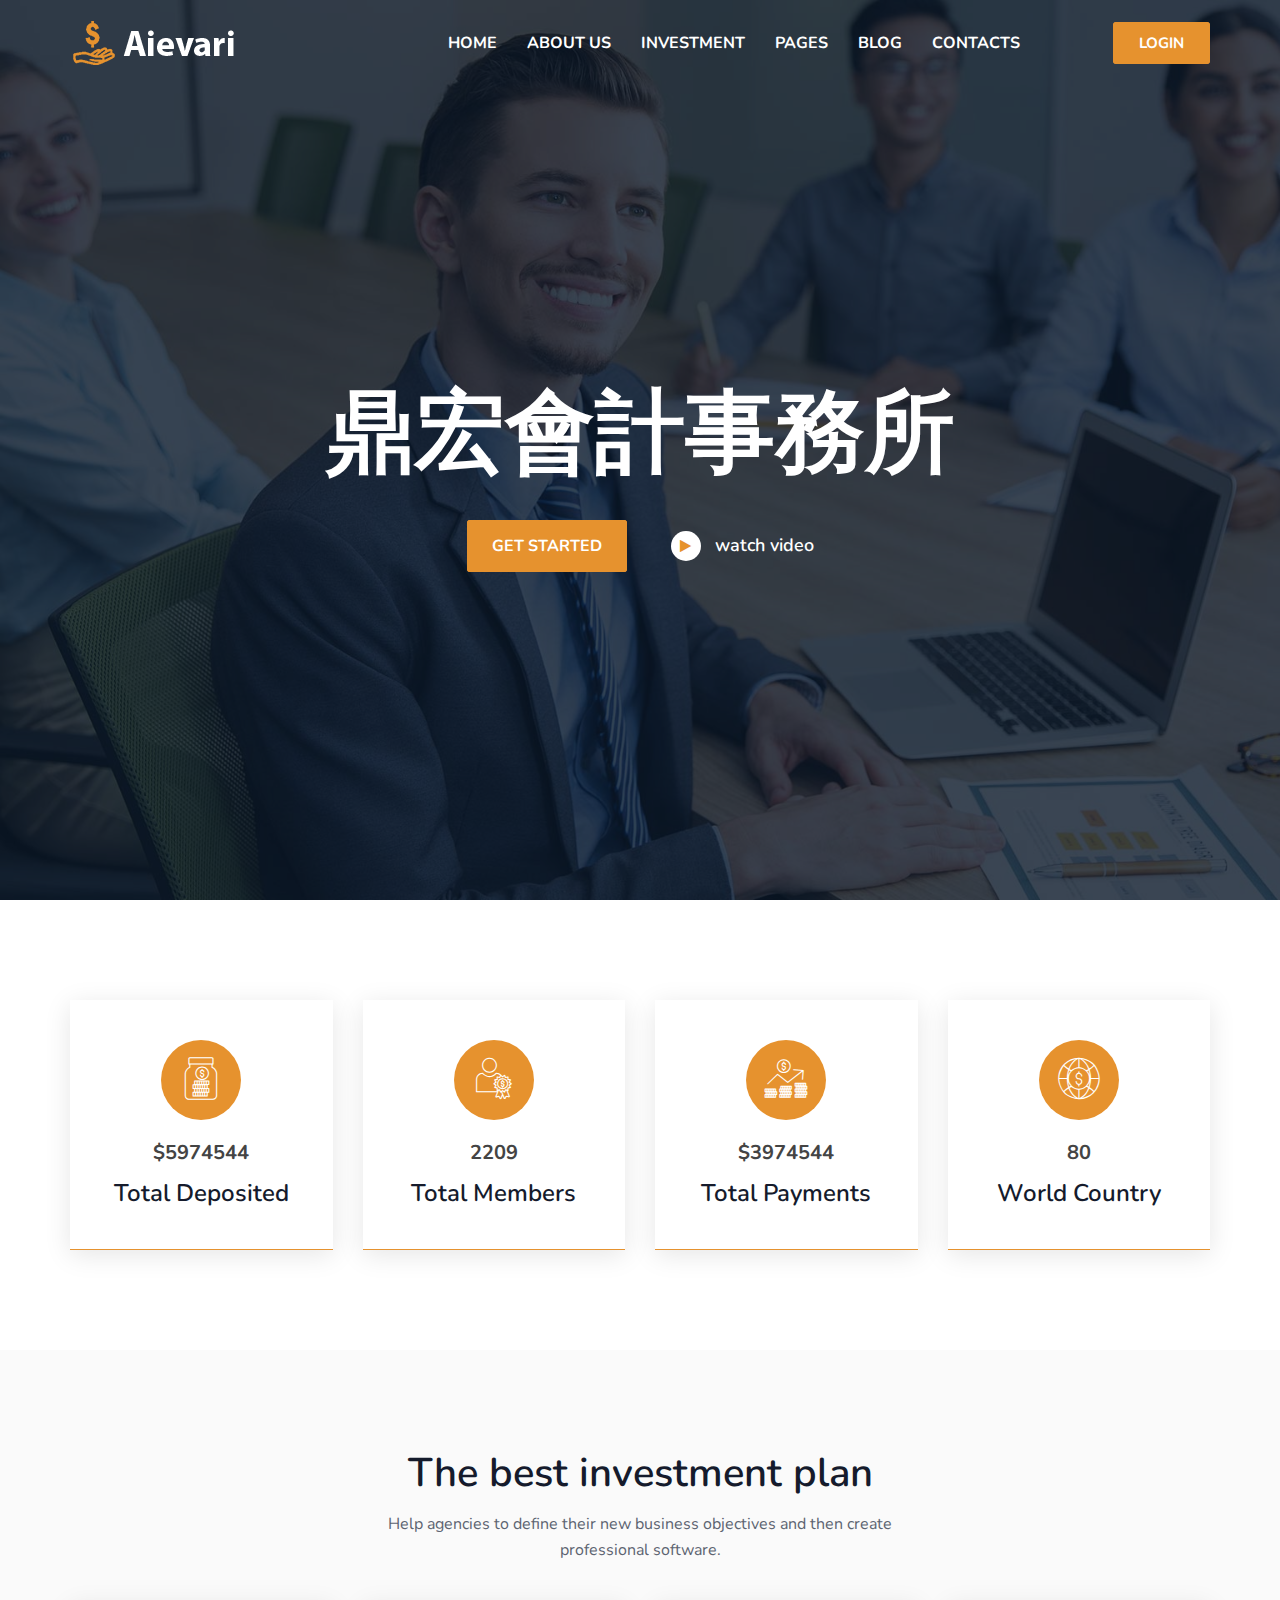
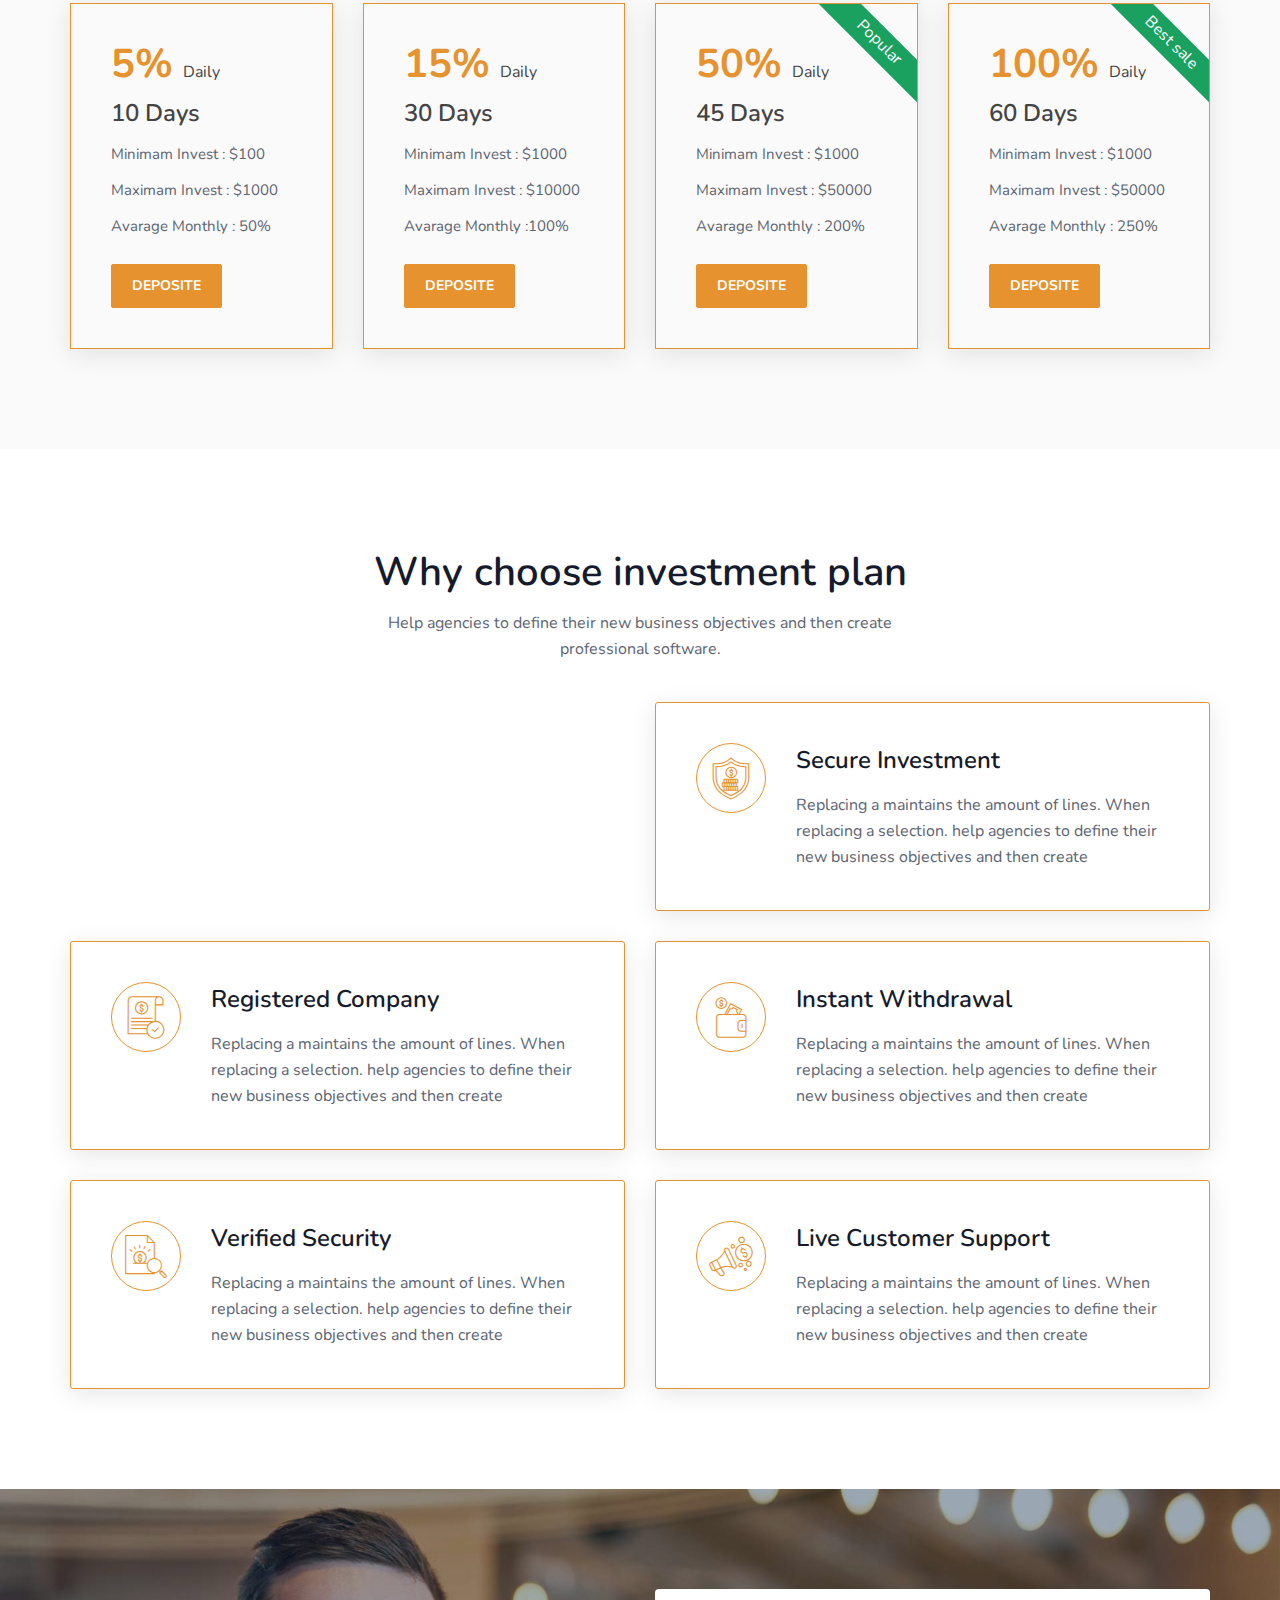
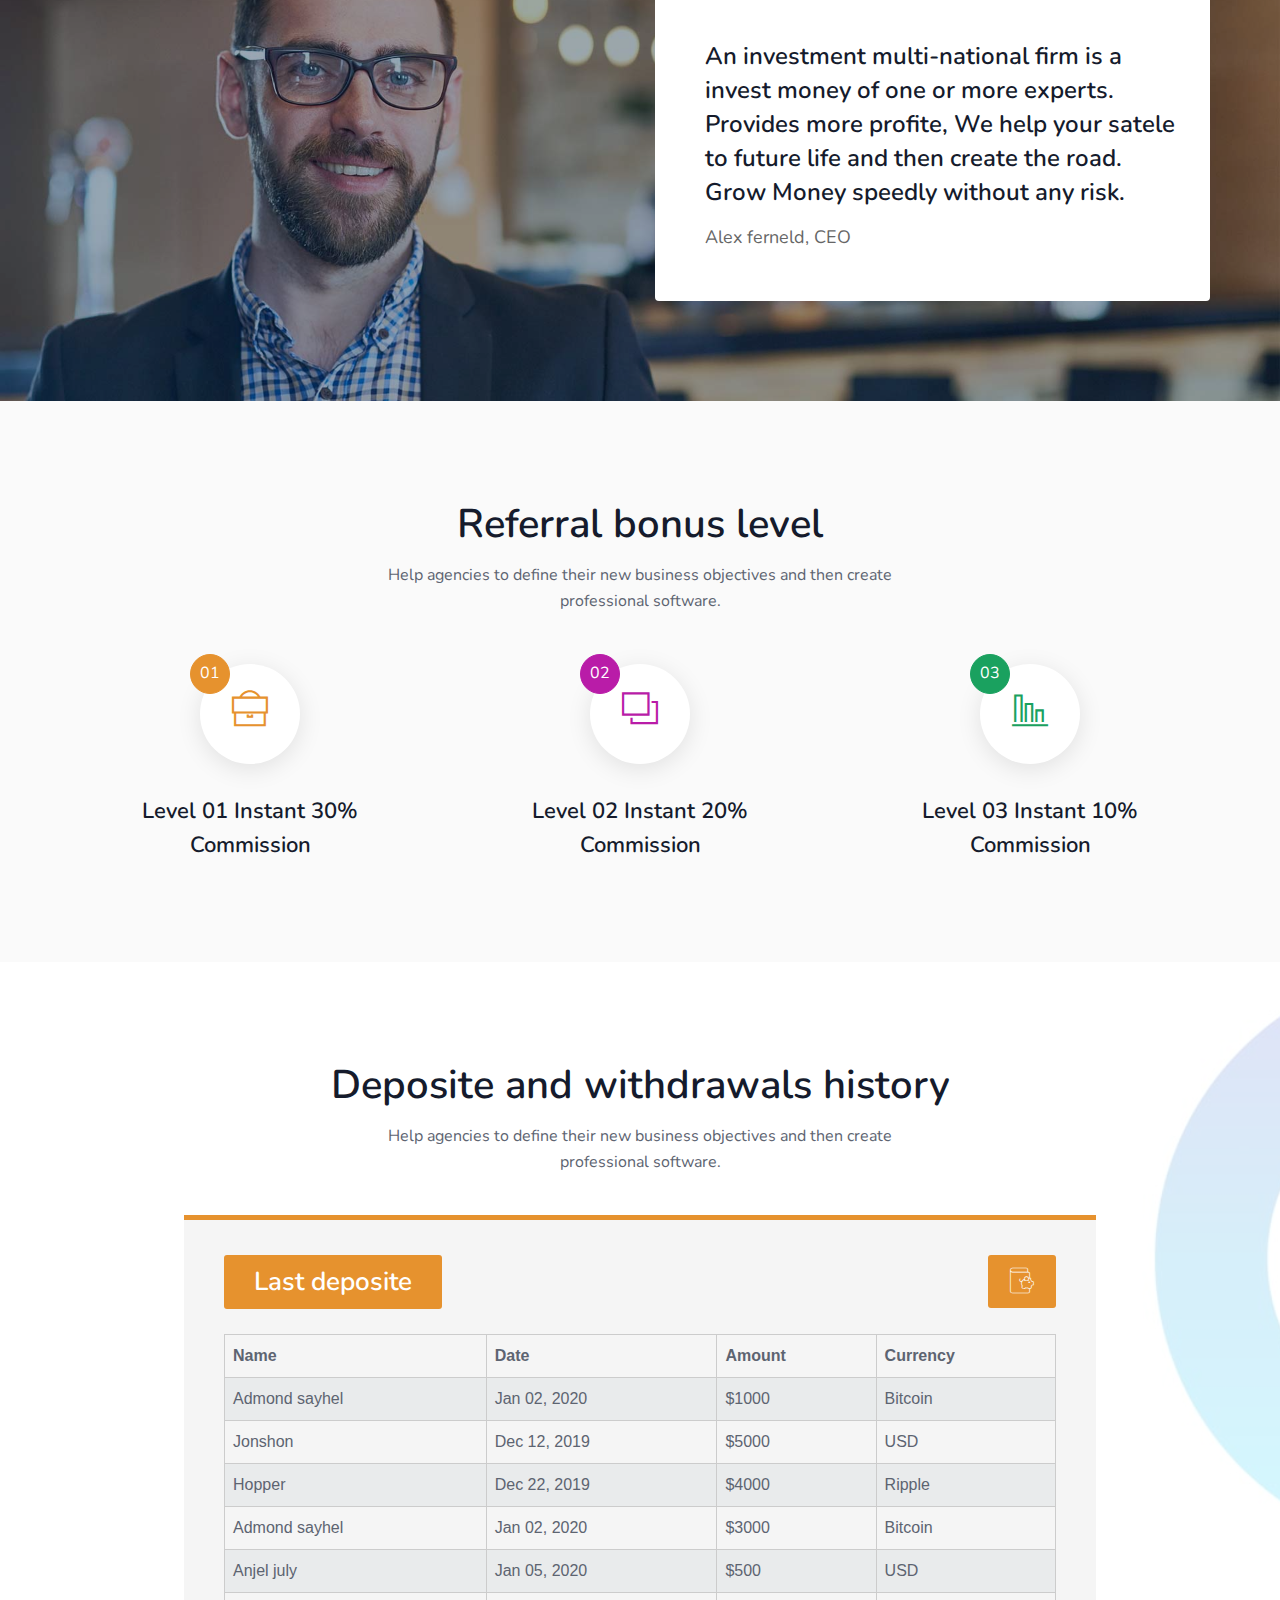
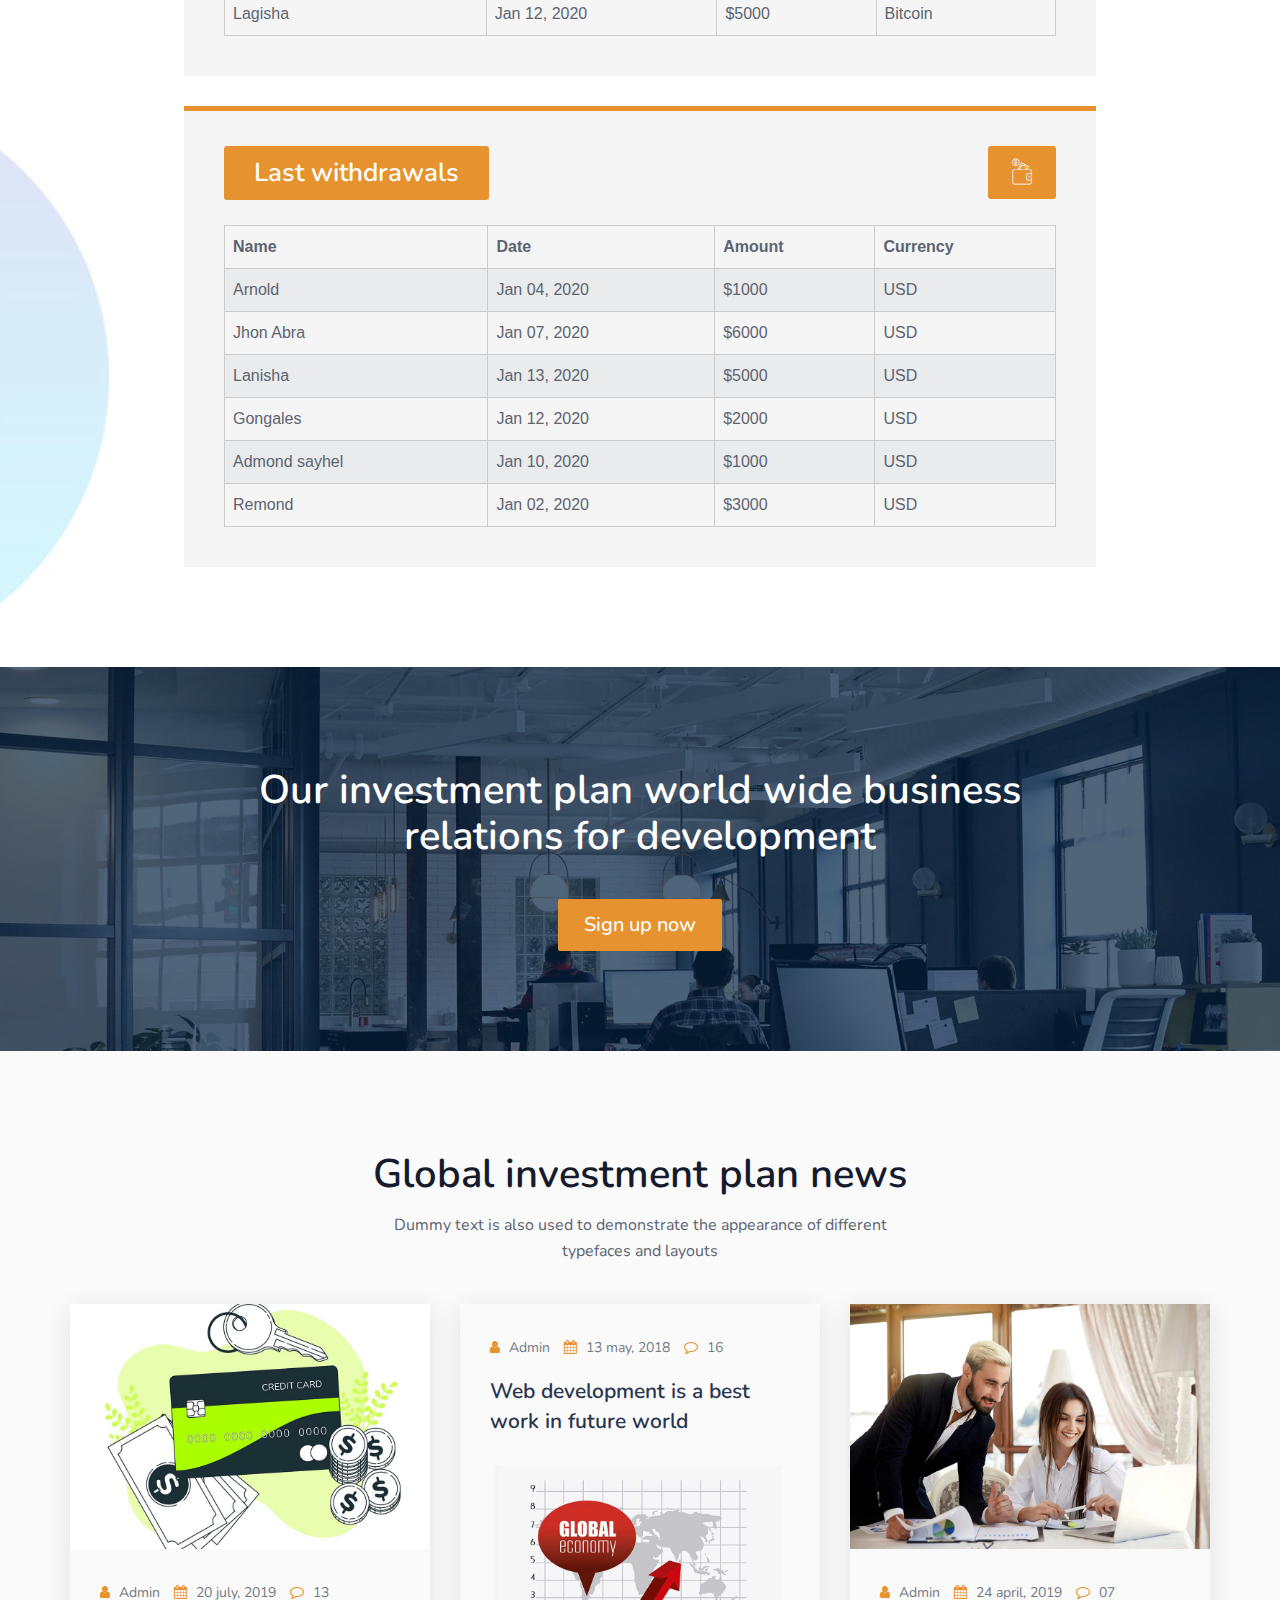
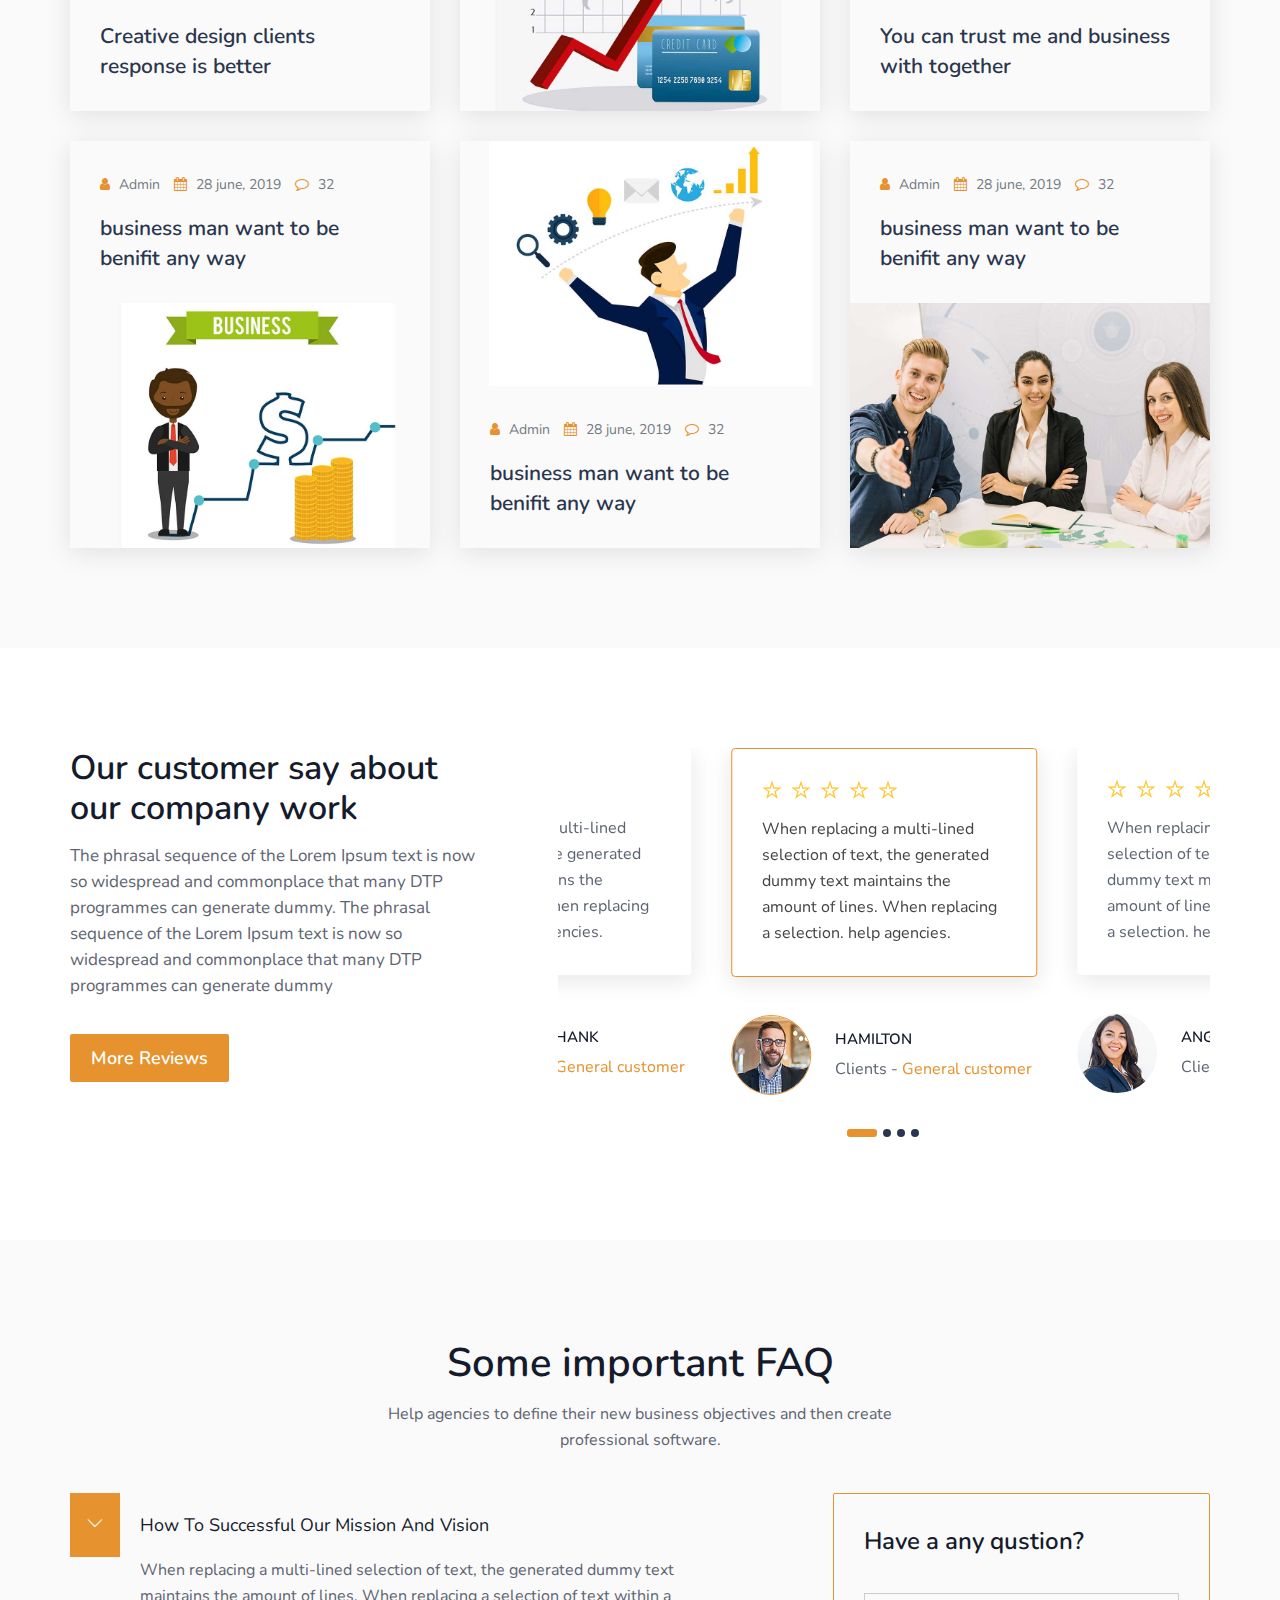
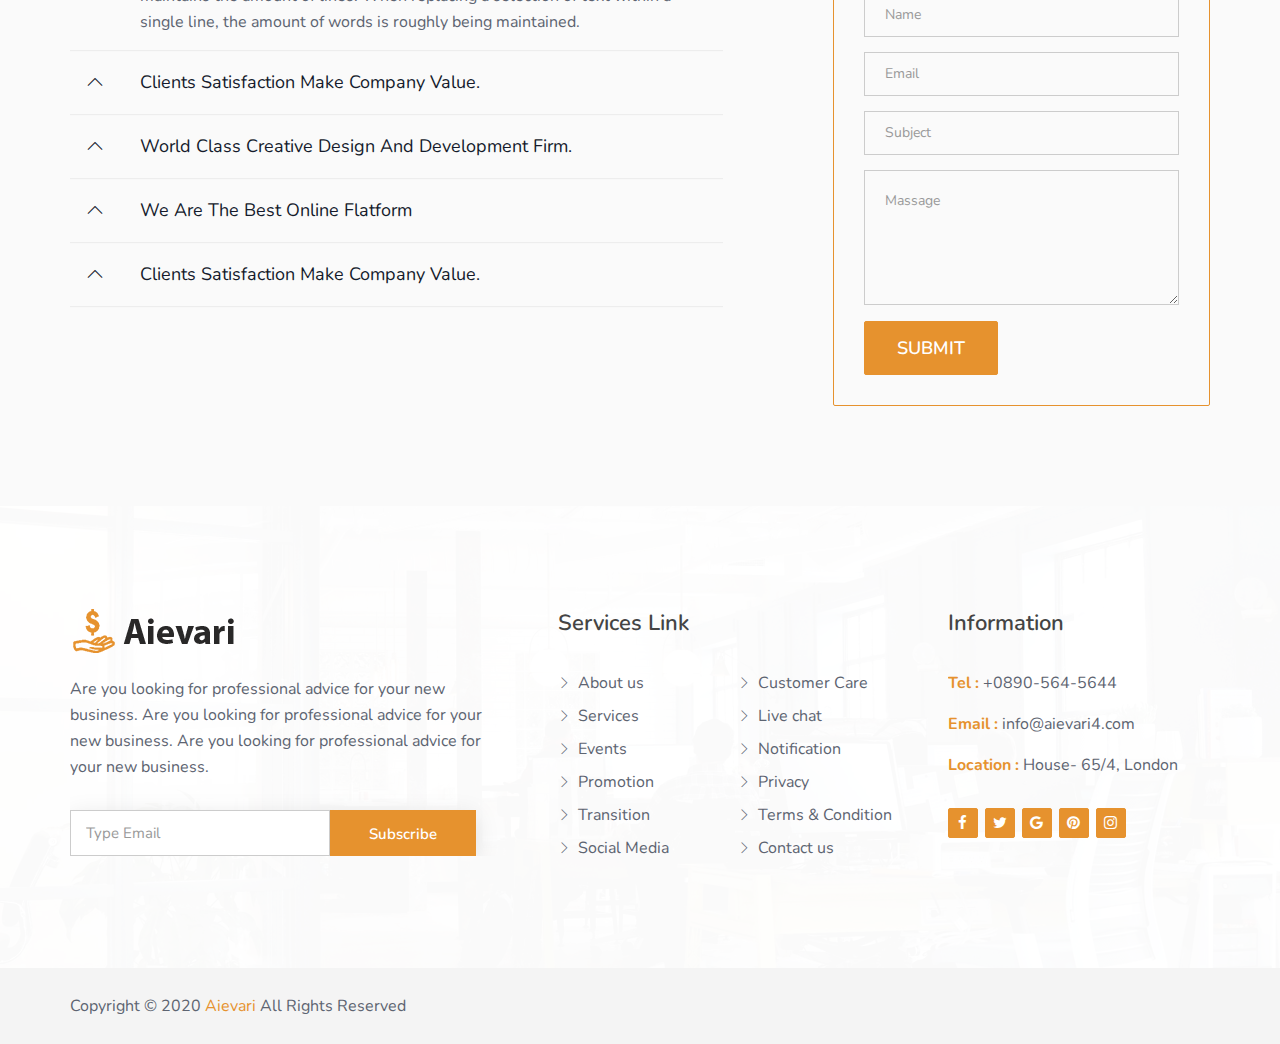
==== commit cd836aad: "edit tile" ====
--- a/index.html
+++ b/index.html
@@ -45,7 +45,7 @@
         <div id="preloader"></div>
         <header class="header-one">
             <!-- Start top bar -->
-            <div class="topbar-area fix hidden-xs">
+            <!-- <div class="topbar-area fix hidden-xs">
                 <div class="container">
                     <div class="row">
                        <div class="col-md-6 col-sm-6">
@@ -70,7 +70,7 @@
                             </div>
                         </div>
                     </div>
-                </div>
+                </div> -->
             </div>
             <!-- End top bar -->
             <!-- header-area start -->
@@ -194,7 +194,7 @@
                             <div class="col-md-12 col-sm-12 col-xs-12">
                                 <!-- Start Slider content -->
                                 <div class="slide-content text-center">
-                                    <h2 class="title2">Best secure investment plan</h2>
+                                    <h2 class="title2">鼎宏會計事務所</h2>
                                     <div class="layer-1-3">
                                         <a href="#" class="ready-btn left-btn" >Get started</a>
                                         <div class="video-content">
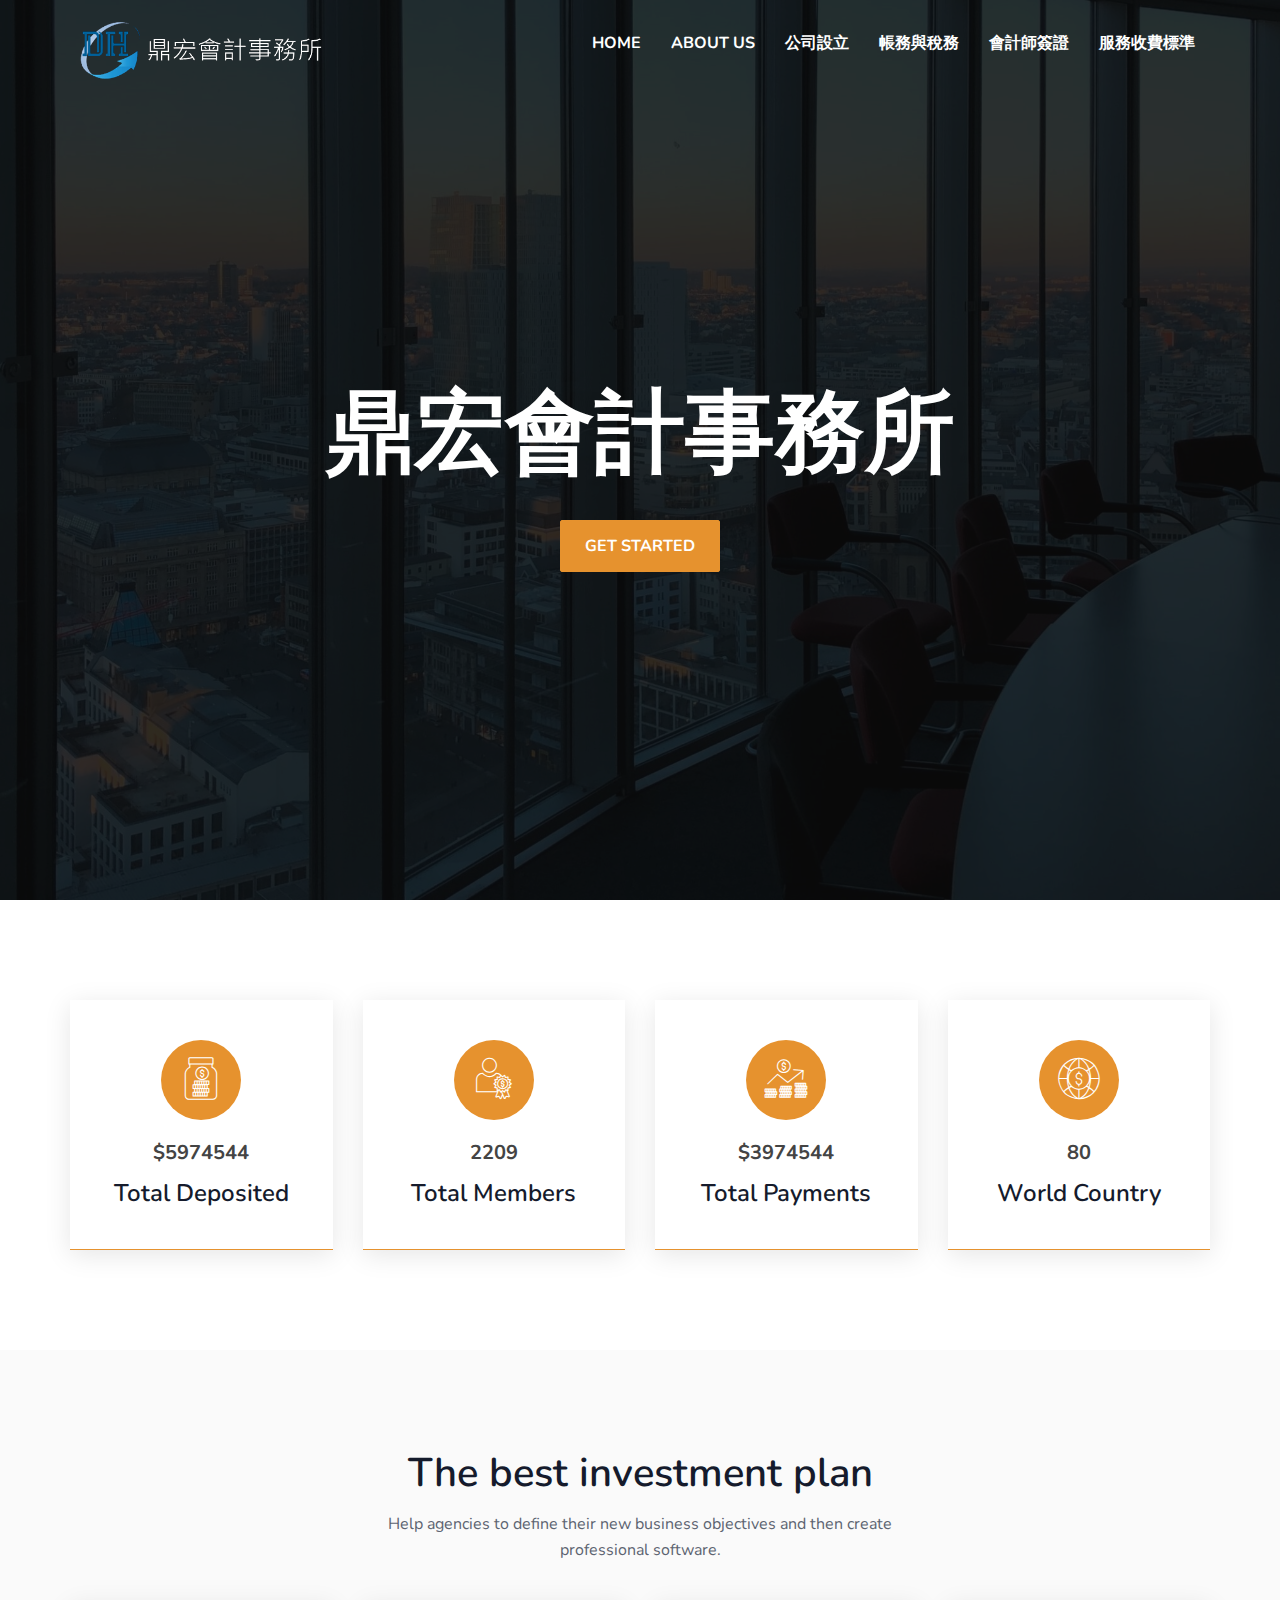
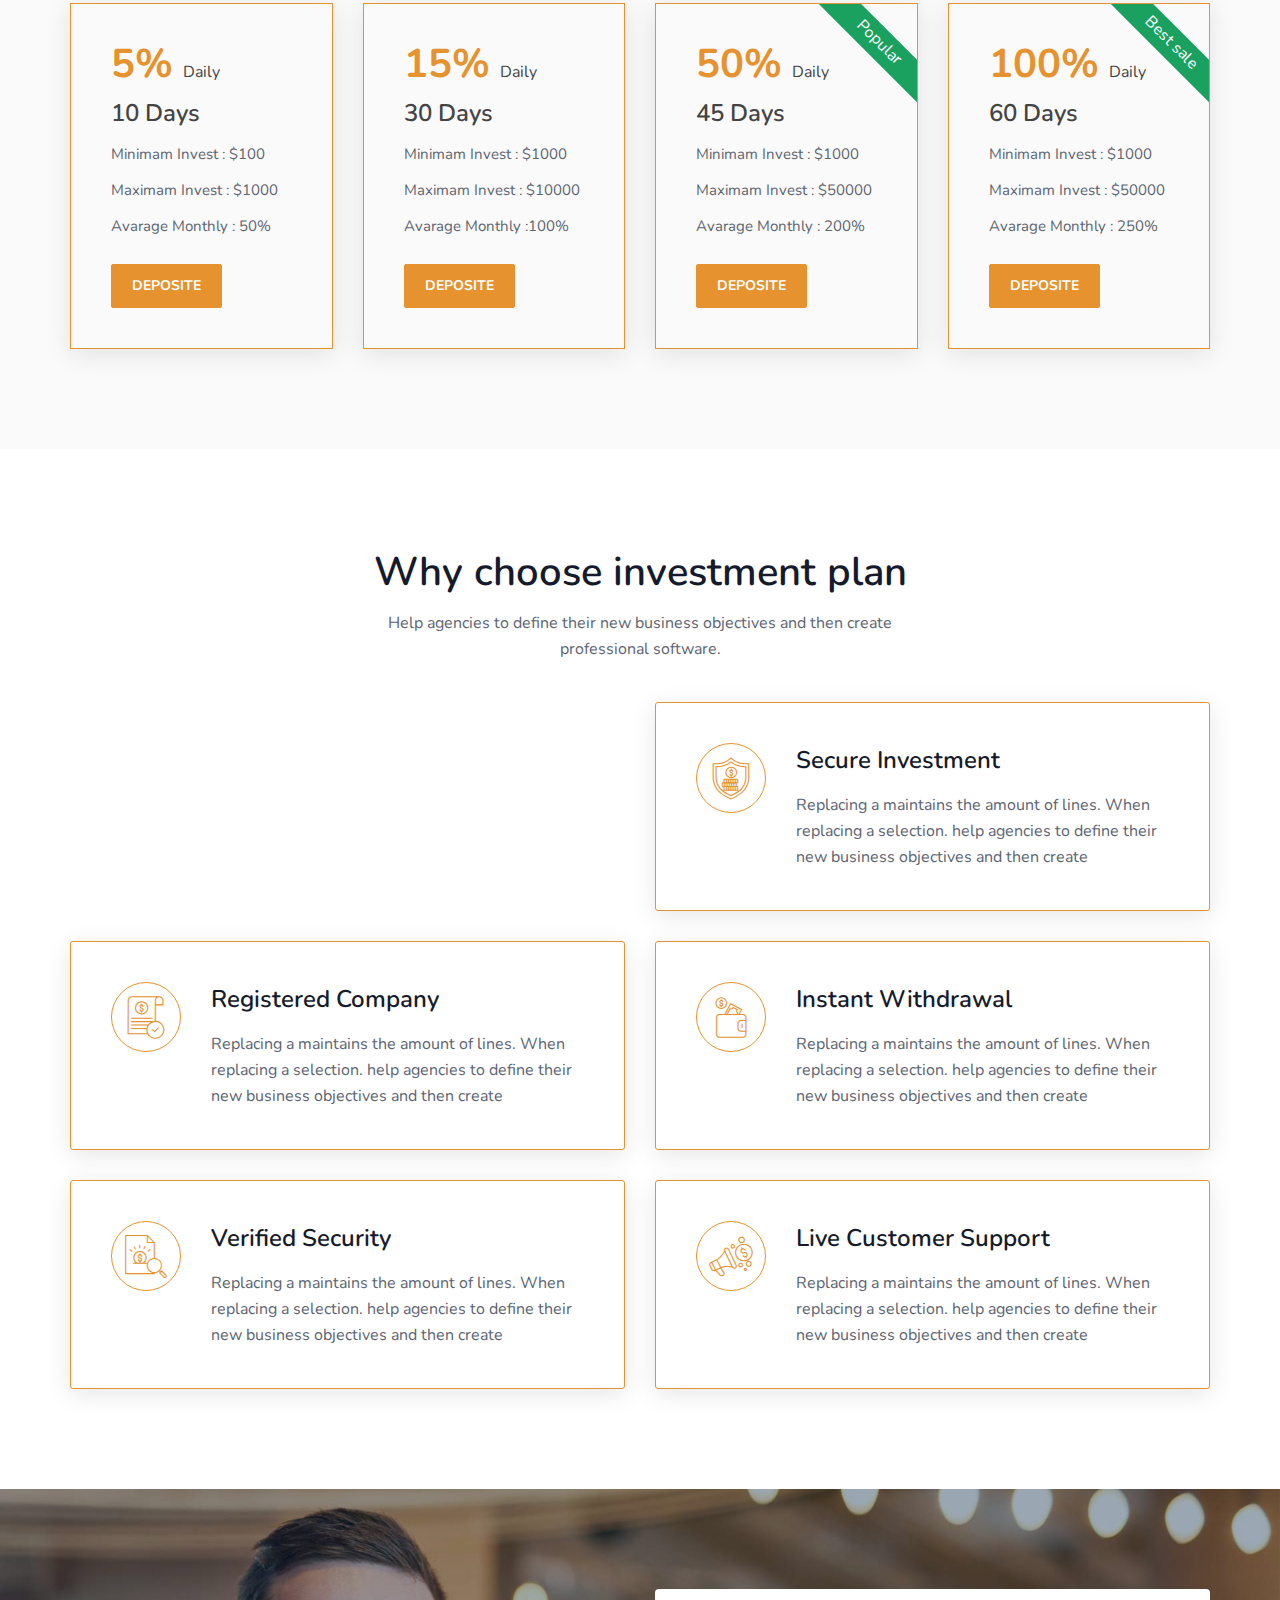
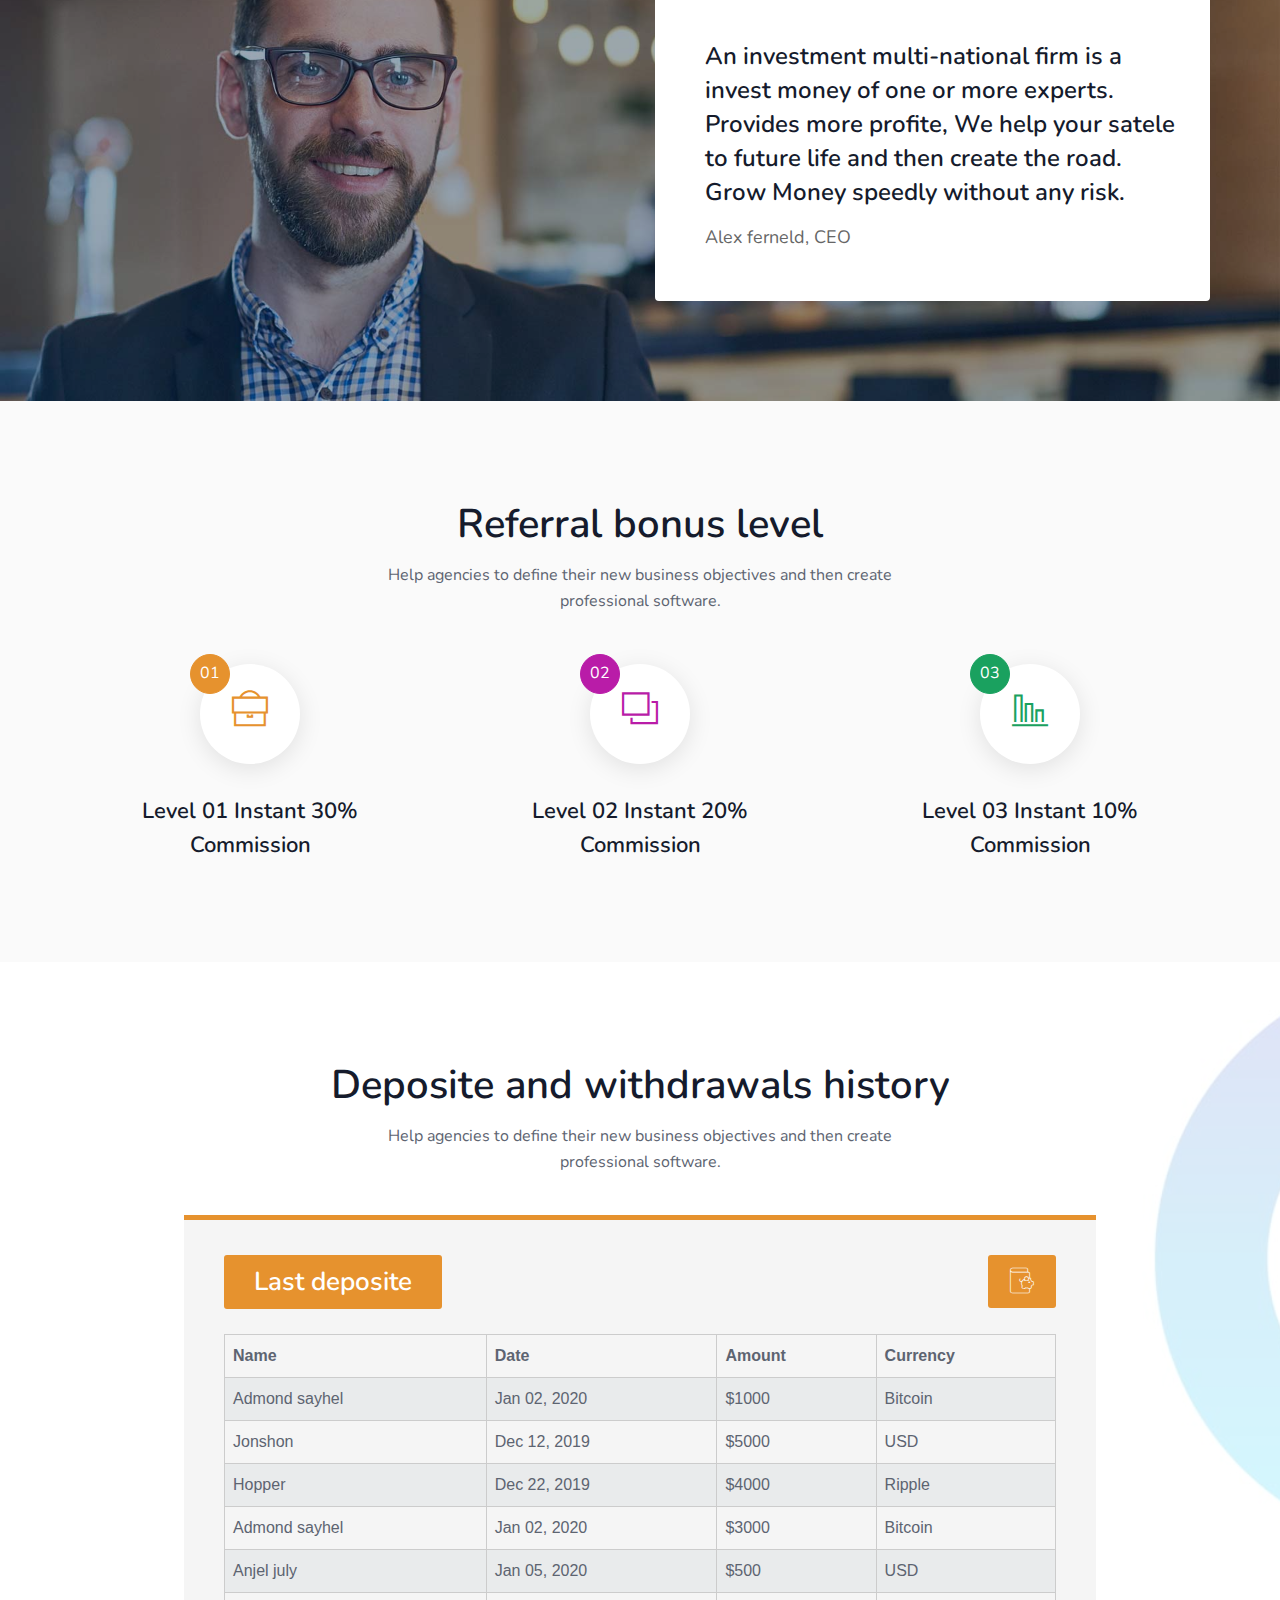
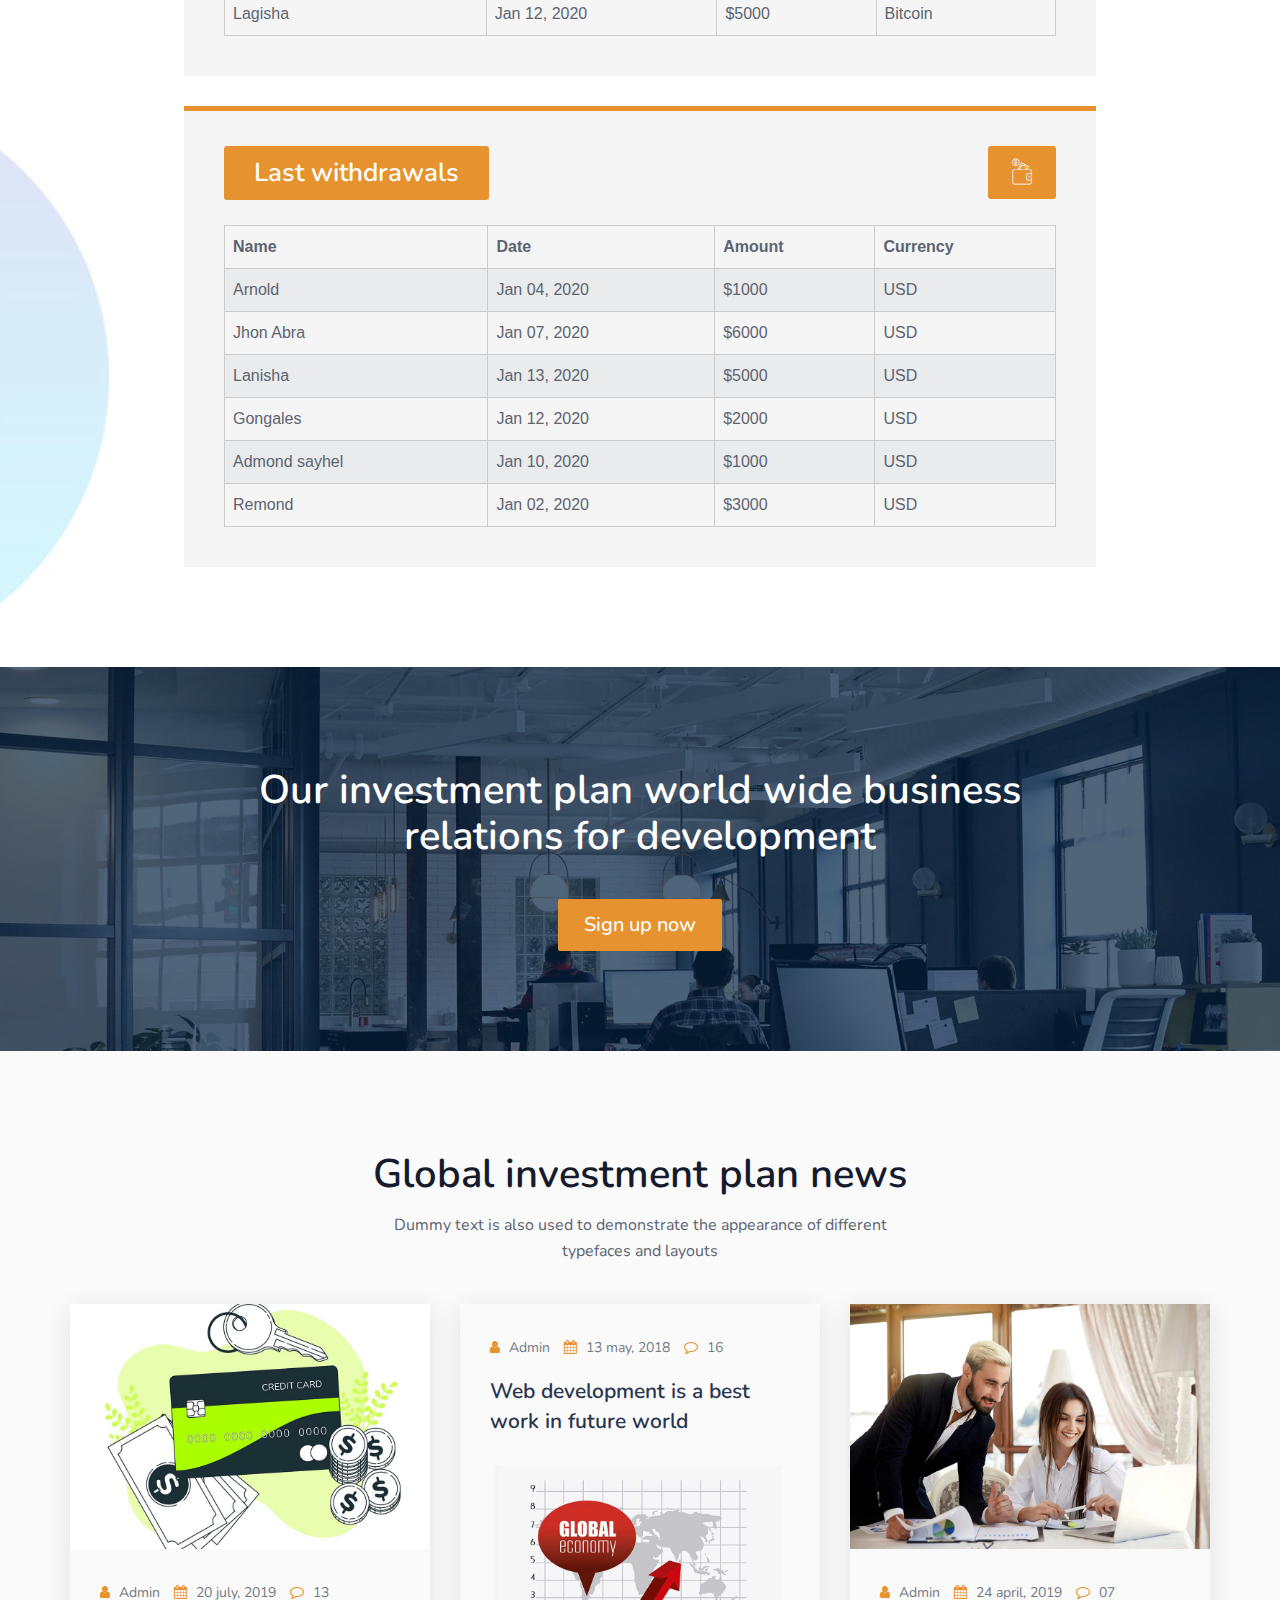
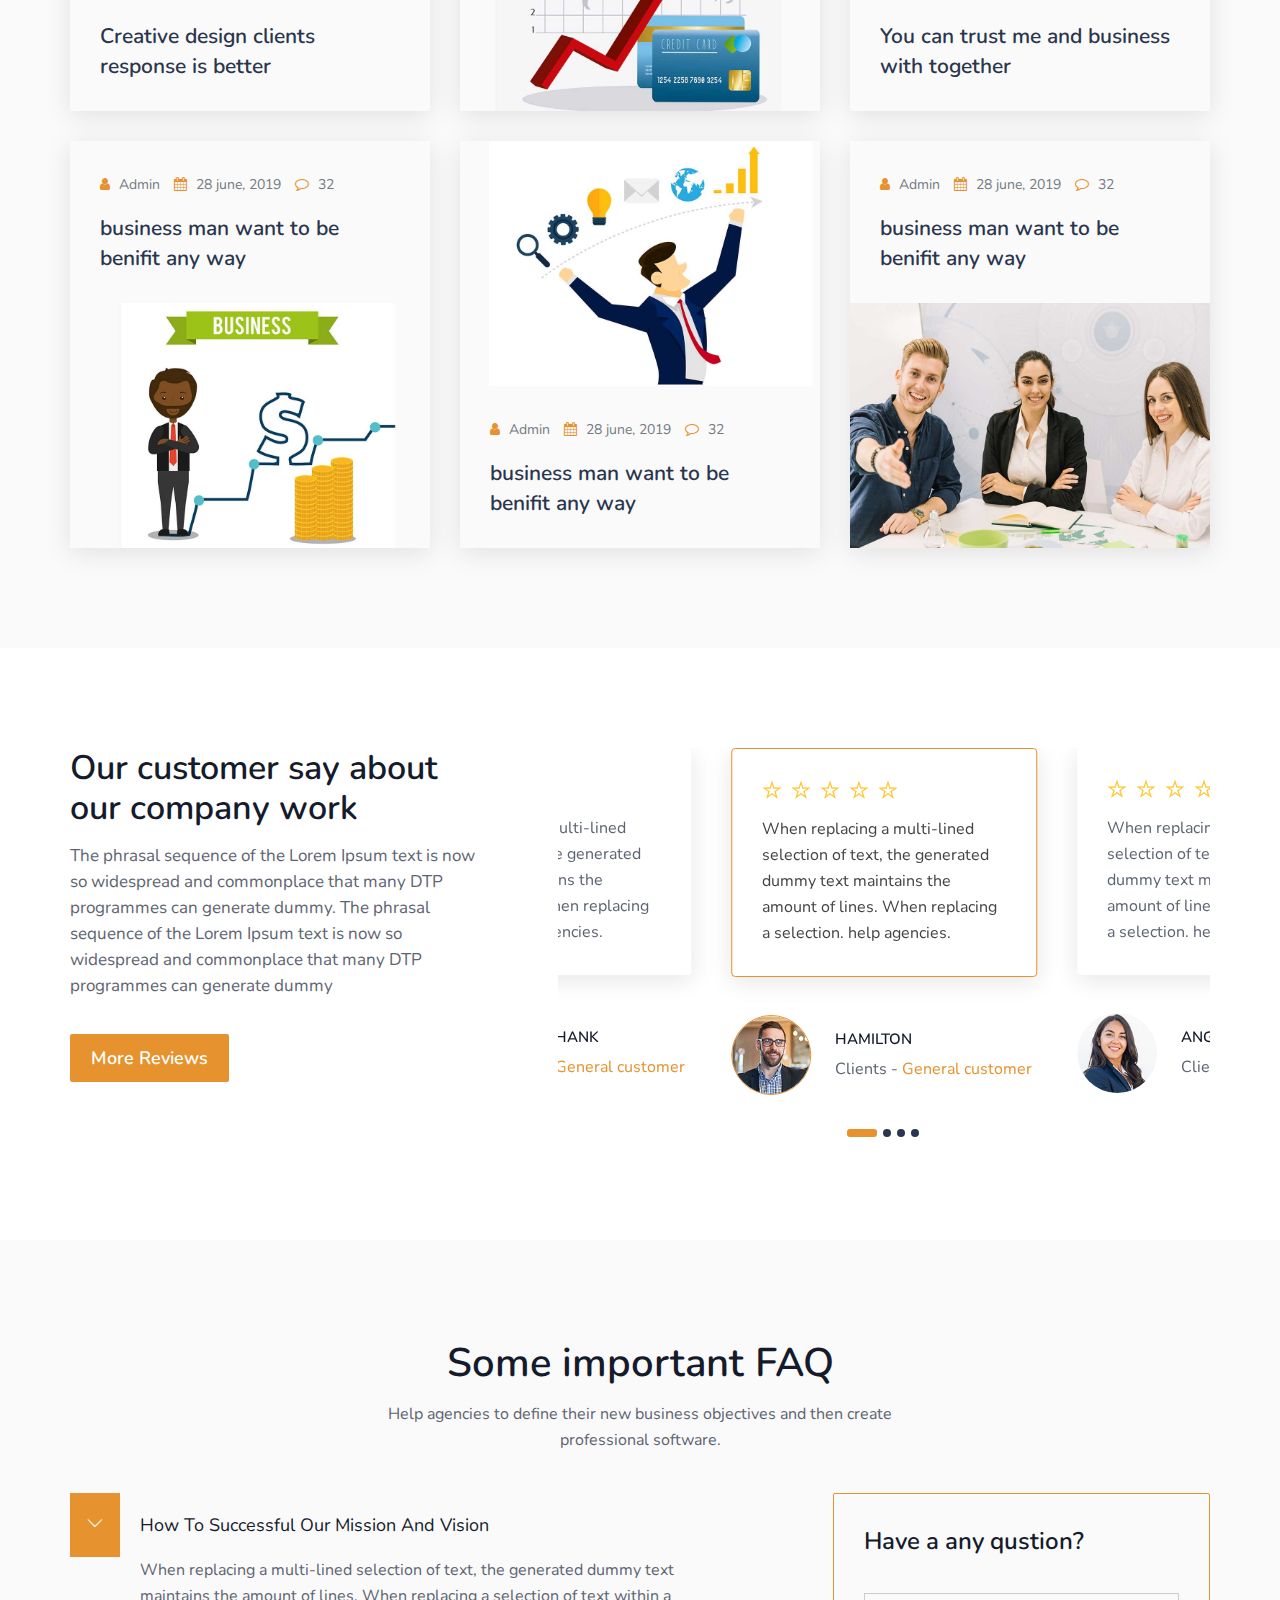
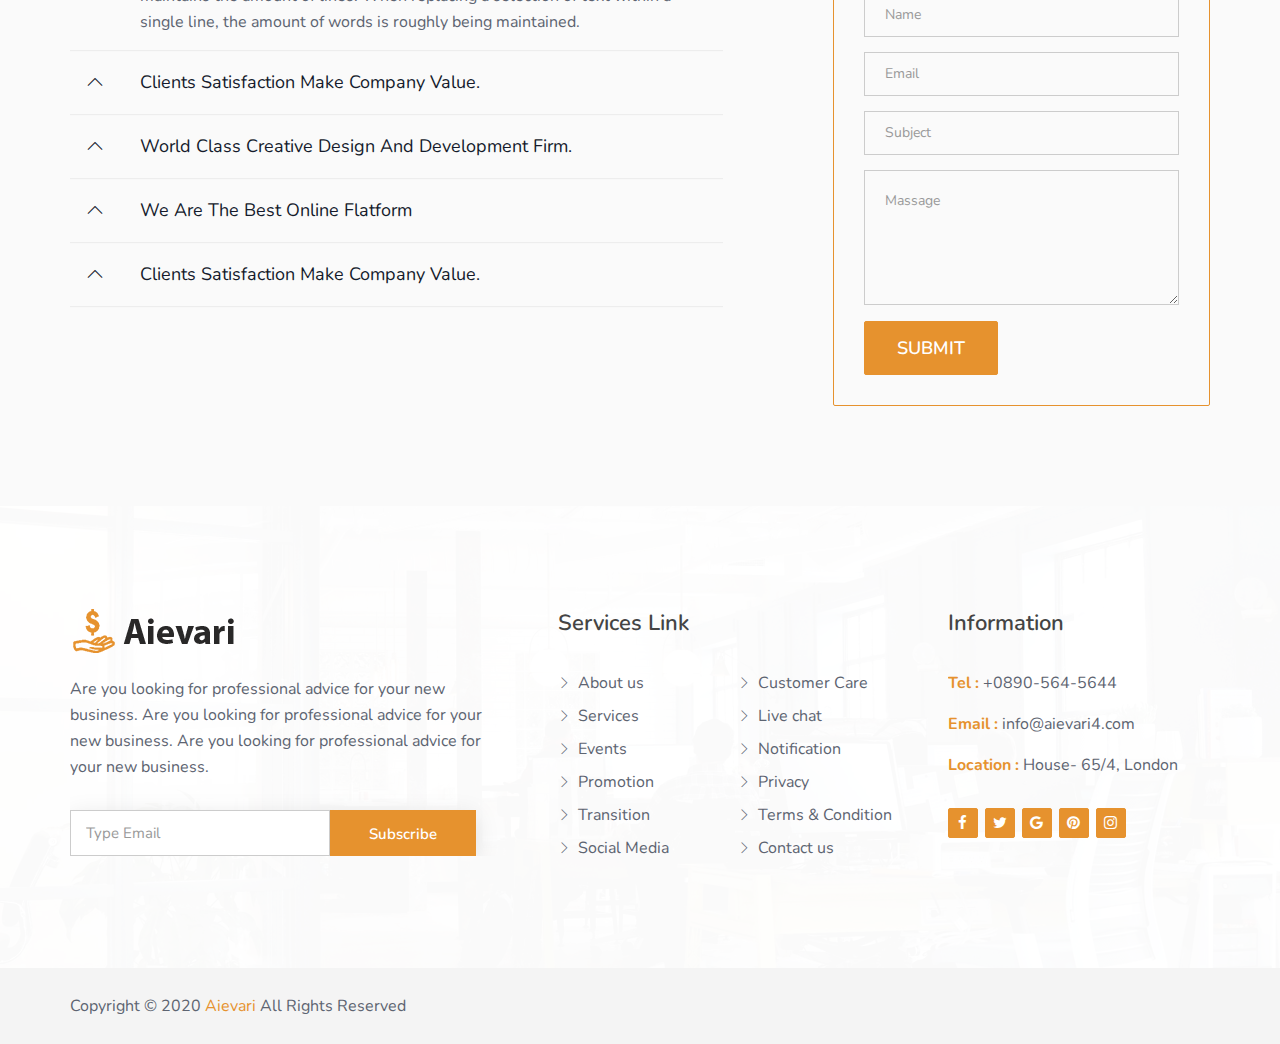
==== commit a049eccb: "[新增]公司設立前二頁面，[修改] Header 用js帶出" ====
--- a/index.html
+++ b/index.html
@@ -2,1235 +2,1150 @@
 <html class="no-js" lang="en">
 
 <head>
-		<meta charset="utf-8">
-		<meta http-equiv="x-ua-compatible" content="ie=edge">
-		<title>Home-1 | Aievari</title>
-		<meta name="description" content="">
-		<meta name="viewport" content="width=device-width, initial-scale=1">
+    <meta charset="utf-8">
+    <meta http-equiv="x-ua-compatible" content="ie=edge">
+    <title>Home-1 | Aievari</title>
+    <meta name="description" content="">
+    <meta name="viewport" content="width=device-width, initial-scale=1">
 
-		<!-- favicon -->		
-		<link rel="shortcut icon" type="image/x-icon" href="img/logo/favicon.ico">
+    <!-- favicon -->
+    <link rel="shortcut icon" type="image/x-icon" href="img/logo/favicon.ico">
 
-		<!-- all css here -->
+    <!-- all css here -->
 
-		<!-- bootstrap v3.3.6 css -->
-		<link rel="stylesheet" href="css/bootstrap.min.css">
-		<!-- owl.carousel css -->
-		<link rel="stylesheet" href="css/owl.carousel.css">
-		<link rel="stylesheet" href="css/owl.transitions.css">
-       <!-- Animate css -->
-        <link rel="stylesheet" href="css/animate.css">
-        <!-- meanmenu css -->
-        <link rel="stylesheet" href="css/meanmenu.min.css">
-		<!-- font-awesome css -->
-		<link rel="stylesheet" href="css/font-awesome.min.css">
-		<link rel="stylesheet" href="css/themify-icons.css">
-		<link rel="stylesheet" href="css/flaticon.css">
-		<!-- magnific css -->
-        <link rel="stylesheet" href="css/magnific.min.css">
-		<!-- style css -->
-		<link rel="stylesheet" href="style.css">
-		<!-- responsive css -->
-		<link rel="stylesheet" href="css/responsive.css">
+    <!-- bootstrap v3.3.6 css -->
+    <link rel="stylesheet" href="css/bootstrap.min.css">
+    <!-- owl.carousel css -->
+    <link rel="stylesheet" href="css/owl.carousel.css">
+    <link rel="stylesheet" href="css/owl.transitions.css">
+    <!-- Animate css -->
+    <link rel="stylesheet" href="css/animate.css">
+    <!-- meanmenu css -->
+    <link rel="stylesheet" href="css/meanmenu.min.css">
+    <!-- font-awesome css -->
+    <link rel="stylesheet" href="css/font-awesome.min.css">
+    <link rel="stylesheet" href="css/themify-icons.css">
+    <link rel="stylesheet" href="css/flaticon.css">
+    <!-- magnific css -->
+    <link rel="stylesheet" href="css/magnific.min.css">
+    <!-- style css -->
+    <link rel="stylesheet" href="style.css">
+    <!-- responsive css -->
+    <link rel="stylesheet" href="css/responsive.css">
+    <!-- modernizr css -->
+    <script src="js/vendor/modernizr-2.8.3.min.js"></script>
 
-		<!-- modernizr css -->
-		<script src="js/vendor/modernizr-2.8.3.min.js"></script>
-	</head>
-		<body>
+   
+</head>
 
-		<!--[if lt IE 8]>
-			<p class="browserupgrade">You are using an <strong>outdated</strong> browser. Please <a href="http://browsehappy.com/">upgrade your browser</a> to improve your experience.</p>
-		<![endif]-->
-
-        <div id="preloader"></div>
-        <header class="header-one">
-            <!-- Start top bar -->
-            <!-- <div class="topbar-area fix hidden-xs">
+<body>
+    <div id="preloader"></div>
+    <header class="header-one">
+        
+    </header>
+    <!-- header end -->
+    <!-- Start Intro Area -->
+    <div class="slide-area fix" data-stellar-background-ratio="0.6">
+        <div class="display-table">
+            <div class="display-table-cell">
                 <div class="container">
                     <div class="row">
-                       <div class="col-md-6 col-sm-6">
-                           <div class="topbar-left">
-                                <ul>
-                                    <li><a href="#"><i class="fa fa-envelope"></i> info@aievari4.com</a></li>
-                                    <li><a href="#"><i class="fa fa-phone"></i> +909-654-9805</a></li>
-                                </ul>
-							</div>
-                        </div>
-                        <div class=" col-md-6 col-sm-6">
-                            <div class="topbar-right">
-                                <div class="top-social">
-                                    <ul>
-                                        <li><a href="#"><i class="fa fa-skype"></i></a></li>
-                                        <li><a href="#"><i class="fa fa-pinterest"></i></a></li>
-                                        <li><a href="#"><i class="fa fa-google"></i></a></li>
-                                        <li><a href="#"><i class="fa fa-twitter"></i></a></li>
-                                        <li><a href="#"><i class="fa fa-facebook"></i></a></li>
-                                    </ul> 
-                                </div>
-                            </div>
-                        </div>
-                    </div>
-                </div> -->
-            </div>
-            <!-- End top bar -->
-            <!-- header-area start -->
-            <div id="sticker" class="header-area hidden-xs">
-                <div class="container">
+                        <div class="col-md-12 col-sm-12 col-xs-12">
+                            <!-- Start Slider content -->
+                            <div class="slide-content text-center">
+                                <h2 class="title2">鼎宏會計事務所</h2>
+                                <div class="layer-1-3">
+                                    <a href="#" class="ready-btn left-btn">Get started</a>
+                                </div>
+                            </div>
+                            <!-- End Slider content -->
+                        </div>
+                    </div>
+                </div>
+            </div>
+        </div>
+    </div>
+    <!-- End Intro Area -->
+    <!-- Start Count area -->
+    <div class="counter-area fix area-padding-2">
+        <div class="container">
+            <!-- Start counter Area -->
+            <div class="row">
+                <div class="fun-content">
+                    <div class="col-md-3 col-sm-6 col-xs-12">
+                        <!-- fun_text  -->
+                        <div class="fun_text">
+                            <span class="counter-icon"><i class="flaticon-035-savings"></i></span>
+                            <span class="counter">$5974544</span>
+                            <h4>Total Deposited</h4>
+                        </div>
+                    </div>
+                    <div class="col-md-3 col-sm-6 col-xs-12">
+                        <!-- fun_text  -->
+                        <div class="fun_text">
+                            <span class="counter-icon"><i class="flaticon-034-reward"></i></span>
+                            <span class="counter">2209</span>
+                            <h4>Total Members</h4>
+                        </div>
+                    </div>
+                    <div class="col-md-3 col-sm-6 col-xs-12">
+                        <!-- fun_text  -->
+                        <div class="fun_text">
+                            <span class="counter-icon"><i class="flaticon-016-graph"></i></span>
+                            <span class="counter">$3974544</span>
+                            <h4>Total Payments</h4>
+                        </div>
+                    </div>
+                    <div class="col-md-3 col-sm-6 col-xs-12">
+                        <!-- fun_text  -->
+                        <div class="fun_text">
+                            <span class="counter-icon"><i class="flaticon-043-world"></i></span>
+                            <span class="counter">80</span>
+                            <h4>World Country</h4>
+                        </div>
+                    </div>
+                </div>
+            </div>
+        </div>
+    </div>
+    <!-- End Count area -->
+    <!-- Start Invest area -->
+    <div class="invest-area bg-color area-padding-2">
+        <div class="container">
+            <div class="row">
+                <div class="col-md-12 col-sm-12 col-xs-12">
+                    <div class="section-headline text-center">
+                        <h3>The best investment plan</h3>
+                        <p>Help agencies to define their new business objectives and then create professional software.
+                        </p>
+                    </div>
+                </div>
+            </div>
+            <div class="row">
+                <div class="pricing-content">
+                    <div class="col-md-3 col-sm-6 col-xs-12">
+                        <div class="pri_table_list">
+                            <div class="top-price-inner">
+                                <div class="rates">
+                                    <span class="prices">5%</span><span class="users">Daily</span>
+                                </div>
+                                <span class="per-day">10 days</span>
+                            </div>
+                            <ol class="pricing-text">
+                                <li class="check">Minimam Invest : $100</li>
+                                <li class="check">Maximam Invest : $1000</li>
+                                <li class="check">Avarage Monthly : 50% </li>
+                            </ol>
+                            <div class="price-btn blue">
+                                <a class="blue" href="#">Deposite</a>
+                            </div>
+                        </div>
+                    </div>
+                    <div class="col-md-3 col-sm-6 col-xs-12">
+                        <div class="pri_table_list">
+                            <div class="top-price-inner">
+                                <div class="rates">
+                                    <span class="prices">15%</span><span class="users">Daily</span>
+                                </div>
+                                <span class="per-day">30 days</span>
+                            </div>
+                            <ol class="pricing-text">
+                                <li class="check">Minimam Invest : $1000</li>
+                                <li class="check">Maximam Invest : $10000</li>
+                                <li class="check">Avarage Monthly :100% </li>
+                            </ol>
+                            <div class="price-btn blue">
+                                <a class="blue" href="#">Deposite</a>
+                            </div>
+                        </div>
+                    </div>
+                    <div class="col-md-3 col-sm-6 col-xs-12">
+                        <div class="pri_table_list">
+                            <div class="top-price-inner">
+                                <span class="base">Popular</span>
+                                <div class="rates">
+                                    <span class="prices">50%</span><span class="users">Daily</span>
+                                </div>
+                                <span class="per-day">45 days</span>
+                            </div>
+                            <ol class="pricing-text">
+                                <li class="check">Minimam Invest : $1000</li>
+                                <li class="check">Maximam Invest : $50000</li>
+                                <li class="check">Avarage Monthly : 200% </li>
+                            </ol>
+                            <div class="price-btn blue">
+                                <a class="blue" href="#">Deposite</a>
+                            </div>
+                        </div>
+                    </div>
+                    <div class="col-md-3 col-sm-6 col-xs-12">
+                        <div class="pri_table_list">
+                            <span class="base">Best sale</span>
+                            <div class="top-price-inner">
+                                <div class="rates">
+                                    <span class="prices">100%</span><span class="users">Daily</span>
+                                </div>
+                                <span class="per-day">60 days</span>
+                            </div>
+                            <ol class="pricing-text">
+                                <li class="check">Minimam Invest : $1000</li>
+                                <li class="check">Maximam Invest : $50000</li>
+                                <li class="check">Avarage Monthly : 250% </li>
+                            </ol>
+                            <div class="price-btn blue">
+                                <a class="blue" href="#">Deposite</a>
+                            </div>
+                        </div>
+                    </div>
+                </div>
+            </div>
+        </div>
+    </div>
+    <!-- End Invest area -->
+    <!-- Start Support-service Area -->
+    <div class="support-service-area fix area-padding-2">
+        <div class="container">
+            <div class="row">
+                <div class="col-md-12 col-sm-12 col-xs-12">
+                    <div class="section-headline text-center">
+                        <h3>Why choose investment plan</h3>
+                        <p>Help agencies to define their new business objectives and then create professional software.
+                        </p>
+                    </div>
+                </div>
+            </div>
+            <div class="row">
+                <div class="support-all">
+                    <!-- Start About -->
+                    <div class="col-md-6 col-sm-6 col-xs-12">
+                        <div class="support-services wow ">
+                            <a class="support-images" href="#"><i class="flaticon-023-management"></i></a>
+                            <div class="support-content">
+                                <h4>Expert management</h4>
+                                <p>Replacing a maintains the amount of lines. When replacing a selection. help agencies
+                                    to define their new business objectives and then create</p>
+                            </div>
+                        </div>
+                    </div>
+                    <!-- Start About -->
+                    <div class="col-md-6 col-sm-6 col-xs-12">
+                        <div class="support-services ">
+                            <a class="support-images" href="#"><i class="flaticon-036-security"></i></a>
+                            <div class="support-content">
+                                <h4>Secure investment</h4>
+                                <p>Replacing a maintains the amount of lines. When replacing a selection. help agencies
+                                    to define their new business objectives and then create</p>
+                            </div>
+                        </div>
+                    </div>
+                    <!-- Start services -->
+                    <div class="col-md-6 col-sm-6 col-xs-12">
+                        <div class="support-services ">
+                            <a class="support-images" href="#"><i class="flaticon-003-approve"></i></a>
+                            <div class="support-content">
+                                <h4>Registered company</h4>
+                                <p>Replacing a maintains the amount of lines. When replacing a selection. help agencies
+                                    to define their new business objectives and then create</p>
+                            </div>
+                        </div>
+                    </div>
+                    <!-- Start services -->
+                    <div class="col-md-6 col-sm-6 col-xs-12">
+                        <div class="support-services">
+                            <a class="support-images" href="#"><i class="flaticon-042-wallet"></i></a>
+                            <div class="support-content">
+                                <h4>Instant withdrawal</h4>
+                                <p>Replacing a maintains the amount of lines. When replacing a selection. help agencies
+                                    to define their new business objectives and then create</p>
+                            </div>
+                        </div>
+                    </div>
+                    <!-- Start services -->
+                    <div class="col-md-6 col-sm-6 col-xs-12">
+                        <div class="support-services ">
+                            <a class="support-images" href="#"><i class="flaticon-032-report"></i></a>
+                            <div class="support-content">
+                                <h4>Verified security</h4>
+                                <p>Replacing a maintains the amount of lines. When replacing a selection. help agencies
+                                    to define their new business objectives and then create</p>
+                            </div>
+                        </div>
+                    </div>
+                    <!-- Start services -->
+                    <div class="col-md-6 col-sm-6 col-xs-12">
+                        <div class="support-services">
+                            <a class="support-images" href="#"><i class="flaticon-024-megaphone"></i></a>
+                            <div class="support-content">
+                                <h4>Live customer support</h4>
+                                <p>Replacing a maintains the amount of lines. When replacing a selection. help agencies
+                                    to define their new business objectives and then create</p>
+                            </div>
+                        </div>
+                    </div>
+                </div>
+            </div>
+        </div>
+    </div>
+    <!-- End Support-service Area -->
+    <!-- Start Self-area -->
+    <div class="self-area area-padding">
+        <div class="container">
+            <div class="row">
+                <!-- column end -->
+                <div class="col-md-6 col-sm-6 col-xs-12">
+                </div>
+                <div class="col-md-6 col-sm-6 col-xs-12">
+                    <div class="self-content">
+                        <h4>An investment multi-national firm is a invest money of one or more experts. Provides more
+                            profite, We help your satele to future life and then create the road. Grow Money speedly
+                            without any risk. </h4>
+                        <span class="talk-text">Alex ferneld, CEO</span>
+                    </div>
+                </div>
+                <!-- column end -->
+            </div>
+        </div>
+    </div>
+    <!-- End Self-area -->
+    <!-- Start Work proses Area -->
+    <div class="work-proses fix bg-color area-padding-2">
+        <div class="container">
+            <div class="row">
+                <div class="col-md-12 col-sm-12 col-xs-12">
+                    <div class="section-headline text-center">
+                        <h3>Referral bonus level</h3>
+                        <p>Help agencies to define their new business objectives and then create professional software.
+                        </p>
+                    </div>
+                </div>
+            </div>
+            <div class="row">
+                <div class="col-md-12 col-sm-12 col-xs-12">
                     <div class="row">
-                        <div class="col-md-12 col-sm-12">
+                        <div class="work-proses-inner text-center">
+                            <div class="col-md-4 col-sm-4 col-xs-12">
+                                <div class="single-proses">
+                                    <div class="proses-content">
+                                        <div class="proses-icon point-blue">
+                                            <span class="point-view">01</span>
+                                            <a href="#"><i class="ti-briefcase"></i></a>
+                                        </div>
+                                        <div class="proses-text">
+                                            <h4>Level 01 instant 30% commission</h4>
+                                        </div>
+                                    </div>
+                                </div>
+                            </div>
+                            <!-- End column -->
+                            <div class="col-md-4 col-sm-4 col-xs-12">
+                                <div class="single-proses">
+                                    <div class="proses-content">
+                                        <div class="proses-icon point-orange">
+                                            <span class="point-view">02</span>
+                                            <a href="#"><i class="ti-layers"></i></a>
+                                        </div>
+                                        <div class="proses-text">
+                                            <h4>Level 02 instant 20% commission</h4>
+                                        </div>
+                                    </div>
+                                </div>
+                            </div>
+                            <!-- End column -->
+                            <div class="col-md-4 col-sm-4 col-xs-12">
+                                <div class="single-proses last-item">
+                                    <div class="proses-content">
+                                        <div class="proses-icon point-green">
+                                            <span class="point-view">03</span>
+                                            <a href="#"><i class="ti-bar-chart-alt"></i></a>
+                                        </div>
+                                        <div class="proses-text">
+                                            <h4>Level 03 instant 10% commission</h4>
+                                        </div>
+                                    </div>
+                                </div>
+                            </div>
+                            <!-- End column -->
+                        </div>
+                    </div>
+                </div>
+            </div>
+        </div>
+    </div>
+    <!-- End Work proses Area -->
+    <!--Start payment-history area -->
+    <div class="payment-history-area bg-color fix area-padding-2">
+        <div class="container">
+            <div class="row">
+                <div class="col-md-12 col-sm-12 col-xs-12">
+                    <div class="section-headline text-center">
+                        <h3>Deposite and withdrawals history</h3>
+                        <p>Help agencies to define their new business objectives and then create professional software.
+                        </p>
+                    </div>
+                </div>
+            </div>
+            <div class="row">
+                <div class="col-md-12 col-sm-12 col-xs-12">
+                    <div class="deposite-content">
+                        <div class="diposite-box">
+                            <h4>Last deposite</h4>
+                            <span><i class="flaticon-005-savings"></i></span>
+                            <div class="deposite-table">
+                                <table>
+                                    <tr>
+                                        <th>Name</th>
+                                        <th>Date</th>
+                                        <th>Amount</th>
+                                        <th>Currency</th>
+                                    </tr>
+                                    <tr>
+                                        <td>Admond sayhel</td>
+                                        <td>Jan 02, 2020</td>
+                                        <td>$1000</td>
+                                        <td>Bitcoin</td>
+                                    </tr>
+                                    <tr>
+                                        <td>Jonshon</td>
+                                        <td>Dec 12, 2019</td>
+                                        <td>$5000</td>
+                                        <td>USD</td>
+                                    </tr>
+                                    <tr>
+                                        <td>Hopper</td>
+                                        <td>Dec 22, 2019</td>
+                                        <td>$4000</td>
+                                        <td>Ripple</td>
+                                    </tr>
+                                    <tr>
+                                        <td>Admond sayhel</td>
+                                        <td>Jan 02, 2020</td>
+                                        <td>$3000</td>
+                                        <td>Bitcoin</td>
+                                    </tr>
+                                    <tr>
+                                        <td>Anjel july</td>
+                                        <td>Jan 05, 2020</td>
+                                        <td>$500</td>
+                                        <td>USD</td>
+                                    </tr>
+                                    <tr>
+                                        <td>Lagisha</td>
+                                        <td>Jan 12, 2020</td>
+                                        <td>$5000</td>
+                                        <td>Bitcoin</td>
+                                    </tr>
+                                </table>
+                            </div>
+                        </div>
+                    </div>
+                    <div class="deposite-content">
+                        <div class="diposite-box">
+                            <h4>Last withdrawals</h4>
+                            <span><i class="flaticon-042-wallet"></i></span>
+                            <div class="deposite-table">
+                                <table>
+                                    <tr>
+                                        <th>Name</th>
+                                        <th>Date</th>
+                                        <th>Amount</th>
+                                        <th>Currency</th>
+                                    </tr>
+                                    <tr>
+                                        <td>Arnold</td>
+                                        <td>Jan 04, 2020</td>
+                                        <td>$1000</td>
+                                        <td>USD</td>
+                                    </tr>
+                                    <tr>
+                                        <td>Jhon Abra</td>
+                                        <td>Jan 07, 2020</td>
+                                        <td>$6000</td>
+                                        <td>USD</td>
+                                    </tr>
+                                    <tr>
+                                        <td>Lanisha</td>
+                                        <td>Jan 13, 2020</td>
+                                        <td>$5000</td>
+                                        <td>USD</td>
+                                    </tr>
+                                    <tr>
+                                        <td>Gongales</td>
+                                        <td>Jan 12, 2020</td>
+                                        <td>$2000</td>
+                                        <td>USD</td>
+                                    </tr>
+                                    <tr>
+                                        <td>Admond sayhel</td>
+                                        <td>Jan 10, 2020</td>
+                                        <td>$1000</td>
+                                        <td>USD</td>
+                                    </tr>
+                                    <tr>
+                                        <td>Remond</td>
+                                        <td>Jan 02, 2020</td>
+                                        <td>$3000</td>
+                                        <td>USD</td>
+                                    </tr>
+                                </table>
+                            </div>
+                        </div>
+                    </div>
+                </div>
+            </div>
+        </div>
+    </div>
+    <!-- End payment-history area -->
+    <!-- Start Banner Area -->
+    <div class="banner-area area-padding">
+        <div class="container">
+            <div class="row">
+                <div class="col-md-12 col-sm-12 col-xs-12">
+                    <div class="banner-all area-80 text-center">
+                        <div class="banner-content">
+                            <h3>Our investment plan world wide business relations for development</h3>
+                            <a class="banner-btn" href="#">Sign up now</a>
+                        </div>
+                    </div>
+                </div>
+            </div>
+        </div>
+    </div>
+    <!-- End Banner Area -->
+    <!-- Start Blog Area-->
+    <div class="blog-area fix bg-color area-padding-2">
+        <div class="container">
+            <div class="row">
+                <div class="col-md-12 col-sm-12 col-xs-12">
+                    <div class="section-headline text-center">
+                        <h3>Global investment plan news</h3>
+                        <p>Dummy text is also used to demonstrate the appearance of different typefaces and layouts</p>
+                    </div>
+                </div>
+            </div>
+            <div class="row">
+                <div class="blog-grid home-blog">
+                    <!-- Start single blog -->
+                    <div class="col-md-4 col-sm-6 col-xs-12">
+                        <div class="single-blog">
+                            <div class="blog-image">
+                                <a class="image-scale" href="#">
+                                    <img src="img/blog/b1.jpg" alt="">
+                                </a>
+                            </div>
+                            <div class="blog-content">
+                                <div class="blog-meta">
+                                    <span class="admin-type">
+                                        <i class="fa fa-user"></i>
+                                        Admin
+                                    </span>
+                                    <span class="date-type">
+                                        <i class="fa fa-calendar"></i>
+                                        20 july, 2019
+                                    </span>
+                                    <span class="comments-type">
+                                        <i class="fa fa-comment-o"></i>
+                                        13
+                                    </span>
+                                </div>
+                                <a href="#">
+                                    <h4>Creative design clients response is better</h4>
+                                </a>
+                            </div>
+                        </div>
+                    </div>
+                    <!-- End single blog -->
+                    <!-- Start single blog -->
+                    <div class="col-md-4 col-sm-6 col-xs-12">
+                        <div class="single-blog">
+                            <div class="blog-content">
+                                <div class="blog-meta">
+                                    <span class="admin-type">
+                                        <i class="fa fa-user"></i>
+                                        Admin
+                                    </span>
+                                    <span class="date-type">
+                                        <i class="fa fa-calendar"></i>
+                                        13 may, 2018
+                                    </span>
+                                    <span class="comments-type">
+                                        <i class="fa fa-comment-o"></i>
+                                        16
+                                    </span>
+                                </div>
+                                <a href="#">
+                                    <h4>Web development is a best work in future world</h4>
+                                </a>
+                            </div>
+                            <div class="blog-image">
+                                <a class="image-scale" href="#">
+                                    <img src="img/blog/b2.jpg" alt="">
+                                </a>
+                            </div>
+                        </div>
+                    </div>
+                    <div class="col-md-4 col-sm-6 col-xs-12">
+                        <div class="single-blog">
+                            <div class="blog-image">
+                                <a class="image-scale" href="#">
+                                    <img src="img/blog/b3.jpg" alt="">
+                                </a>
+                            </div>
+                            <div class="blog-content">
+                                <div class="blog-meta">
+                                    <span class="admin-type">
+                                        <i class="fa fa-user"></i>
+                                        Admin
+                                    </span>
+                                    <span class="date-type">
+                                        <i class="fa fa-calendar"></i>
+                                        24 april, 2019
+                                    </span>
+                                    <span class="comments-type">
+                                        <i class="fa fa-comment-o"></i>
+                                        07
+                                    </span>
+                                </div>
+                                <a href="#">
+                                    <h4>You can trust me and business with together</h4>
+                                </a>
+                            </div>
+                        </div>
+                    </div>
+                    <!-- End single blog -->
+                    <div class="col-md-4 col-sm-6 col-xs-12">
+                        <div class="single-blog">
+                            <div class="blog-content">
+                                <div class="blog-meta">
+                                    <span class="admin-type">
+                                        <i class="fa fa-user"></i>
+                                        Admin
+                                    </span>
+                                    <span class="date-type">
+                                        <i class="fa fa-calendar"></i>
+                                        28 june, 2019
+                                    </span>
+                                    <span class="comments-type">
+                                        <i class="fa fa-comment-o"></i>
+                                        32
+                                    </span>
+                                </div>
+                                <a href="#">
+                                    <h4>business man want to be benifit any way</h4>
+                                </a>
+                            </div>
+                            <div class="blog-image">
+                                <a class="image-scale" href="#">
+                                    <img src="img/blog/b4.jpg" alt="">
+                                </a>
+                            </div>
+                        </div>
+                    </div>
+                    <!-- End single blog -->
+                    <div class="col-md-4 col-sm-6 col-xs-12">
+                        <div class="single-blog">
+                            <div class="blog-image">
+                                <a class="image-scale" href="#">
+                                    <img src="img/blog/b5.jpg" alt="">
+                                </a>
+                            </div>
+                            <div class="blog-content">
+                                <div class="blog-meta">
+                                    <span class="admin-type">
+                                        <i class="fa fa-user"></i>
+                                        Admin
+                                    </span>
+                                    <span class="date-type">
+                                        <i class="fa fa-calendar"></i>
+                                        28 june, 2019
+                                    </span>
+                                    <span class="comments-type">
+                                        <i class="fa fa-comment-o"></i>
+                                        32
+                                    </span>
+                                </div>
+                                <a href="#">
+                                    <h4>business man want to be benifit any way</h4>
+                                </a>
+                            </div>
+                        </div>
+                    </div>
+                    <!-- End single blog -->
+                    <div class="col-md-4 col-sm-6 col-xs-12">
+                        <div class="single-blog">
+                            <div class="blog-content">
+                                <div class="blog-meta">
+                                    <span class="admin-type">
+                                        <i class="fa fa-user"></i>
+                                        Admin
+                                    </span>
+                                    <span class="date-type">
+                                        <i class="fa fa-calendar"></i>
+                                        28 june, 2019
+                                    </span>
+                                    <span class="comments-type">
+                                        <i class="fa fa-comment-o"></i>
+                                        32
+                                    </span>
+                                </div>
+                                <a href="#">
+                                    <h4>business man want to be benifit any way</h4>
+                                </a>
+                            </div>
+                            <div class="blog-image">
+                                <a class="image-scale" href="#">
+                                    <img src="img/blog/b6.jpg" alt="">
+                                </a>
+                            </div>
+                        </div>
+                    </div>
+                    <!-- End single blog -->
+                </div>
+            </div>
+            <!-- End row -->
+        </div>
+    </div>
+    <!-- End Blog Area-->
+    <!-- Start reviews Area -->
+    <div class="reviews-area fix area-padding">
+        <div class="container">
+            <div class="row">
+                <div class="reviews-top">
+                    <div class="col-md-5 col-sm-5 col-xs-12">
+                        <div class="testimonial-inner">
+                            <div class="review-head">
+                                <h3>Our customer say about our company work</h3>
+                                <p>The phrasal sequence of the Lorem Ipsum text is now so widespread and commonplace
+                                    that many DTP programmes can generate dummy. The phrasal sequence of the Lorem Ipsum
+                                    text is now so widespread and commonplace that many DTP programmes can generate
+                                    dummy</p>
+                                <a class="reviews-btn" href="review.html">More reviews</a>
+                            </div>
+                        </div>
+                    </div>
+                    <div class="col-md-7 col-sm-7 col-xs-12">
+                        <div class="reviews-content">
+                            <!-- start testimonial carousel -->
+                            <div class="testimonial-carousel item-indicator">
+                                <div class="single-testi">
+                                    <div class="testi-text">
+                                        <div class="clients-text">
+                                            <div class="client-rating">
+                                                <a href="#"><i class="ti-star"></i></a>
+                                                <a href="#"><i class="ti-star"></i></a>
+                                                <a href="#"><i class="ti-star"></i></a>
+                                                <a href="#"><i class="ti-star"></i></a>
+                                                <a href="#"><i class="ti-star"></i></a>
+                                            </div>
+                                            <p>When replacing a multi-lined selection of text, the generated dummy text
+                                                maintains the amount of lines. When replacing a selection. help
+                                                agencies.</p>
+                                        </div>
+                                        <div class="testi-img ">
+                                            <img src="img/review/1.jpg" alt="">
+                                            <div class="guest-details">
+                                                <h4>Hamilton</h4>
+                                                <span class="guest-rev">Clients - <a href="#">General
+                                                        customer</a></span>
+                                            </div>
+                                        </div>
+                                    </div>
+                                </div>
+                                <!-- End single item -->
+                                <div class="single-testi">
+                                    <div class="testi-text">
+                                        <div class="clients-text">
+                                            <div class="client-rating">
+                                                <a href="#"><i class="ti-star"></i></a>
+                                                <a href="#"><i class="ti-star"></i></a>
+                                                <a href="#"><i class="ti-star"></i></a>
+                                                <a href="#"><i class="ti-star"></i></a>
+                                                <a href="#"><i class="ti-star"></i></a>
+                                            </div>
+                                            <p>When replacing a multi-lined selection of text, the generated dummy text
+                                                maintains the amount of lines. When replacing a selection. help
+                                                agencies.</p>
+                                        </div>
+                                        <div class="testi-img ">
+                                            <img src="img/review/2.jpg" alt="">
+                                            <div class="guest-details">
+                                                <h4>Angel lima</h4>
+                                                <span class="guest-rev">Clients - <a href="#">General
+                                                        customer</a></span>
+                                            </div>
+                                        </div>
+                                    </div>
+                                </div>
+                                <!-- End single item -->
+                                <div class="single-testi">
+                                    <div class="testi-text">
+                                        <div class="clients-text">
+                                            <div class="client-rating">
+                                                <a href="#"><i class="ti-star"></i></a>
+                                                <a href="#"><i class="ti-star"></i></a>
+                                                <a href="#"><i class="ti-star"></i></a>
+                                                <a href="#"><i class="ti-star"></i></a>
+                                                <a href="#"><i class="ti-star"></i></a>
+                                            </div>
+                                            <p>When replacing a multi-lined selection of text, the generated dummy text
+                                                maintains the amount of lines. When replacing a selection. help
+                                                agencies.</p>
+                                        </div>
+                                        <div class="testi-img ">
+                                            <img src="img/review/3.jpg" alt="">
+                                            <div class="guest-details">
+                                                <h4>Arthur Doil</h4>
+                                                <span class="guest-rev">Clients - <a href="#">General
+                                                        customer</a></span>
+                                            </div>
+                                        </div>
+                                    </div>
+                                </div>
+                                <!-- End single item -->
+                                <div class="single-testi">
+                                    <div class="testi-text">
+                                        <div class="clients-text">
+                                            <div class="client-rating">
+                                                <a href="#"><i class="ti-star"></i></a>
+                                                <a href="#"><i class="ti-star"></i></a>
+                                                <a href="#"><i class="ti-star"></i></a>
+                                                <a href="#"><i class="ti-star"></i></a>
+                                                <a href="#"><i class="ti-star"></i></a>
+                                            </div>
+                                            <p>When replacing a multi-lined selection of text, the generated dummy text
+                                                maintains the amount of lines. When replacing a selection. help
+                                                agencies.</p>
+                                        </div>
+                                        <div class="testi-img ">
+                                            <img src="img/review/4.jpg" alt="">
+                                            <div class="guest-details">
+                                                <h4>Gabriel Hank</h4>
+                                                <span class="guest-rev">Clients - <a href="#">General
+                                                        customer</a></span>
+                                            </div>
+                                        </div>
+                                    </div>
+                                </div>
+                                <!-- End single item -->
+                            </div>
+                        </div>
+                    </div>
+                </div>
+            </div>
+        </div>
+    </div>
+    <!-- End reviews Area -->
+    <!-- Start FAQ area -->
+    <div class="faq-area bg-color area-padding">
+        <div class="container">
+            <div class="row">
+                <div class="col-md-12 col-sm-12 col-xs-12">
+                    <div class="section-headline text-center">
+                        <h3>Some important FAQ</h3>
+                        <p>Help agencies to define their new business objectives and then create professional software.
+                        </p>
+                    </div>
+                </div>
+            </div>
+            <div class="row">
+                <!-- Start Column Start -->
+                <div class="col-md-7 col-sm-6 col-xs-12">
+                    <div class="company-faq">
+                        <div class="faq-full">
+                            <div class="faq-details">
+                                <div class="panel-group" id="accordion">
+                                    <!-- Panel Default -->
+                                    <div class="panel panel-default">
+                                        <div class="panel-heading">
+                                            <h4 class="check-title">
+                                                <a data-toggle="collapse" class="active" data-parent="#accordion"
+                                                    href="#check1">
+                                                    <span class="acc-icons"></span>How to successful our mission and
+                                                    vision
+                                                </a>
+                                            </h4>
+                                        </div>
+                                        <div id="check1" class="panel-collapse collapse in">
+                                            <div class="panel-body">
+                                                <p>
+                                                    When replacing a multi-lined selection of text, the generated dummy
+                                                    text maintains the amount of lines. When replacing a selection of
+                                                    text within a single line, the amount of words is roughly being
+                                                    maintained.
+                                                </p>
+                                            </div>
+                                        </div>
+                                    </div>
+                                    <!-- End Panel Default -->
+                                    <!-- Panel Default -->
+                                    <div class="panel panel-default">
+                                        <div class="panel-heading">
+                                            <h4 class="check-title">
+                                                <a data-toggle="collapse" data-parent="#accordion" href="#check2">
+                                                    <span class="acc-icons"></span>Clients satisfaction make company
+                                                    Value.
+                                                </a>
+                                            </h4>
+                                        </div>
+                                        <div id="check2" class="panel-collapse collapse">
+                                            <div class="panel-body">
+                                                <p>
+                                                    When replacing a multi-lined selection of text, the generated dummy
+                                                    text maintains the amount of lines. When replacing a selection of
+                                                    text within a single line, the amount of words is roughly being
+                                                    maintained.
+                                                </p>
+                                            </div>
+                                        </div>
+                                    </div>
+                                    <!-- End Panel Default -->
+                                    <!-- Panel Default -->
+                                    <div class="panel panel-default">
+                                        <div class="panel-heading">
+                                            <h4 class="check-title">
+                                                <a data-toggle="collapse" data-parent="#accordion" href="#check3">
+                                                    <span class="acc-icons"></span>World class creative design and
+                                                    development firm.
+                                                </a>
+                                            </h4>
+                                        </div>
+                                        <div id="check3" class="panel-collapse collapse ">
+                                            <div class="panel-body">
+                                                <p>
+                                                    When replacing a multi-lined selection of text, the generated dummy
+                                                    text maintains the amount of lines. When replacing a selection of
+                                                    text within a single line, the amount of words is roughly being
+                                                    maintained.
+                                                </p>
+                                            </div>
+                                        </div>
+                                    </div>
+                                    <!-- End Panel Default -->
+                                    <!-- Panel Default -->
+                                    <div class="panel panel-default">
+                                        <div class="panel-heading">
+                                            <h4 class="check-title">
+                                                <a data-toggle="collapse" data-parent="#accordion" href="#check4">
+                                                    <span class="acc-icons"></span>We are the best online flatform
+                                                </a>
+                                            </h4>
+                                        </div>
+                                        <div id="check4" class="panel-collapse collapse ">
+                                            <div class="panel-body">
+                                                <p>
+                                                    When replacing a multi-lined selection of text, the generated dummy
+                                                    text maintains the amount of lines. When replacing a selection of
+                                                    text within a single line, the amount of words is roughly being
+                                                    maintained.
+                                                </p>
+                                            </div>
+                                        </div>
+                                    </div>
+                                    <!-- End Panel Default -->
+                                    <!-- Panel Default -->
+                                    <div class="panel panel-default">
+                                        <div class="panel-heading">
+                                            <h4 class="check-title">
+                                                <a data-toggle="collapse" data-parent="#accordion" href="#check5">
+                                                    <span class="acc-icons"></span>Clients satisfaction make company
+                                                    Value.
+                                                </a>
+                                            </h4>
+                                        </div>
+                                        <div id="check5" class="panel-collapse collapse">
+                                            <div class="panel-body">
+                                                <p>
+                                                    When replacing a multi-lined selection of text, the generated dummy
+                                                    text maintains the amount of lines. When replacing a selection of
+                                                    text within a single line, the amount of words is roughly being
+                                                    maintained.
+                                                </p>
+                                            </div>
+                                        </div>
+                                    </div>
+                                    <!-- End Panel Default -->
+                                </div>
+                            </div>
+                            <!-- End FAQ -->
+                        </div>
+                    </div>
+                </div>
+                <!-- End Column -->
+                <div class="col-md-5 col-sm-6 col-xs-12">
+                    <div class="faq-content">
+                        <h4>Have a any qustion?</h4>
+                        <div class="faq-quote">
                             <div class="row">
-                                <!-- logo start -->
-                                <div class="col-md-3 col-sm-3">
-                                    <div class="logo">
-                                        <!-- Brand -->
-                                        <a class="navbar-brand page-scroll white-logo" href="index-2.html">
-                                            <img src="img/logo/logo3.png" alt="">
-                                        </a>
-                                        <a class="navbar-brand page-scroll black-logo" href="index-2.html">
-                                            <img src="img/logo/logo.png" alt="">
-                                        </a>
-                                    </div>
-                                    <!-- logo end -->
-                                </div>
-                                <div class="col-md-9 col-sm-9">
-                                    <div class="header-right-link">
-                                        <!-- search option end -->
-                                        <a class="s-menu" href="login.html">Login</a>
-                                    </div>
-                                    <!-- mainmenu start -->
-                                    <nav class="navbar navbar-default">
-                                        <div class="collapse navbar-collapse" id="navbar-example">
-                                            <div class="main-menu">
-                                                <ul class="nav navbar-nav navbar-right">
-                                                    <li><a class="pages" href="index-2.html">Home</a>
-                                                        <ul class="sub-menu">
-                                                            <li><a href="index-2.html">Home 01</a></li>
-                                                            <li><a href="index-3.html">Home 02</a></li>
-                                                        </ul>
-                                                    </li>
-                                                    <li><a href="about.html">About us</a></li>
-                                                    <li><a href="investment.html">Investment</a></li>
-                                                    <li><a class="pages" href="#">Pages</a>
-                                                        <ul class="sub-menu">
-                                                            <li><a href="team.html">team</a></li>
-                                                            <li><a href="faq.html">FAQ</a></li>
-                                                            <li><a href="review.html">Reviews</a></li>
-                                                            <li><a href="login.html">Login</a></li>
-                                                            <li><a href="signup.html">Register</a></li>
-                                                        </ul>
-                                                    </li>
-                                                    <li><a class="pages" href="#">Blog</a>
-                                                        <ul class="sub-menu">
-                                                            <li><a href="blog.html">Blog grid</a></li>
-                                                            <li><a href="blog-sidebar.html">Blog Sidebar</a></li>
-                                                            <li><a href="blog-details.html">Blog Details</a></li>
-                                                        </ul>
-                                                    </li>
-                                                    <li><a href="contact.html">contacts</a></li>
-                                                </ul>
-                                            </div>
-                                        </div>
-                                    </nav>
-                                    <!-- mainmenu end -->
-                                </div>
-                            </div>
-                        </div>
-                    </div>
-                </div>
-            </div>
-            <!-- header-area end -->
-            <!-- mobile-menu-area start -->
-            <div class="mobile-menu-area hidden-lg hidden-md hidden-sm">
-                <div class="container">
-                    <div class="row">
-                        <div class="col-md-12">
-                            <div class="mobile-menu">
-                                <div class="logo">
-                                    <a href="index-2.html"><img src="img/logo/logo.png" alt="" /></a>
-                                </div>
-                                <nav id="dropdown">
-                                    <ul>
-                                        <li><a class="pages" href="index-2.html">Home</a>
-                                            <ul class="sub-menu">
-                                                <li><a href="index-2.html">Home 01</a></li>
-                                                <li><a href="index-3.html">Home 02</a></li>
-                                            </ul>
-                                        </li>
-                                        <li><a href="about.html">About us</a></li>
-                                        <li><a href="investment.html">Investment</a></li>
-                                        <li><a class="pages" href="#">Pages</a>
-                                            <ul class="sub-menu">
-                                                <li><a href="team.html">team</a></li>
-                                                <li><a href="faq.html">FAQ</a></li>
-                                                <li><a href="review.html">Reviews</a></li>
-                                                <li><a href="login.html">Login</a></li>
-                                                <li><a href="signup.html">Register</a></li>
-                                            </ul>
-                                        </li>
-                                        <li><a class="pages" href="#">Blog</a>
-                                            <ul class="sub-menu">
-                                                <li><a href="blog.html">Blog grid</a></li>
-                                                <li><a href="blog-sidebar.html">Blog Sidebar</a></li>
-                                                <li><a href="blog-details.html">Blog Details</a></li>
-                                            </ul>
-                                        </li>
-                                        <li><a href="contact.html">contacts</a></li>
-                                    </ul>
-                                </nav>
-                            </div>					
-                        </div>
-                    </div>
-                </div>
-            </div>
-            <!-- mobile-menu-area end -->		
-        </header>
-        <!-- header end -->
-        <!-- Start Intro Area -->
-		<div class="slide-area fix" data-stellar-background-ratio="0.6">
-            <div class="display-table">
-                <div class="display-table-cell">
-					<div class="container">
-						<div class="row">
-                            <div class="col-md-12 col-sm-12 col-xs-12">
-                                <!-- Start Slider content -->
-                                <div class="slide-content text-center">
-                                    <h2 class="title2">鼎宏會計事務所</h2>
-                                    <div class="layer-1-3">
-                                        <a href="#" class="ready-btn left-btn" >Get started</a>
-                                        <div class="video-content">
-                                            <a href="https://www.youtube.com/watch?v=O33uuBh6nXA" class="video-play vid-zone">
-                                                <i class="fa fa-play"></i>
-                                                <span>watch video</span>
-                                            </a>
-                                        </div>
-                                    </div>
-                                </div>
-                                <!-- End Slider content -->
-						    </div>
-						</div>
-					</div>
-				</div>
-            </div>
-		</div>
-		<!-- End Intro Area -->
-        <!-- Start Count area -->
-        <div class="counter-area fix area-padding-2">
-            <div class="container">
-                <!-- Start counter Area -->
-                 <div class="row">
-                    <div class="fun-content">
-                        <div class="col-md-3 col-sm-6 col-xs-12">
-                            <!-- fun_text  -->
-                            <div class="fun_text">
-                                <span class="counter-icon"><i class="flaticon-035-savings"></i></span>
-                                <span class="counter">$5974544</span>
-                                <h4>Total Deposited</h4>
-                            </div>
-                        </div>
-                        <div class="col-md-3 col-sm-6 col-xs-12">
-                            <!-- fun_text  -->
-                            <div class="fun_text">
-                               <span class="counter-icon"><i class="flaticon-034-reward"></i></span>
-                                <span class="counter">2209</span>
-                                <h4>Total Members</h4>
-                            </div>
-                        </div>
-                        <div class="col-md-3 col-sm-6 col-xs-12">
-                            <!-- fun_text  -->
-                            <div class="fun_text">
-                               <span class="counter-icon"><i class="flaticon-016-graph"></i></span>
-                                <span class="counter">$3974544</span>
-                                <h4>Total Payments</h4>
-                            </div>
-                        </div>
-                        <div class="col-md-3 col-sm-6 col-xs-12">
-                            <!-- fun_text  -->
-                            <div class="fun_text">
-                              <span class="counter-icon"><i class="flaticon-043-world"></i></span>
-                                <span class="counter">80</span>
-                                <h4>World Country</h4>
-                            </div>
-                        </div>
-                    </div>
-                </div>
-            </div>
-        </div>
-        <!-- End Count area -->
-        <!-- Start Invest area -->
-        <div class="invest-area bg-color area-padding-2">
+                                <form id="contactForm" method="POST"
+                                    action="http://rockstheme.com/rocks/aievari-live/contact.php" class="contact-form">
+                                    <div class="col-md-12 col-sm-12 col-xs-12">
+                                        <input type="text" id="name" class="form-control" placeholder="Name" required
+                                            data-error="Please enter your name">
+                                        <div class="help-block with-errors"></div>
+                                        <input type="email" class="email form-control" id="email" placeholder="Email"
+                                            required data-error="Please enter your email">
+                                        <div class="help-block with-errors"></div>
+                                        <input type="text" id="msg_subject" class="form-control" placeholder="Subject"
+                                            required="" data-error="Please enter your message subject">
+                                        <div class="help-block with-errors"></div>
+                                    </div>
+                                    <div class="col-md-12 col-sm-12 col-xs-12">
+                                        <textarea id="message" rows="7" placeholder="Massage" class="form-control"
+                                            required data-error="Write your message"></textarea>
+                                        <div class="help-block with-errors"></div>
+                                        <button type="submit" id="submit" class="quote-btn">Submit</button>
+                                        <div id="msgSubmit" class="h3 text-center hidden"></div>
+                                        <div class="clearfix"></div>
+                                    </div>
+                                </form>
+                            </div>
+                        </div>
+                    </div>
+                </div>
+                <!-- End Column -->
+            </div>
+        </div>
+    </div>
+    <!-- End FAQ area -->
+    <!-- Start Footer Area -->
+    <footer class="footer1">
+        <div class="footer-area">
             <div class="container">
                 <div class="row">
-					<div class="col-md-12 col-sm-12 col-xs-12">
-						<div class="section-headline text-center">
-                            <h3>The best investment plan</h3>
-                            <p>Help agencies to define their new business objectives and then create professional software.</p>
-						</div>
-					</div>
-				</div>
-                <div class="row">
-                    <div class="pricing-content">
-                        <div class="col-md-3 col-sm-6 col-xs-12">
-                            <div class="pri_table_list">
-                                <div class="top-price-inner">
-                                   <div class="rates">
-                                        <span class="prices">5%</span><span class="users">Daily</span>
-                                    </div>
-                                    <span class="per-day">10 days</span>
-                                </div>
-                                <ol class="pricing-text">
-                                    <li class="check">Minimam Invest : $100</li>
-                                    <li class="check">Maximam Invest : $1000</li>
-                                    <li class="check">Avarage Monthly : 50% </li>
-                                </ol>
-                                <div class="price-btn blue">
-                                    <a class="blue" href="#">Deposite</a>
-                                </div>
-                            </div>
-                        </div>
-                        <div class="col-md-3 col-sm-6 col-xs-12">
-                            <div class="pri_table_list">
-                                <div class="top-price-inner">
-                                   <div class="rates">
-                                        <span class="prices">15%</span><span class="users">Daily</span>
-                                    </div>
-                                    <span class="per-day">30 days</span>
-                                </div>
-                                <ol class="pricing-text">
-                                    <li class="check">Minimam Invest : $1000</li>
-                                    <li class="check">Maximam Invest : $10000</li>
-                                    <li class="check">Avarage Monthly :100% </li>
-                                </ol>
-                                <div class="price-btn blue">
-                                    <a class="blue" href="#">Deposite</a>
-                                </div>
-                            </div>
-                        </div>
-                        <div class="col-md-3 col-sm-6 col-xs-12">
-                            <div class="pri_table_list">
-                                <div class="top-price-inner">
-                                   <span class="base">Popular</span>
-                                   <div class="rates">
-                                        <span class="prices">50%</span><span class="users">Daily</span>
-                                    </div>
-                                    <span class="per-day">45 days</span>
-                                </div>
-                                <ol class="pricing-text">
-                                    <li class="check">Minimam Invest : $1000</li>
-                                    <li class="check">Maximam Invest : $50000</li>
-                                    <li class="check">Avarage Monthly : 200% </li>
-                                </ol>
-                                <div class="price-btn blue">
-                                    <a class="blue" href="#">Deposite</a>
-                                </div>
-                            </div>
-                        </div>
-                        <div class="col-md-3 col-sm-6 col-xs-12">
-                            <div class="pri_table_list">
-                                <span class="base">Best sale</span>
-                                <div class="top-price-inner">
-                                   <div class="rates">
-                                        <span class="prices">100%</span><span class="users">Daily</span>
-                                    </div>
-                                    <span class="per-day">60 days</span>
-                                </div>
-                                <ol class="pricing-text">
-                                    <li class="check">Minimam Invest : $1000</li>
-                                    <li class="check">Maximam Invest : $50000</li>
-                                    <li class="check">Avarage Monthly : 250% </li>
-                                </ol>
-                                <div class="price-btn blue">
-                                    <a class="blue" href="#">Deposite</a>
-                                </div>
-                            </div>
-                        </div>
-                    </div>
-                </div>
-            </div>
-        </div>
-        <!-- End Invest area -->
-        <!-- Start Support-service Area -->
-        <div class="support-service-area fix area-padding-2">
+                    <div class="col-md-5 col-sm-5 col-xs-12">
+                        <div class="footer-content logo-footer">
+                            <div class="footer-head">
+                                <div class="footer-logo">
+                                    <a class="footer-black-logo" href="#"><img src="img/logo/logo.png" alt=""></a>
+                                </div>
+                                <p>
+                                    Are you looking for professional advice for your new business. Are you looking for
+                                    professional advice for your new business. Are you looking for professional advice
+                                    for your new business.
+                                </p>
+                                <div class="subs-feilds">
+                                    <div class="suscribe-input">
+                                        <input type="email" class="email form-control width-80" id="sus_email"
+                                            placeholder="Type Email">
+                                        <button type="submit" id="sus_submit" class="add-btn">Subscribe</button>
+                                    </div>
+                                </div>
+                            </div>
+                        </div>
+                    </div>
+                    <!-- end single footer -->
+                    <div class="col-md-4 col-sm-3 col-xs-12">
+                        <div class="footer-content">
+                            <div class="footer-head">
+                                <h4>Services Link</h4>
+                                <ul class="footer-list">
+                                    <li><a href="#">About us</a></li>
+                                    <li><a href="#">Services </a></li>
+                                    <li><a href="#">Events</a></li>
+                                    <li><a href="#">Promotion</a></li>
+                                    <li><a href="#">Transition</a></li>
+                                    <li><a href="#">Social Media</a></li>
+                                </ul>
+                                <ul class="footer-list hidden-sm">
+                                    <li><a href="#">Customer Care</a></li>
+                                    <li><a href="#">Live chat</a></li>
+                                    <li><a href="#">Notification</a></li>
+                                    <li><a href="#">Privacy</a></li>
+                                    <li><a href="#">Terms & Condition</a></li>
+                                    <li><a href="#">Contact us </a></li>
+                                </ul>
+                            </div>
+                        </div>
+                    </div>
+                    <!-- end single footer -->
+                    <div class="col-md-3 col-sm-4 col-xs-12">
+                        <div class="footer-content last-content">
+                            <div class="footer-head">
+                                <h4>Information</h4>
+                                <div class="footer-contacts">
+                                    <p><span>Tel :</span> +0890-564-5644</p>
+                                    <p><span>Email :</span> info@aievari4.com</p>
+                                    <p><span>Location :</span> House- 65/4, London</p>
+                                </div>
+                                <div class="footer-icons">
+                                    <ul>
+                                        <li>
+                                            <a href="#">
+                                                <i class="fa fa-facebook"></i>
+                                            </a>
+                                        </li>
+                                        <li>
+                                            <a href="#">
+                                                <i class="fa fa-twitter"></i>
+                                            </a>
+                                        </li>
+                                        <li>
+                                            <a href="#">
+                                                <i class="fa fa-google"></i>
+                                            </a>
+                                        </li>
+                                        <li>
+                                            <a href="#">
+                                                <i class="fa fa-pinterest"></i>
+                                            </a>
+                                        </li>
+                                        <li>
+                                            <a href="#">
+                                                <i class="fa fa-instagram"></i>
+                                            </a>
+                                        </li>
+                                    </ul>
+                                </div>
+                            </div>
+                        </div>
+                    </div>
+                </div>
+            </div>
+        </div>
+        <div class="footer-area-bottom">
             <div class="container">
                 <div class="row">
-					<div class="col-md-12 col-sm-12 col-xs-12">
-						<div class="section-headline text-center">
-                            <h3>Why choose investment plan</h3>
-                            <p>Help agencies to define their new business objectives and then create professional software.</p>
-						</div>
-					</div>
-				</div>
-                <div class="row">
-                    <div class="support-all">
-                        <!-- Start About -->
-                        <div class="col-md-6 col-sm-6 col-xs-12">
-                            <div class="support-services wow ">
-                                <a class="support-images" href="#"><i class="flaticon-023-management"></i></a>
-                                <div class="support-content">
-                                    <h4>Expert management</h4>
-                                    <p>Replacing a  maintains the amount of lines. When replacing a selection. help agencies to define their new business objectives and then create</p>
-                                </div>
-                            </div>
-                        </div>
-                        <!-- Start About -->
-                        <div class="col-md-6 col-sm-6 col-xs-12">
-                            <div class="support-services ">
-                                <a class="support-images" href="#"><i class="flaticon-036-security"></i></a>
-                                <div class="support-content">
-                                    <h4>Secure investment</h4>
-                                    <p>Replacing a  maintains the amount of lines. When replacing a selection. help agencies to define their new business objectives and then create</p>
-                                </div>
-                            </div>
-                        </div>
-                        <!-- Start services -->
-                        <div class="col-md-6 col-sm-6 col-xs-12">
-                            <div class="support-services ">
-                                <a class="support-images" href="#"><i class="flaticon-003-approve"></i></a>
-                                <div class="support-content">
-                                    <h4>Registered company</h4>
-                                    <p>Replacing a  maintains the amount of lines. When replacing a selection. help agencies to define their new business objectives and then create</p>
-                                </div>
-                            </div>
-                        </div>
-                        <!-- Start services -->
-                        <div class="col-md-6 col-sm-6 col-xs-12">
-                            <div class="support-services">
-                                <a class="support-images" href="#"><i class="flaticon-042-wallet"></i></a>
-                                <div class="support-content">
-                                    <h4>Instant withdrawal</h4>
-                                    <p>Replacing a  maintains the amount of lines. When replacing a selection. help agencies to define their new business objectives and then create</p>
-                                </div>
-                            </div>
-                        </div>
-                        <!-- Start services -->
-                        <div class="col-md-6 col-sm-6 col-xs-12">
-                            <div class="support-services ">
-                                <a class="support-images" href="#"><i class="flaticon-032-report"></i></a>
-                                <div class="support-content">
-                                    <h4>Verified security</h4>
-                                    <p>Replacing a  maintains the amount of lines. When replacing a selection. help agencies to define their new business objectives and then create</p>
-                                </div>
-                            </div>
-                        </div>
-                        <!-- Start services -->
-                        <div class="col-md-6 col-sm-6 col-xs-12">
-                            <div class="support-services">
-                                <a class="support-images" href="#"><i class="flaticon-024-megaphone"></i></a>
-                                <div class="support-content">
-                                    <h4>Live customer support</h4>
-                                    <p>Replacing a  maintains the amount of lines. When replacing a selection. help agencies to define their new business objectives and then create</p>
-                                </div>
-                            </div>
-                        </div>
-                    </div>
-                </div>
-            </div>
-        </div>
-        <!-- End Support-service Area -->
-        <!-- Start Self-area -->
-        <div class="self-area area-padding">
-            <div class="container">
-                <div class="row">
-                    <!-- column end -->
                     <div class="col-md-6 col-sm-6 col-xs-12">
-                    </div>
-                    <div class="col-md-6 col-sm-6 col-xs-12">
-                        <div class="self-content">
-							<h4>An investment multi-national firm is a invest money of one or more experts. Provides more profite, We help your satele to future life and then create the road. Grow Money speedly without any risk. </h4>
-                            <span class="talk-text">Alex ferneld, CEO</span>
-                        </div>
-                    </div>
-                    <!-- column end -->
-                </div>
-            </div>
-        </div>
-        <!-- End Self-area -->
-        <!-- Start Work proses Area -->
-        <div class="work-proses fix bg-color area-padding-2">
-			<div class="container">
-			    <div class="row">
-					<div class="col-md-12 col-sm-12 col-xs-12">
-						<div class="section-headline text-center">
-                            <h3>Referral bonus level</h3>
-                            <p>Help agencies to define their new business objectives and then create professional software.</p>
-						</div>
-					</div>
-				</div>
-				<div class="row">
-					<div class="col-md-12 col-sm-12 col-xs-12">
-						<div class="row">
-							<div class="work-proses-inner text-center">
-							    <div class="col-md-4 col-sm-4 col-xs-12">
-                                    <div class="single-proses">
-                                        <div class="proses-content">
-                                            <div class="proses-icon point-blue">
-                                                <span class="point-view">01</span>
-                                                <a href="#"><i class="ti-briefcase"></i></a>
-                                            </div>
-                                            <div class="proses-text">
-                                                <h4>Level 01 instant 30% commission</h4>
-                                            </div>
-                                        </div>
-                                    </div>
-                                </div>
-                                <!-- End column -->
-                                <div class="col-md-4 col-sm-4 col-xs-12">
-                                    <div class="single-proses">
-                                        <div class="proses-content">
-                                            <div class="proses-icon point-orange">
-                                               <span class="point-view">02</span>
-                                                <a href="#"><i class="ti-layers"></i></a>
-                                            </div>
-                                            <div class="proses-text">
-                                                <h4>Level 02 instant 20% commission</h4>
-                                            </div>
-                                        </div>
-                                    </div>
-                                </div>
-                                <!-- End column -->
-                                <div class="col-md-4 col-sm-4 col-xs-12">
-                                    <div class="single-proses last-item">
-                                        <div class="proses-content">
-                                            <div class="proses-icon point-green">
-                                               <span class="point-view">03</span>
-                                                <a href="#"><i class="ti-bar-chart-alt"></i></a>
-                                            </div>
-                                            <div class="proses-text">
-                                                <h4>Level 03 instant 10% commission</h4>
-                                            </div>
-                                        </div>
-                                    </div>
-                                </div>
-                                <!-- End column -->
-							</div>
-						</div>
-                    </div>
-				</div>
-			</div>
-		</div>
-        <!-- End Work proses Area -->
-        <!--Start payment-history area -->
-        <div class="payment-history-area bg-color fix area-padding-2">
-            <div class="container">
-               <div class="row">
-					<div class="col-md-12 col-sm-12 col-xs-12">
-						<div class="section-headline text-center">
-                            <h3>Deposite and withdrawals history</h3>
-                            <p>Help agencies to define their new business objectives and then create professional software.</p>
-						</div>
-					</div>
-				</div>
-                <div class="row">
-                    <div class="col-md-12 col-sm-12 col-xs-12">
-                        <div class="deposite-content">
-                            <div class="diposite-box">
-                                <h4>Last deposite</h4>
-                                <span><i class="flaticon-005-savings"></i></span>
-                                <div class="deposite-table">
-                                    <table>
-                                        <tr>
-                                            <th>Name</th>
-                                            <th>Date</th>
-                                            <th>Amount</th>
-                                            <th>Currency</th>
-                                        </tr>
-                                        <tr>
-                                            <td>Admond sayhel</td>
-                                            <td>Jan 02, 2020</td>
-                                            <td>$1000</td>
-                                            <td>Bitcoin</td>
-                                        </tr>
-                                        <tr>
-                                            <td>Jonshon</td>
-                                            <td>Dec 12, 2019</td>
-                                            <td>$5000</td>
-                                            <td>USD</td>
-                                        </tr>
-                                        <tr>
-                                            <td>Hopper</td>
-                                            <td>Dec 22, 2019</td>
-                                            <td>$4000</td>
-                                            <td>Ripple</td>
-                                        </tr>
-                                        <tr>
-                                            <td>Admond sayhel</td>
-                                            <td>Jan 02, 2020</td>
-                                            <td>$3000</td>
-                                            <td>Bitcoin</td>
-                                        </tr>
-                                        <tr>
-                                            <td>Anjel july</td>
-                                            <td>Jan 05, 2020</td>
-                                            <td>$500</td>
-                                            <td>USD</td>
-                                        </tr>
-                                        <tr>
-                                            <td>Lagisha</td>
-                                            <td>Jan 12, 2020</td>
-                                            <td>$5000</td>
-                                            <td>Bitcoin</td>
-                                        </tr>
-                                    </table>
-                                </div>
-                            </div>
-                        </div>
-                        <div class="deposite-content">
-                            <div class="diposite-box">
-                                <h4>Last withdrawals</h4>
-                                <span><i class="flaticon-042-wallet"></i></span>
-                                <div class="deposite-table">
-                                    <table>
-                                        <tr>
-                                            <th>Name</th>
-                                            <th>Date</th>
-                                            <th>Amount</th>
-                                            <th>Currency</th>
-                                        </tr>
-                                        <tr>
-                                            <td>Arnold</td>
-                                            <td>Jan 04, 2020</td>
-                                            <td>$1000</td>
-                                            <td>USD</td>
-                                        </tr>
-                                        <tr>
-                                            <td>Jhon Abra</td>
-                                            <td>Jan 07, 2020</td>
-                                            <td>$6000</td>
-                                            <td>USD</td>
-                                        </tr>
-                                        <tr>
-                                            <td>Lanisha</td>
-                                            <td>Jan 13, 2020</td>
-                                            <td>$5000</td>
-                                            <td>USD</td>
-                                        </tr>
-                                        <tr>
-                                            <td>Gongales</td>
-                                            <td>Jan 12, 2020</td>
-                                            <td>$2000</td>
-                                            <td>USD</td>
-                                        </tr>
-                                        <tr>
-                                            <td>Admond sayhel</td>
-                                            <td>Jan 10, 2020</td>
-                                            <td>$1000</td>
-                                            <td>USD</td>
-                                        </tr>
-                                        <tr>
-                                            <td>Remond</td>
-                                            <td>Jan 02, 2020</td>
-                                            <td>$3000</td>
-                                            <td>USD</td>
-                                        </tr>
-                                    </table>
-                                </div>
-                            </div>
-                        </div>
-                    </div>
-                </div>
-            </div>
-        </div>
-        <!-- End payment-history area -->
-        <!-- Start Banner Area -->
-        <div class="banner-area area-padding">
-            <div class="container">
-                <div class="row">
-                    <div class="col-md-12 col-sm-12 col-xs-12">
-                        <div class="banner-all area-80 text-center">
-                            <div class="banner-content">
-                                <h3>Our investment plan world wide business relations for development</h3>
-                                <a class="banner-btn" href="#">Sign up now</a>
-                            </div>
-                        </div>
-                    </div>
-                </div>
-            </div>
-        </div>
-        <!-- End Banner Area -->
-        <!-- Start Blog Area-->
-        <div class="blog-area fix bg-color area-padding-2">
-            <div class="container">
-                <div class="row">
-					<div class="col-md-12 col-sm-12 col-xs-12">
-						<div class="section-headline text-center">
-                            <h3>Global investment plan news</h3>
-							<p>Dummy text is also used to demonstrate the appearance of different typefaces and layouts</p>
-						</div>
-					</div>
-				</div>
-                <div class="row">
-                    <div class="blog-grid home-blog">
-                        <!-- Start single blog -->
-                        <div class="col-md-4 col-sm-6 col-xs-12">
-                            <div class="single-blog">
-                               <div class="blog-image">
-									<a class="image-scale" href="#">
-										<img src="img/blog/b1.jpg" alt="">
-									</a>
-								</div>
-                                <div class="blog-content">
-                                   <div class="blog-meta">
-                                        <span class="admin-type">
-                                            <i class="fa fa-user"></i>
-                                            Admin
-                                        </span>
-                                        <span class="date-type">
-                                            <i class="fa fa-calendar"></i>
-                                            20 july, 2019
-                                        </span>
-                                        <span class="comments-type">
-                                            <i class="fa fa-comment-o"></i>
-                                            13
-                                        </span>
-                                    </div>
-                                    <a href="#">
-                                        <h4>Creative design clients response is better</h4>
-                                    </a>
-                                </div>
-                            </div>
-                        </div>
-                        <!-- End single blog -->
-                        <!-- Start single blog -->
-                        <div class="col-md-4 col-sm-6 col-xs-12">
-                            <div class="single-blog">
-                                <div class="blog-content">
-                                   <div class="blog-meta">
-                                       <span class="admin-type">
-                                            <i class="fa fa-user"></i>
-                                            Admin
-                                        </span>
-                                        <span class="date-type">
-                                           <i class="fa fa-calendar"></i>
-                                            13 may, 2018
-                                        </span>
-                                        <span class="comments-type">
-                                            <i class="fa fa-comment-o"></i>
-                                            16
-                                        </span>
-                                    </div>
-                                    <a href="#">
-                                        <h4>Web development is a best work in future world</h4>
-                                    </a>
-                                </div>
-                                <div class="blog-image">
-									<a class="image-scale" href="#">
-										<img src="img/blog/b2.jpg" alt="">
-									</a>
-								</div>
-                            </div>
-                        </div>
-                        <div class="col-md-4 col-sm-6 col-xs-12">
-                            <div class="single-blog">
-                                <div class="blog-image">
-									<a class="image-scale" href="#">
-										<img src="img/blog/b3.jpg" alt="">
-									</a>
-								</div>
-                                <div class="blog-content">
-                                   <div class="blog-meta">
-                                        <span class="admin-type">
-                                            <i class="fa fa-user"></i>
-                                            Admin
-                                        </span>
-                                        <span class="date-type">
-                                           <i class="fa fa-calendar"></i>
-                                            24 april, 2019
-                                        </span>
-                                        <span class="comments-type">
-                                            <i class="fa fa-comment-o"></i>
-                                            07
-                                        </span>
-                                    </div>
-                                    <a href="#">
-                                        <h4>You can trust me and business with together</h4>
-                                    </a>
-                                </div>
-                            </div>
-                        </div>
-                        <!-- End single blog -->
-                        <div class="col-md-4 col-sm-6 col-xs-12">
-                            <div class="single-blog">
-                                <div class="blog-content">
-                                    <div class="blog-meta">
-                                        <span class="admin-type">
-                                            <i class="fa fa-user"></i>
-                                            Admin
-                                        </span>
-                                        <span class="date-type">
-                                           <i class="fa fa-calendar"></i>
-                                            28 june, 2019
-                                        </span>
-                                        <span class="comments-type">
-                                            <i class="fa fa-comment-o"></i>
-                                            32
-                                        </span>
-                                    </div>
-                                    <a href="#">
-                                        <h4>business man want to be benifit any way</h4>
-                                    </a>
-                                </div>
-                                <div class="blog-image">
-									<a class="image-scale" href="#">
-										<img src="img/blog/b4.jpg" alt="">
-									</a>
-								</div> 
-                            </div>
-                        </div>
-                        <!-- End single blog -->
-                        <div class="col-md-4 col-sm-6 col-xs-12">
-                            <div class="single-blog">
-                                <div class="blog-image">
-									<a class="image-scale" href="#">
-										<img src="img/blog/b5.jpg" alt="">
-									</a>
-								</div>
-                                <div class="blog-content">
-                                    <div class="blog-meta">
-                                        <span class="admin-type">
-                                            <i class="fa fa-user"></i>
-                                            Admin
-                                        </span>
-                                        <span class="date-type">
-                                           <i class="fa fa-calendar"></i>
-                                            28 june, 2019
-                                        </span>
-                                        <span class="comments-type">
-                                            <i class="fa fa-comment-o"></i>
-                                            32
-                                        </span>
-                                    </div>
-                                    <a href="#">
-                                        <h4>business man want to be benifit any way</h4>
-                                    </a>
-                                </div> 
-                            </div>
-                        </div>
-                        <!-- End single blog -->
-                        <div class="col-md-4 col-sm-6 col-xs-12">
-                            <div class="single-blog">
-                                <div class="blog-content">
-                                    <div class="blog-meta">
-                                        <span class="admin-type">
-                                            <i class="fa fa-user"></i>
-                                            Admin
-                                        </span>
-                                        <span class="date-type">
-                                           <i class="fa fa-calendar"></i>
-                                            28 june, 2019
-                                        </span>
-                                        <span class="comments-type">
-                                            <i class="fa fa-comment-o"></i>
-                                            32
-                                        </span>
-                                    </div>
-                                    <a href="#">
-                                        <h4>business man want to be benifit any way</h4>
-                                    </a>
-                                </div>
-                                <div class="blog-image">
-									<a class="image-scale" href="#">
-										<img src="img/blog/b6.jpg" alt="">
-									</a>
-								</div>
-                            </div>
-                        </div>
-                        <!-- End single blog -->
-                    </div>
-                </div>
-                <!-- End row -->
-            </div>
-        </div>
-        <!-- End Blog Area-->
-        <!-- Start reviews Area -->
-        <div class="reviews-area fix area-padding">
-            <div class="container">
-                <div class="row">
-                    <div class="reviews-top">
-                        <div class="col-md-5 col-sm-5 col-xs-12">
-                            <div class="testimonial-inner">
-                                <div class="review-head">
-                                    <h3>Our customer say about our company work</h3>
-                                    <p>The phrasal sequence of the Lorem Ipsum text is now so widespread and commonplace that many DTP programmes can generate dummy. The phrasal sequence of the Lorem Ipsum text is now so widespread and commonplace that many DTP programmes can generate dummy</p>
-                                    <a class="reviews-btn" href="review.html">More reviews</a>
-                                </div>
-                            </div>
-                        </div>
-                        <div class="col-md-7 col-sm-7 col-xs-12">
-                            <div class="reviews-content">
-                                <!-- start testimonial carousel -->
-                                <div class="testimonial-carousel item-indicator">
-                                    <div class="single-testi">
-                                        <div class="testi-text">
-                                            <div class="clients-text">
-                                                <div class="client-rating">
-                                                    <a href="#"><i class="ti-star"></i></a>
-                                                    <a href="#"><i class="ti-star"></i></a>
-                                                    <a href="#"><i class="ti-star"></i></a>
-                                                    <a href="#"><i class="ti-star"></i></a>
-                                                    <a href="#"><i class="ti-star"></i></a>
-                                                </div>
-                                                <p>When replacing a multi-lined selection of text, the generated dummy text maintains the amount of lines. When replacing a selection. help agencies.</p>
-                                            </div>
-                                            <div class="testi-img ">
-                                                <img src="img/review/1.jpg" alt="">
-                                                <div class="guest-details">
-                                                    <h4>Hamilton</h4>
-                                                    <span class="guest-rev">Clients - <a href="#">General customer</a></span>
-                                                </div>
-                                            </div>
-                                        </div>
-                                    </div>
-                                    <!-- End single item -->
-                                    <div class="single-testi">
-                                        <div class="testi-text">
-                                            <div class="clients-text">
-                                                <div class="client-rating">
-                                                    <a href="#"><i class="ti-star"></i></a>
-                                                    <a href="#"><i class="ti-star"></i></a>
-                                                    <a href="#"><i class="ti-star"></i></a>
-                                                    <a href="#"><i class="ti-star"></i></a>
-                                                    <a href="#"><i class="ti-star"></i></a>
-                                                </div>
-                                                <p>When replacing a multi-lined selection of text, the generated dummy text maintains the amount of lines. When replacing a selection. help agencies.</p>
-                                            </div>
-                                            <div class="testi-img ">
-                                                <img src="img/review/2.jpg" alt="">
-                                                <div class="guest-details">
-                                                    <h4>Angel lima</h4>
-                                                    <span class="guest-rev">Clients - <a href="#">General customer</a></span>
-                                                </div>
-                                            </div>
-                                        </div>
-                                    </div>
-                                    <!-- End single item -->
-                                    <div class="single-testi">
-                                        <div class="testi-text">
-                                            <div class="clients-text">
-                                                <div class="client-rating">
-                                                    <a href="#"><i class="ti-star"></i></a>
-                                                    <a href="#"><i class="ti-star"></i></a>
-                                                    <a href="#"><i class="ti-star"></i></a>
-                                                    <a href="#"><i class="ti-star"></i></a>
-                                                    <a href="#"><i class="ti-star"></i></a>
-                                                </div>
-                                                <p>When replacing a multi-lined selection of text, the generated dummy text maintains the amount of lines. When replacing a selection. help agencies.</p>
-                                            </div>
-                                            <div class="testi-img ">
-                                                <img src="img/review/3.jpg" alt="">
-                                                <div class="guest-details">
-                                                    <h4>Arthur Doil</h4>
-                                                    <span class="guest-rev">Clients - <a href="#">General customer</a></span>
-                                                </div>
-                                            </div>
-                                        </div>
-                                    </div>
-                                    <!-- End single item -->
-                                    <div class="single-testi">
-                                        <div class="testi-text">
-                                            <div class="clients-text">
-                                                <div class="client-rating">
-                                                    <a href="#"><i class="ti-star"></i></a>
-                                                    <a href="#"><i class="ti-star"></i></a>
-                                                    <a href="#"><i class="ti-star"></i></a>
-                                                    <a href="#"><i class="ti-star"></i></a>
-                                                    <a href="#"><i class="ti-star"></i></a>
-                                                </div>
-                                                <p>When replacing a multi-lined selection of text, the generated dummy text maintains the amount of lines. When replacing a selection. help agencies.</p>
-                                            </div>
-                                            <div class="testi-img ">
-                                                <img src="img/review/4.jpg" alt="">
-                                                <div class="guest-details">
-                                                    <h4>Gabriel Hank</h4>
-                                                    <span class="guest-rev">Clients - <a href="#">General customer</a></span>
-                                                </div>
-                                            </div>
-                                        </div>
-                                    </div>
-                                    <!-- End single item -->
-                                </div>
-                            </div>
-                        </div>
-                    </div>
-                </div>
-            </div>
-        </div>
-        <!-- End reviews Area -->
-        <!-- Start FAQ area -->
-        <div class="faq-area bg-color area-padding">
-            <div class="container">
-               <div class="row">
-					<div class="col-md-12 col-sm-12 col-xs-12">
-						<div class="section-headline text-center">
-                            <h3>Some important FAQ</h3>
-                            <p>Help agencies to define their new business objectives and then create professional software.</p>
-						</div>
-					</div>
-				</div>
-                <div class="row">
-                    <!-- Start Column Start -->
-                    <div class="col-md-7 col-sm-6 col-xs-12">
-                        <div class="company-faq">
-                            <div class="faq-full">
-								<div class="faq-details">
-									<div class="panel-group" id="accordion">
-										<!-- Panel Default -->
-										<div class="panel panel-default">
-											<div class="panel-heading">
-												<h4 class="check-title">
-													<a data-toggle="collapse" class="active" data-parent="#accordion" href="#check1">
-														<span class="acc-icons"></span>How to successful our mission and vision
-													</a>
-												</h4>
-											</div>
-											<div id="check1" class="panel-collapse collapse in">
-												<div class="panel-body">
-													<p>
-														When replacing a multi-lined selection of text, the generated dummy text maintains the amount of lines. When replacing a selection of text within a single line, the amount of words is roughly being maintained. 
-													</p>		
-												</div>
-											</div>
-										</div>
-										<!-- End Panel Default -->
-										<!-- Panel Default -->
-										<div class="panel panel-default">
-											<div class="panel-heading">
-												<h4 class="check-title">
-													<a data-toggle="collapse" data-parent="#accordion" href="#check2">
-														<span class="acc-icons"></span>Clients satisfaction make company Value.
-													</a>
-												</h4>
-											</div>
-											<div id="check2" class="panel-collapse collapse">
-												<div class="panel-body">
-													<p>
-														When replacing a multi-lined selection of text, the generated dummy text maintains the amount of lines. When replacing a selection of text within a single line, the amount of words is roughly being maintained. 
-													</p>										
-												</div>
-											</div>
-										</div>
-										<!-- End Panel Default -->
-										<!-- Panel Default -->
-										<div class="panel panel-default">
-											<div class="panel-heading">
-												<h4 class="check-title">
-													<a data-toggle="collapse" data-parent="#accordion" href="#check3">
-														<span class="acc-icons"></span>World class creative design and development firm. 
-													</a>
-												</h4>
-											</div>
-											<div id="check3" class="panel-collapse collapse ">
-												<div class="panel-body">
-													<p>
-														When replacing a multi-lined selection of text, the generated dummy text maintains the amount of lines. When replacing a selection of text within a single line, the amount of words is roughly being maintained. 
-													</p>	
-												</div>
-											</div>
-										</div>
-										<!-- End Panel Default -->	
-										<!-- Panel Default -->
-										<div class="panel panel-default">
-											<div class="panel-heading">
-												<h4 class="check-title">
-													<a data-toggle="collapse" data-parent="#accordion" href="#check4">
-														<span class="acc-icons"></span>We are the best online flatform 
-													</a>
-												</h4>
-											</div>
-											<div id="check4" class="panel-collapse collapse ">
-												<div class="panel-body">
-													<p>
-														When replacing a multi-lined selection of text, the generated dummy text maintains the amount of lines. When replacing a selection of text within a single line, the amount of words is roughly being maintained. 
-													</p>	
-												</div>
-											</div>
-										</div>
-										<!-- End Panel Default -->
-										<!-- Panel Default -->
-										<div class="panel panel-default">
-											<div class="panel-heading">
-												<h4 class="check-title">
-													<a data-toggle="collapse" data-parent="#accordion" href="#check5">
-														<span class="acc-icons"></span>Clients satisfaction make company Value.
-													</a>
-												</h4>
-											</div>
-											<div id="check5" class="panel-collapse collapse">
-												<div class="panel-body">
-													<p>
-														When replacing a multi-lined selection of text, the generated dummy text maintains the amount of lines. When replacing a selection of text within a single line, the amount of words is roughly being maintained. 
-													</p>										
-												</div>
-											</div>
-										</div>
-										<!-- End Panel Default -->										
-									</div>
-								</div>
-								<!-- End FAQ -->
-							</div>
-                        </div>
-                    </div>
-                    <!-- End Column -->
-                    <div class="col-md-5 col-sm-6 col-xs-12">
-                        <div class="faq-content">
-                        	<h4>Have a any qustion?</h4>
-							<div class="faq-quote">
-								<div class="row">
-									<form id="contactForm" method="POST" action="http://rockstheme.com/rocks/aievari-live/contact.php" class="contact-form">
-										<div class="col-md-12 col-sm-12 col-xs-12">
-											<input type="text" id="name" class="form-control" placeholder="Name" required data-error="Please enter your name">
-											<div class="help-block with-errors"></div>
-											<input type="email" class="email form-control" id="email" placeholder="Email" required data-error="Please enter your email">
-											<div class="help-block with-errors"></div>
-											<input type="text" id="msg_subject" class="form-control" placeholder="Subject" required="" data-error="Please enter your message subject">
-											<div class="help-block with-errors"></div>
-										</div>
-										<div class="col-md-12 col-sm-12 col-xs-12">
-											<textarea id="message" rows="7" placeholder="Massage" class="form-control" required data-error="Write your message"></textarea>
-											<div class="help-block with-errors"></div>
-											<button type="submit" id="submit" class="quote-btn">Submit</button>
-											<div id="msgSubmit" class="h3 text-center hidden"></div> 
-											<div class="clearfix"></div>
-										</div>   
-									</form>
-								</div>
-							</div>
-                        </div>
-                    </div>
-                    <!-- End Column -->
-                </div>
-            </div>
-        </div>
-        <!-- End FAQ area -->
-        <!-- Start Footer Area -->
-        <footer class="footer1">
-            <div class="footer-area">
-                <div class="container">
-                    <div class="row">
-                        <div class="col-md-5 col-sm-5 col-xs-12">
-                            <div class="footer-content logo-footer">
-                                <div class="footer-head">
-                                    <div class="footer-logo">
-                                    	<a class="footer-black-logo" href="#"><img src="img/logo/logo.png" alt=""></a>
-                                    </div>
-                                    <p>
-                                        Are you looking for professional advice for your new business. Are you looking for professional advice for your new business. Are you looking for professional advice for your new business.
-                                    </p>
-                                    <div class="subs-feilds">
-                                        <div class="suscribe-input">
-                                            <input type="email" class="email form-control width-80" id="sus_email" placeholder="Type Email">
-                                            <button type="submit" id="sus_submit" class="add-btn">Subscribe</button>
-                                        </div>
-                                    </div>
-                                </div>
-                            </div>
-                        </div>
-                        <!-- end single footer -->
-                        <div class="col-md-4 col-sm-3 col-xs-12">
-                            <div class="footer-content">
-                                <div class="footer-head">
-                                    <h4>Services Link</h4>
-                                    <ul class="footer-list">
-                                        <li><a href="#">About us</a></li>
-                                        <li><a href="#">Services </a></li>
-                                        <li><a href="#">Events</a></li>
-                                        <li><a href="#">Promotion</a></li>
-                                        <li><a href="#">Transition</a></li>
-                                        <li><a href="#">Social Media</a></li>
-                                    </ul>
-                                    <ul class="footer-list hidden-sm">
-										<li><a href="#">Customer Care</a></li>
-                                        <li><a href="#">Live chat</a></li>
-                                        <li><a href="#">Notification</a></li>
-                                        <li><a href="#">Privacy</a></li>
-                                        <li><a href="#">Terms & Condition</a></li>
-                                        <li><a href="#">Contact us </a></li>
-									</ul>
-                                </div>
-                            </div>
-                        </div>
-                        <!-- end single footer -->
-                        <div class="col-md-3 col-sm-4 col-xs-12">
-                            <div class="footer-content last-content">
-                                <div class="footer-head">
-                                    <h4>Information</h4> 
-                                    <div class="footer-contacts">
-										<p><span>Tel :</span> +0890-564-5644</p>
-										<p><span>Email :</span> info@aievari4.com</p>
-										<p><span>Location :</span> House- 65/4, London</p>
-									</div> 
-                                    <div class="footer-icons">
-                                        <ul>
-                                            <li>
-                                                <a href="#">
-                                                    <i class="fa fa-facebook"></i>
-                                                </a>
-                                            </li>
-                                            <li>
-                                                <a href="#">
-                                                    <i class="fa fa-twitter"></i>
-                                                </a>
-                                            </li>
-                                            <li>
-                                                <a href="#">
-                                                    <i class="fa fa-google"></i>
-                                                </a>
-                                            </li>
-                                            <li>
-                                                <a href="#">
-                                                    <i class="fa fa-pinterest"></i>
-                                                </a>
-                                            </li>
-                                            <li>
-                                                <a href="#">
-                                                    <i class="fa fa-instagram"></i>
-                                                </a>
-                                            </li>
-                                        </ul>
-                                    </div>
-                                </div>
-                            </div>
-                        </div>
-                    </div>
-                </div>
-            </div>
-            <div class="footer-area-bottom">
-                <div class="container">
-                    <div class="row">
-                        <div class="col-md-6 col-sm-6 col-xs-12">
-                            <div class="copyright">
-                                <p>
-                                    Copyright © 2020
-                                    <a href="#">Aievari</a> All Rights Reserved
-                                </p>
-                            </div>
-                        </div>
-                    </div>
-                </div>
-            </div>
-        </footer>
-        <!-- End Footer area -->
-		
-		<!-- all js here -->
+                        <div class="copyright">
+                            <p>
+                                Copyright © 2020
+                                <a href="#">Aievari</a> All Rights Reserved
+                            </p>
+                        </div>
+                    </div>
+                </div>
+            </div>
+        </div>
+    </footer>
+    <!-- End Footer area -->
 
-		<!-- jquery latest version -->
-		<script src="js/vendor/jquery-1.12.4.min.js"></script>
-		<!-- bootstrap js -->
-		<script src="js/bootstrap.min.js"></script>
-		<!-- owl.carousel js -->
-		<script src="js/owl.carousel.min.js"></script>
-		  <!-- stellar js -->
-        <script src="js/jquery.stellar.min.js"></script>
-		<!-- magnific js -->
-        <script src="js/magnific.min.js"></script>
-        <!-- wow js -->
-        <script src="js/wow.min.js"></script>
-        <!-- meanmenu js -->
-        <script src="js/jquery.meanmenu.js"></script>
-		<!-- Form validator js -->
-		<script src="js/form-validator.min.js"></script>
-		<!-- plugins js -->
-		<script src="js/plugins.js"></script>
-		<!-- main js -->
-		<script src="js/main.js"></script>
-	</body>
+    <!-- all js here -->
+
+    <!-- jquery latest version -->
+    <script src="js/vendor/jquery-1.12.4.min.js"></script>
+    
+    <!-- my jS-->
+    <script src="js/addHeader.js"></script>
+
+    <!-- bootstrap js -->
+    <script src="js/bootstrap.min.js"></script>
+    <!-- owl.carousel js -->
+    <script src="js/owl.carousel.min.js"></script>
+    <!-- stellar js -->
+    <script src="js/jquery.stellar.min.js"></script>
+    <!-- magnific js -->
+    <script src="js/magnific.min.js"></script>
+    <!-- wow js -->
+    <script src="js/wow.min.js"></script>
+    <!-- meanmenu js -->
+    <script src="js/jquery.meanmenu.js"></script>
+    <!-- Form validator js -->
+    <script src="js/form-validator.min.js"></script>
+    <!-- plugins js -->
+    <script src="js/plugins.js"></script>
+    <!-- main js -->
+    <script src="js/main.js"></script>
+
+    
+</body>
 
 </html>--- a/style.css
+++ b/style.css
@@ -554,7 +554,7 @@
 /*  3. Intro Area
 /*----------------------------------------*/
 .slide-area {
-    background: rgba(0, 0, 0, 0) url(img/slider/h1.jpg) no-repeat scroll top center / cover;
+    background: rgba(0, 0, 0, 0) url(img/slider/1.jpg) no-repeat scroll top center / cover;
     width: 100%;
     height: 100%;
     z-index: 1;
@@ -566,7 +566,8 @@
     top: 0;
     height: 100%;
     width: 100%;
-    background: rgba(10, 24, 40, 0.8) none repeat scroll 0 0;
+    /* background: rgba(10, 24, 40, 0.8) none repeat scroll 0 0; */
+     background: rgba(11,11, 11, 0.85) none repeat scroll 0 0; 
     content: "";
     z-index: -1;
 }
